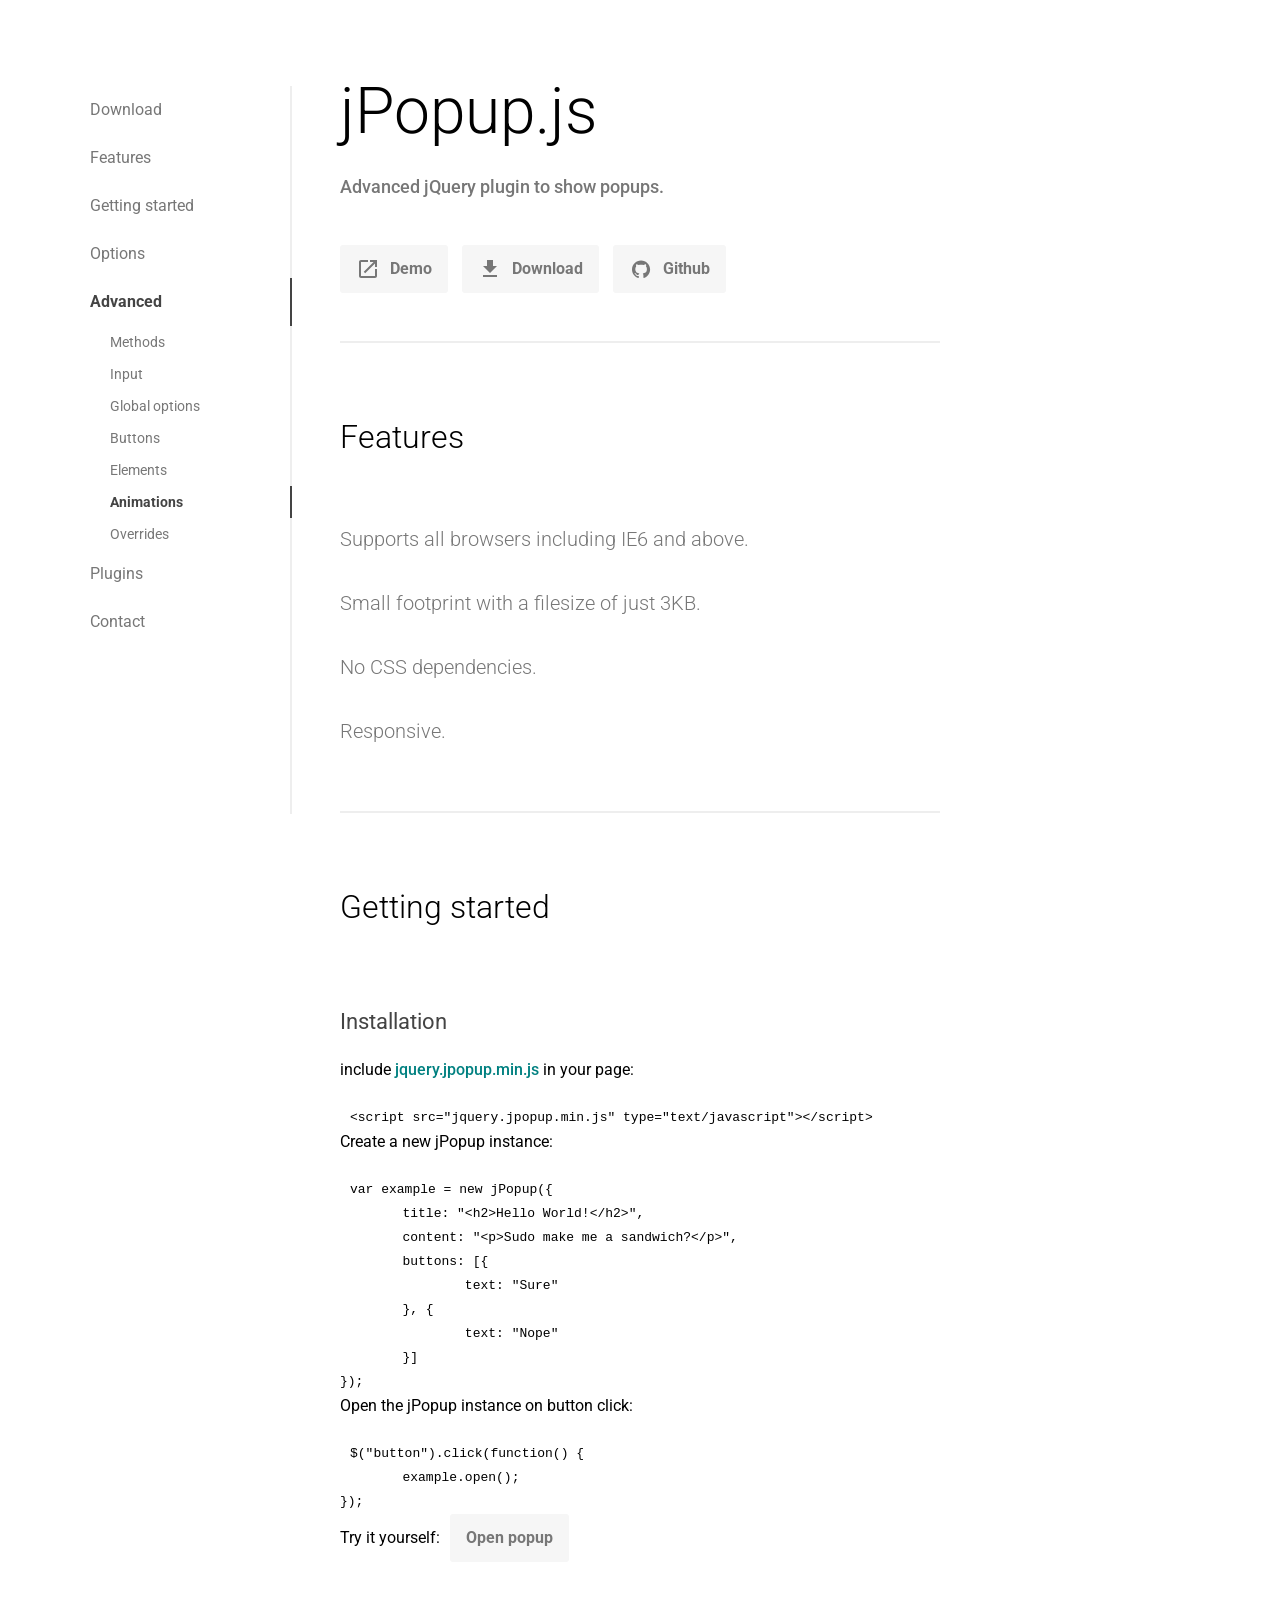
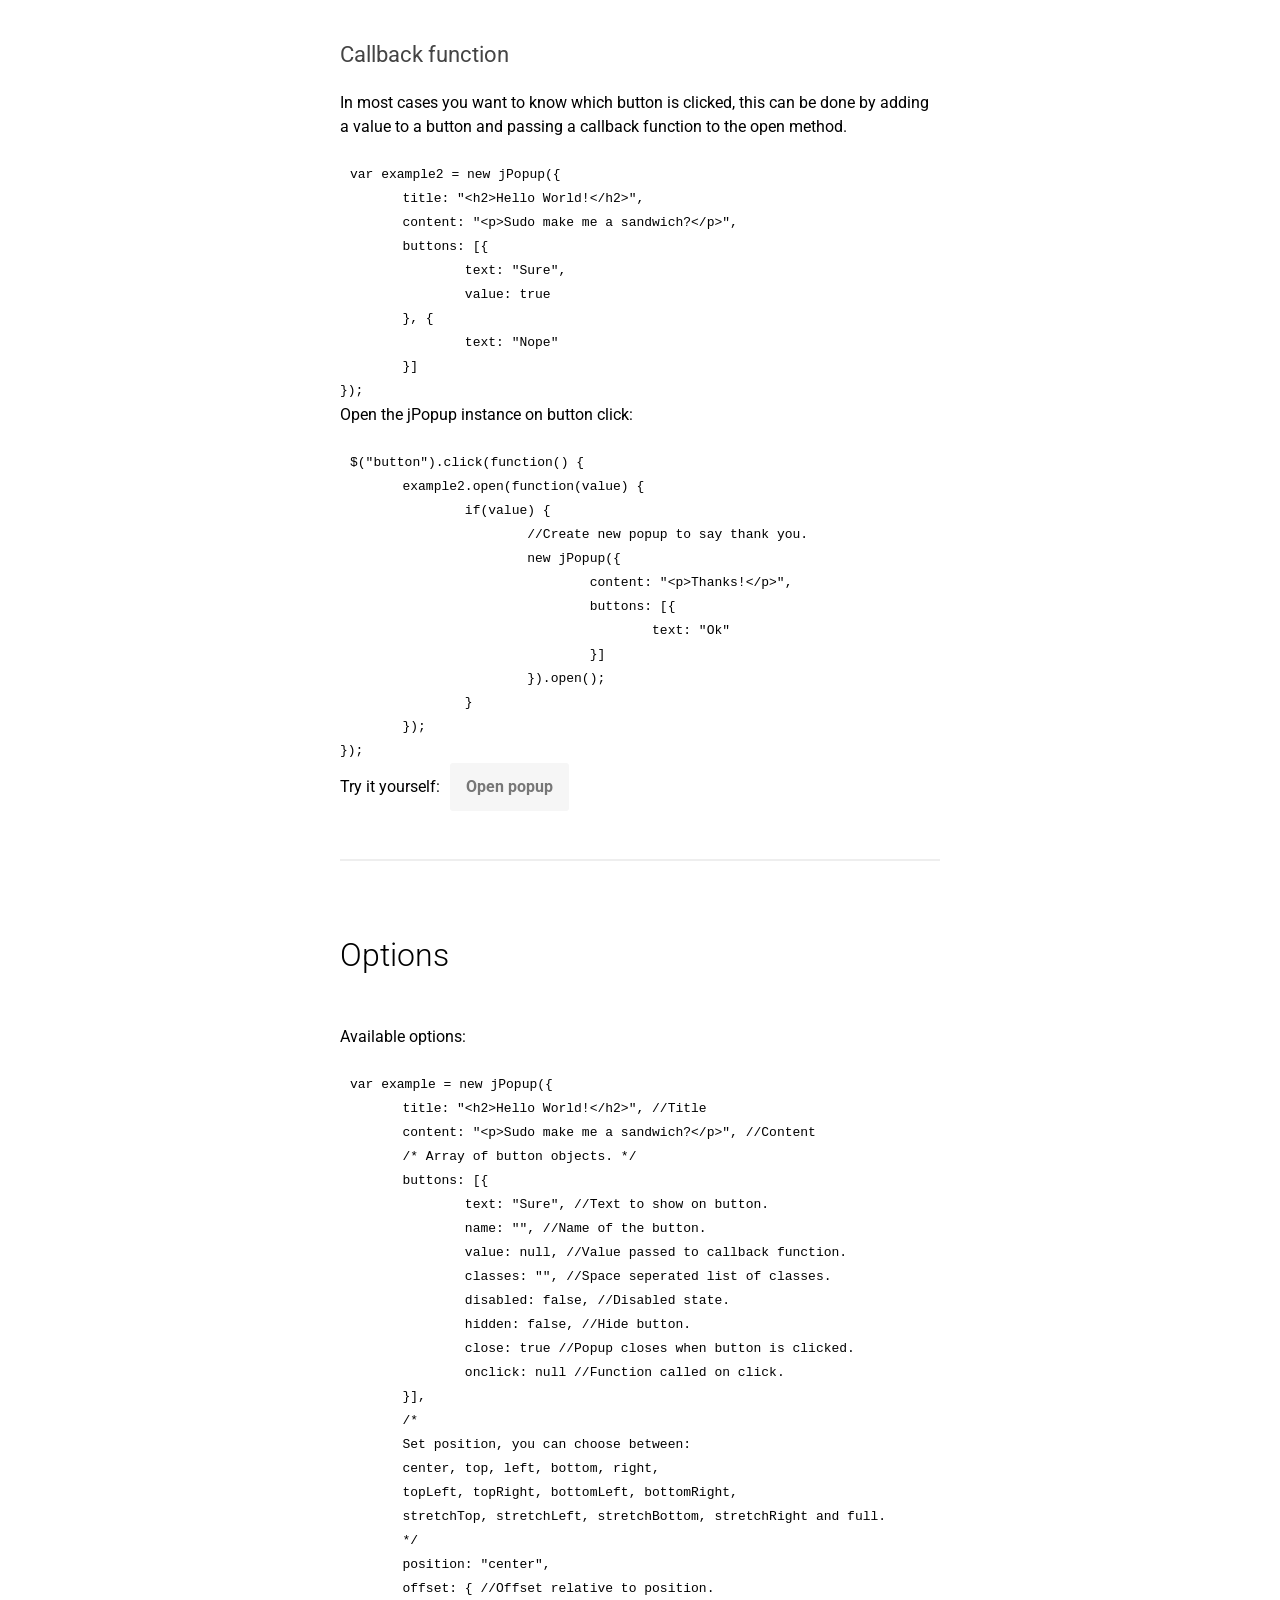
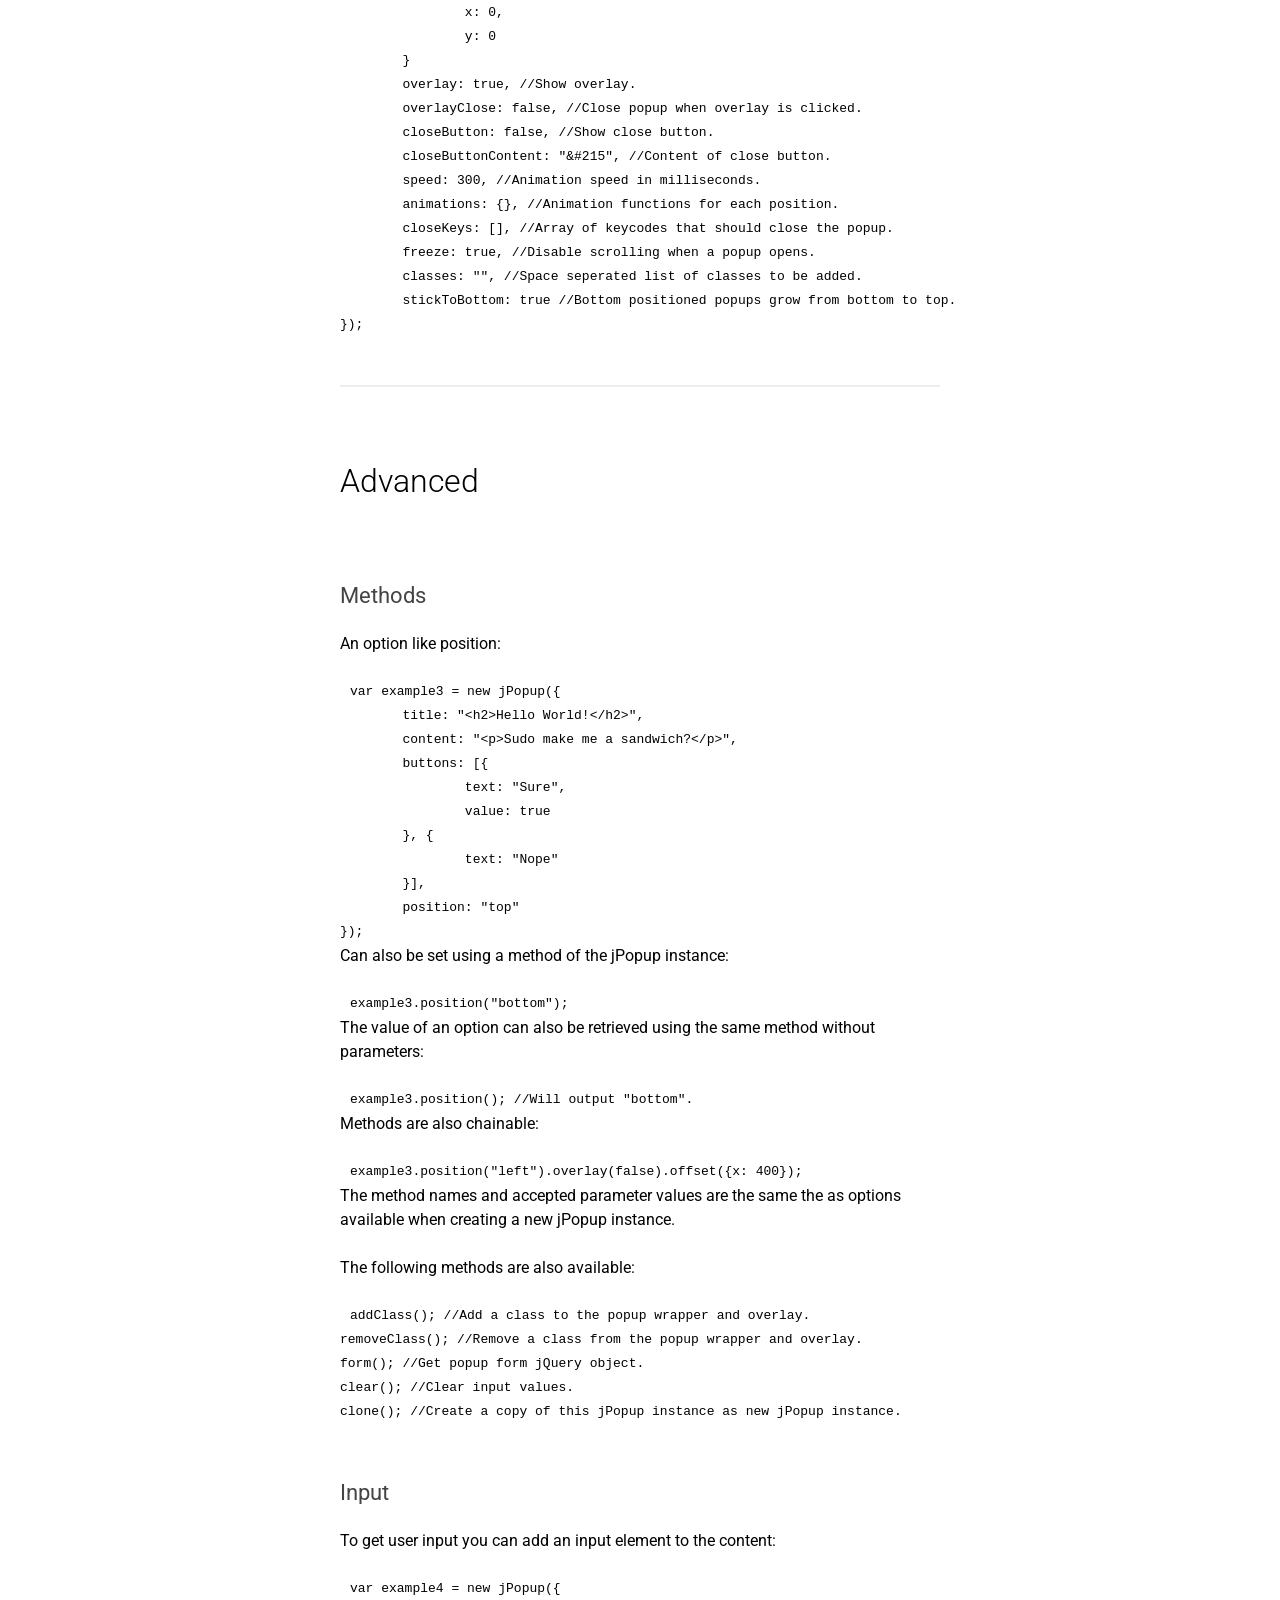
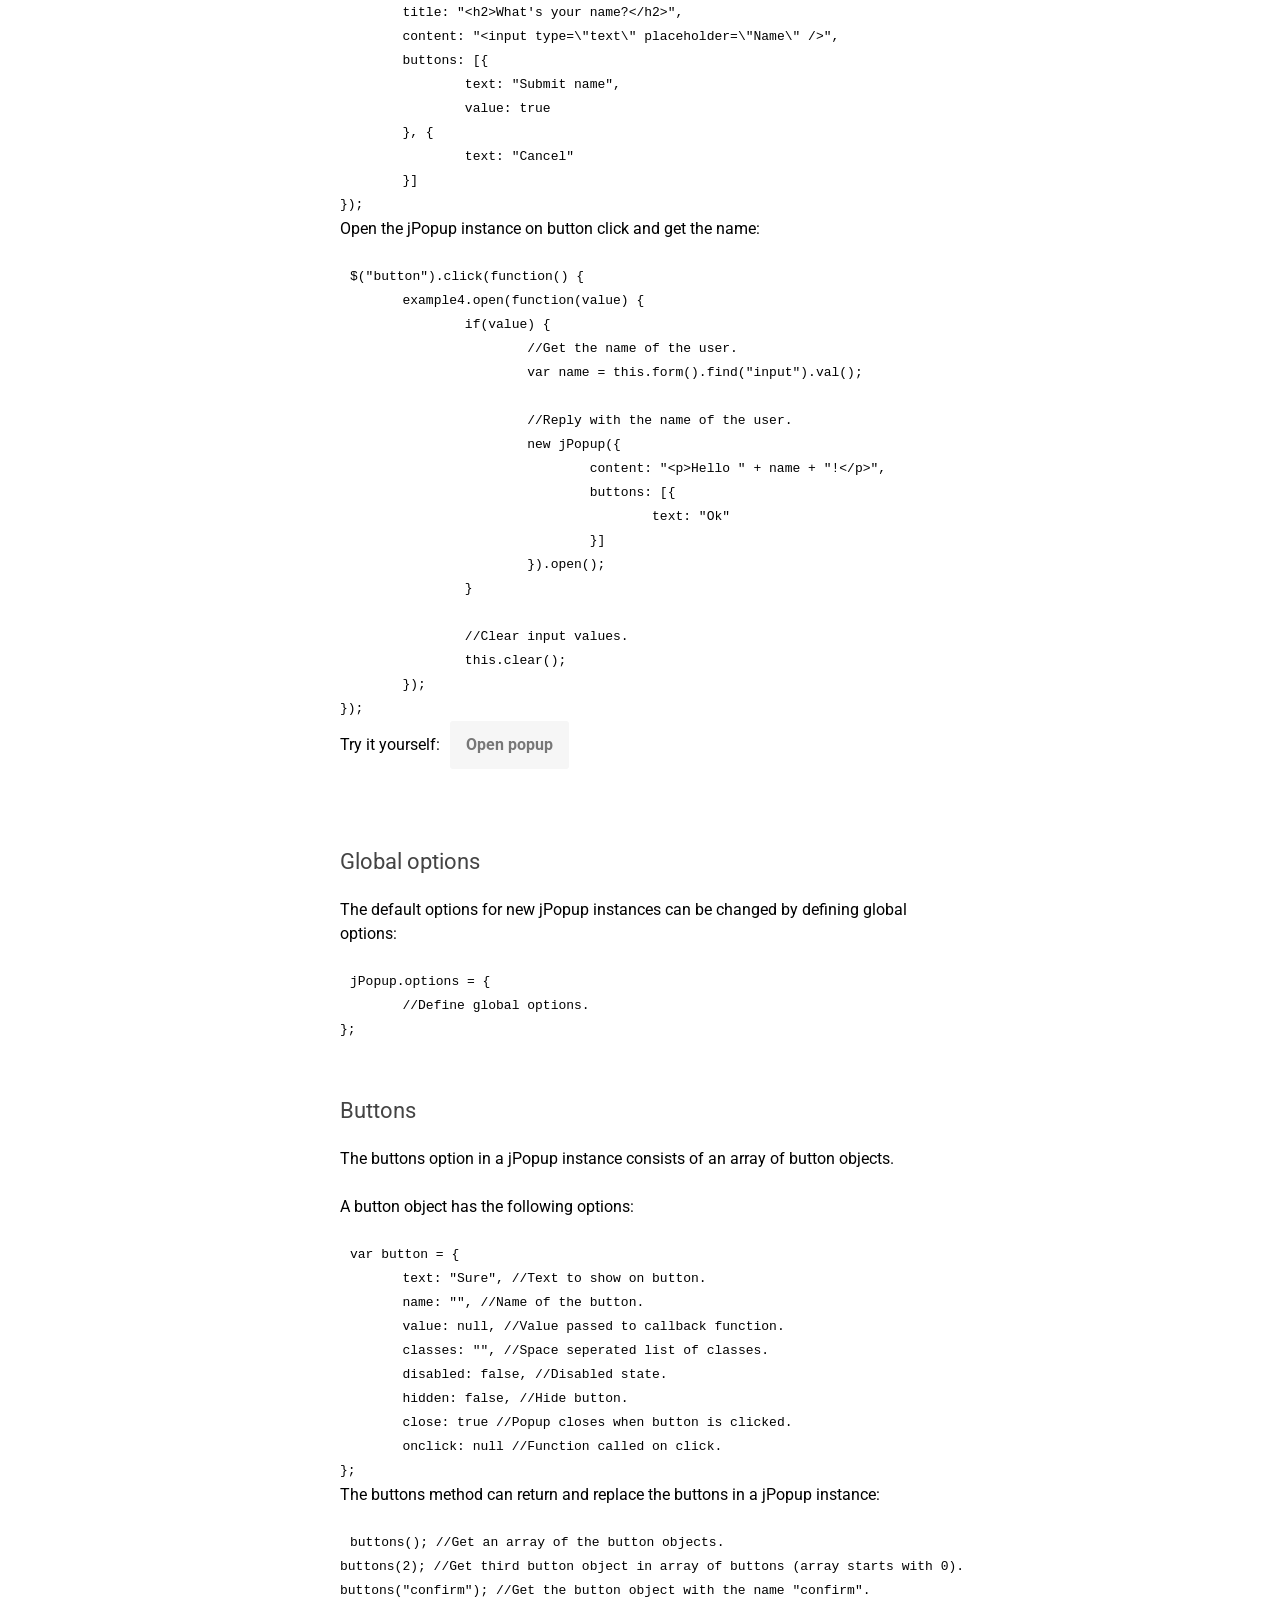
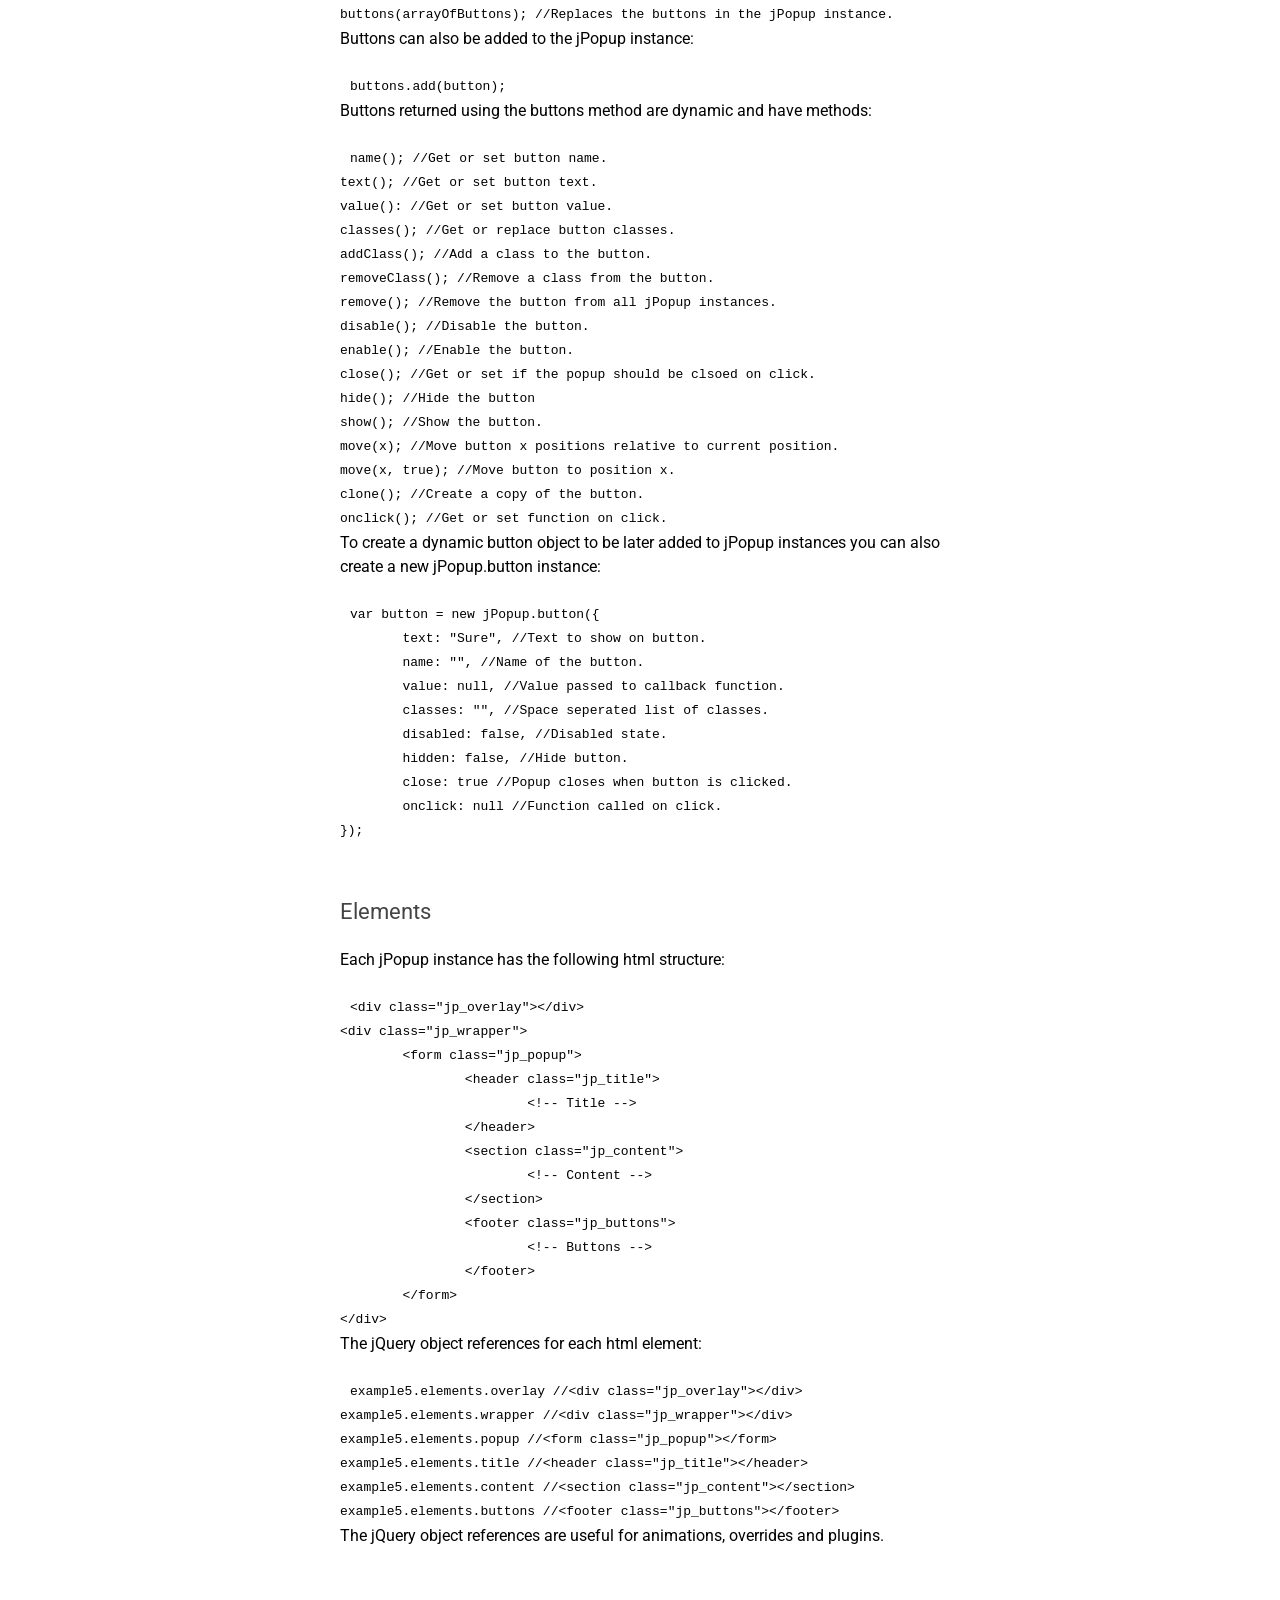
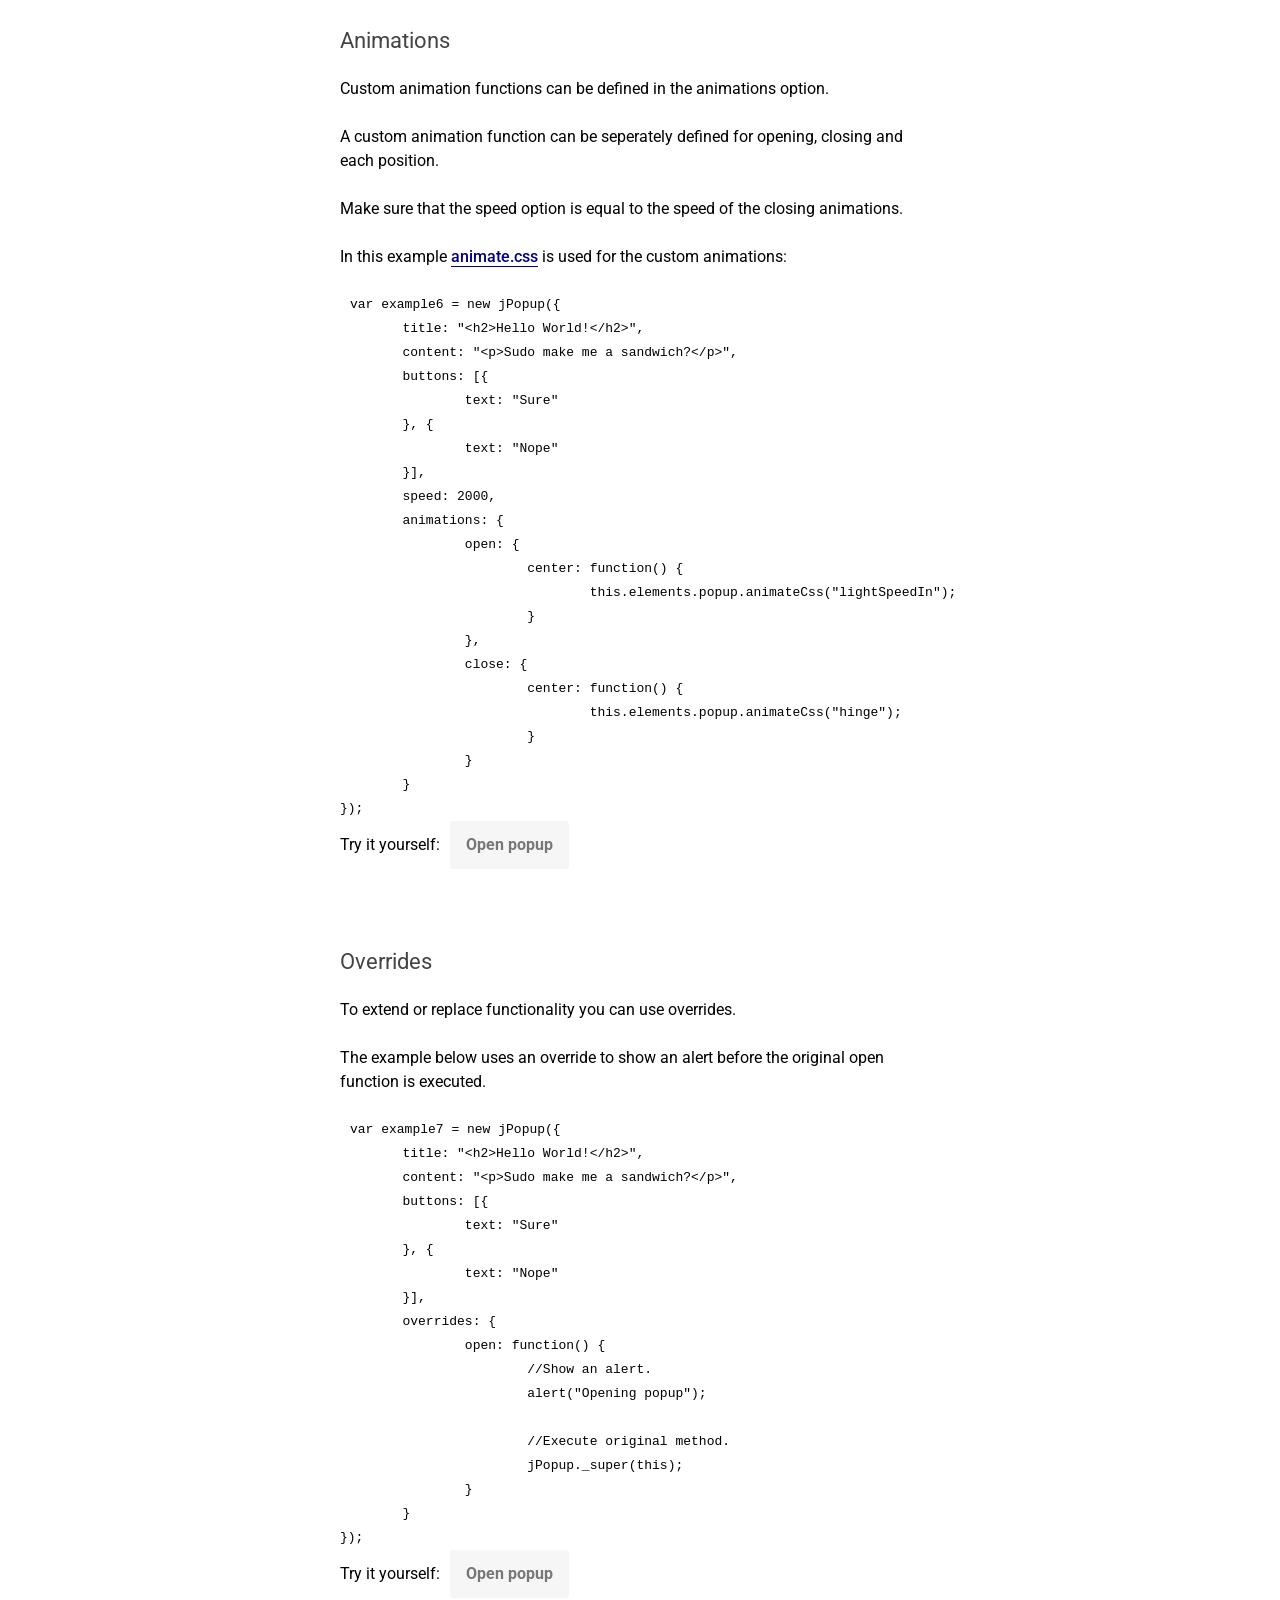
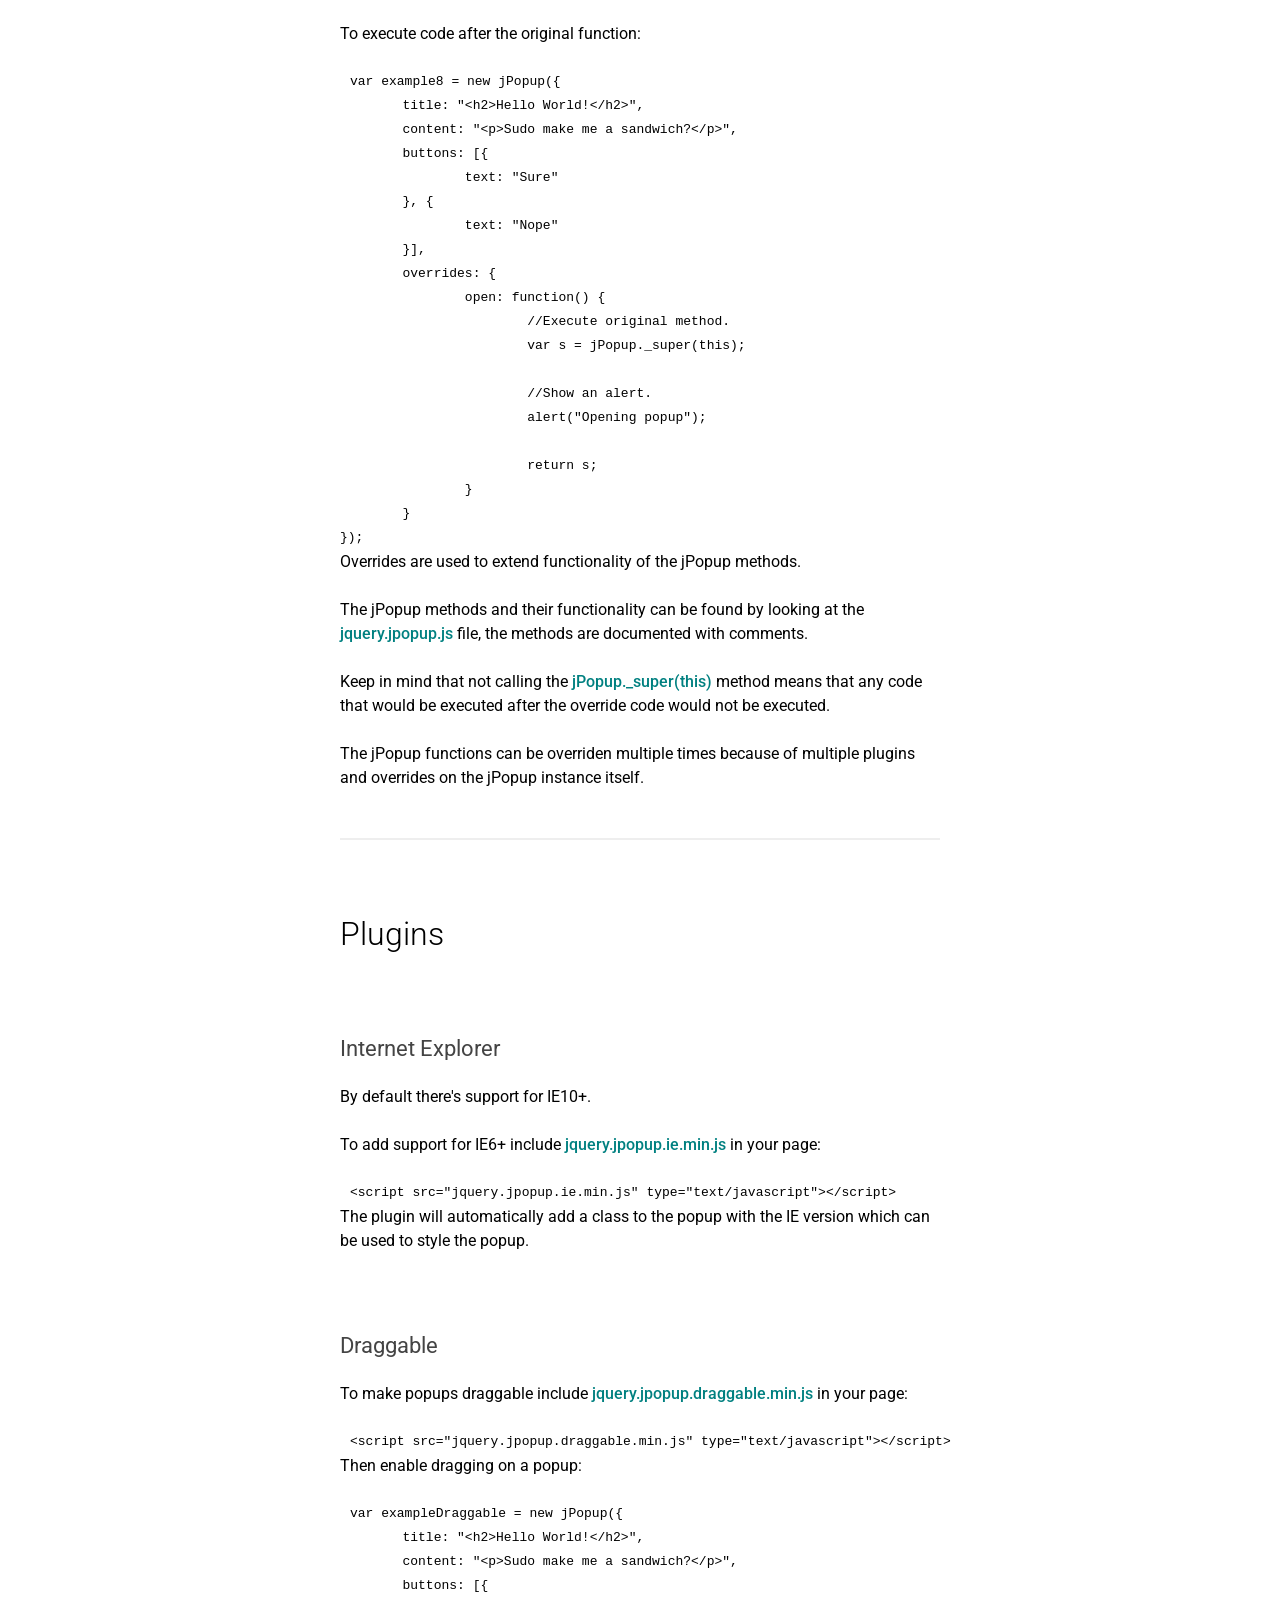
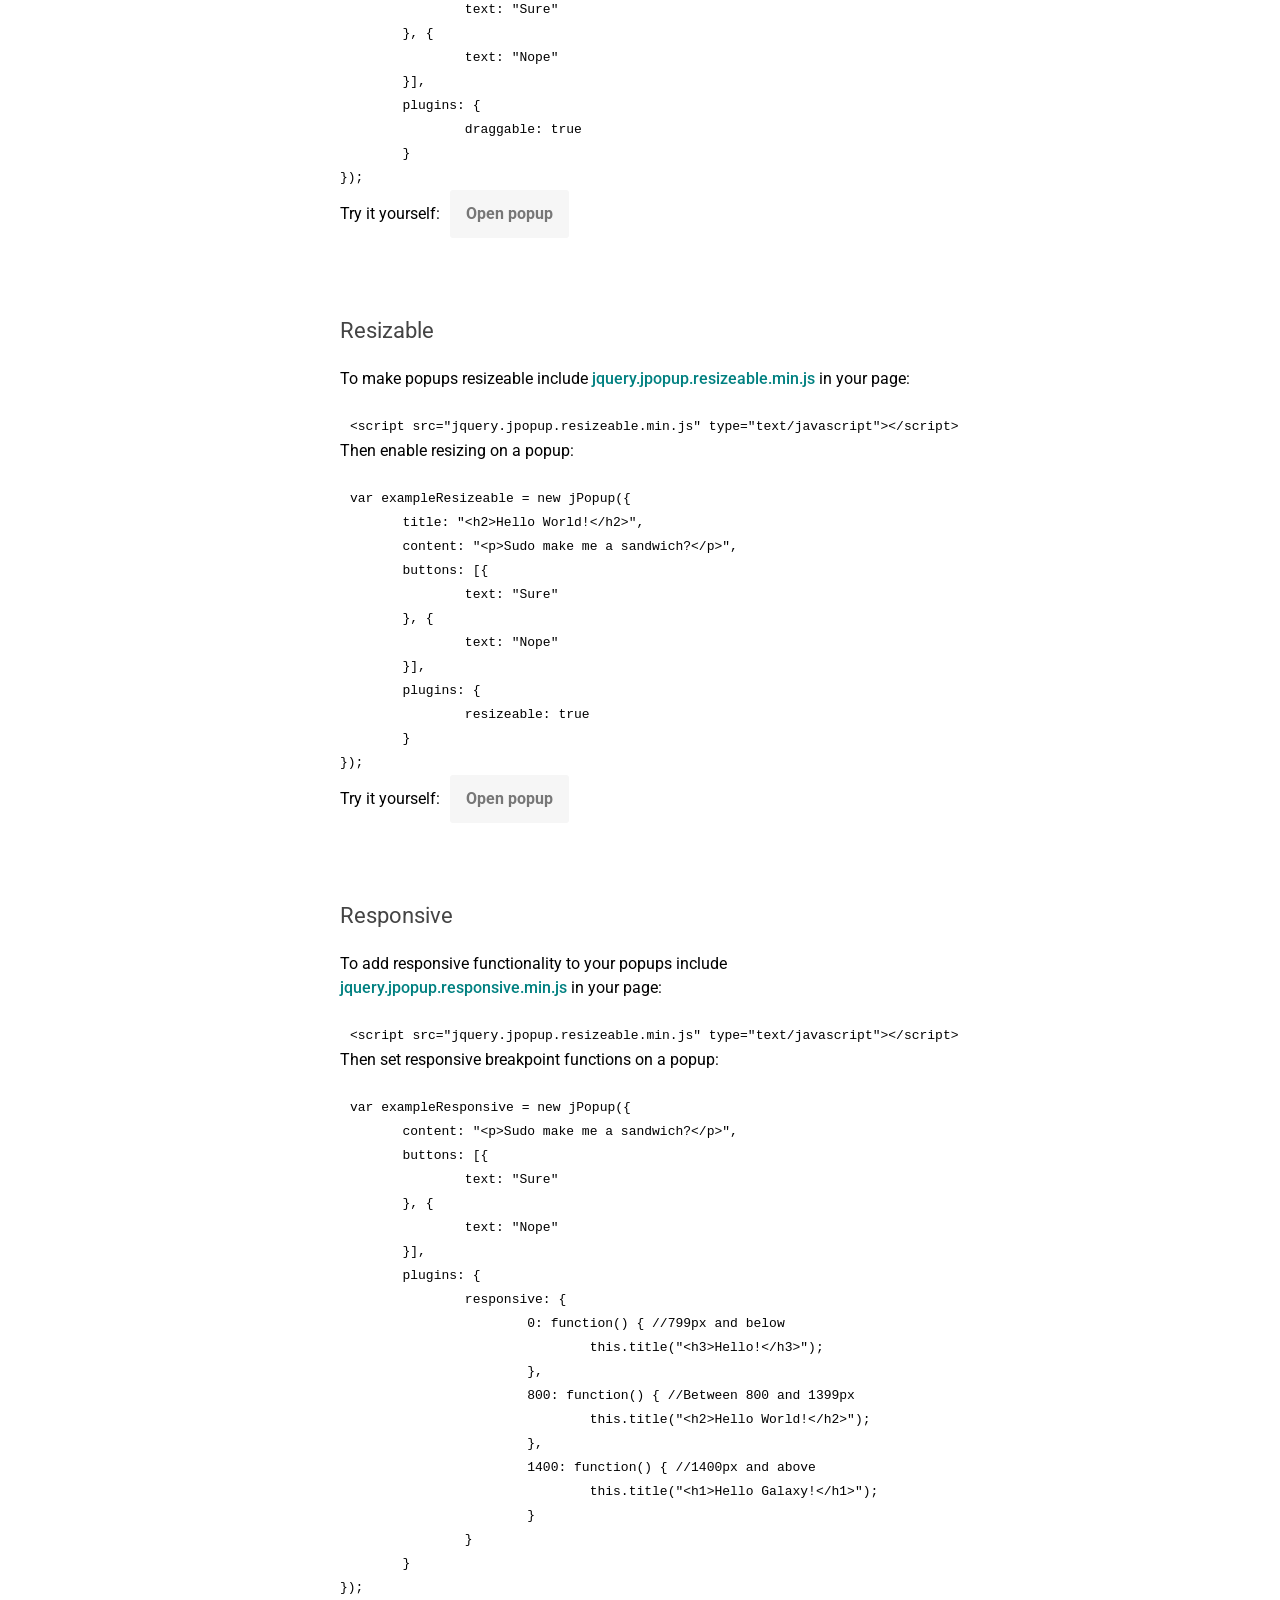
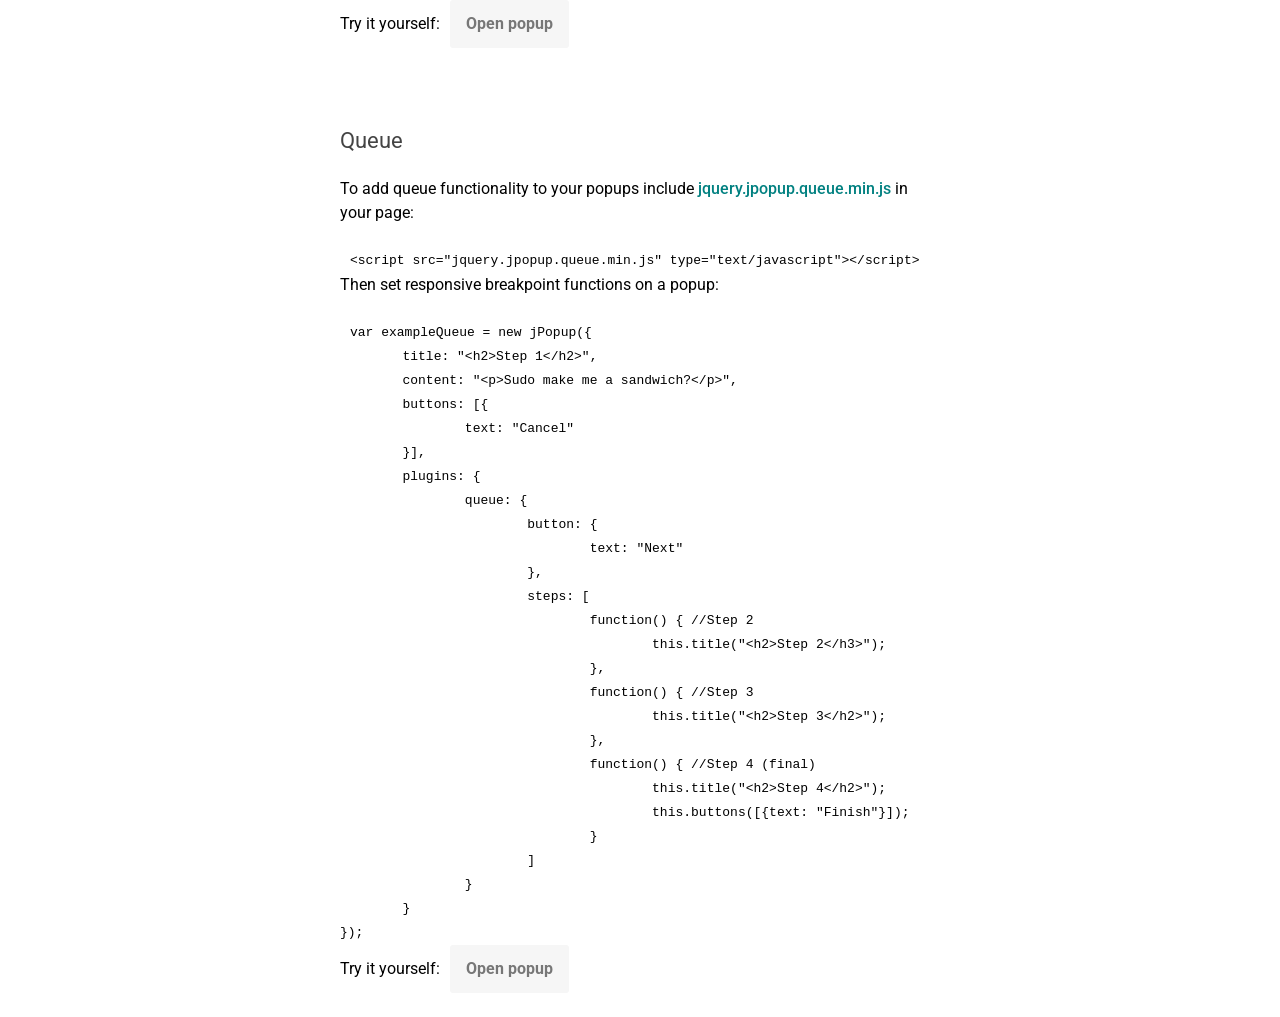
==== index.htm @ 48756934 "Bugfix" ====
<!DOCTYPE html>
<html lang="en" style="">
<head>
<meta charset="utf-8">
<meta name="viewport" content="minimum-scale=1.0, maximum-scale=1.0, width=device-width">
<title>jPopup</title>
<link href="https://fonts.googleapis.com/css?family=Roboto:300,400,500,700" rel="stylesheet" type="text/css">
<link href="./css/jpopup.min.css" rel="stylesheet" type="text/css" />
<link href="./css/jpopup.ie.min.css" rel="stylesheet" type="text/css" />
<link href="./css/animate.min.css" rel="stylesheet" type="text/css">
<link href="./css/code.css" rel="stylesheet" type="text/css">
<!--[if lt IE 9]>
<script src="./js/html5shiv.min.js" type="text/javascript"></script>
<![endif]-->
<style type="text/css">
html,body,div,span,object,iframe,h1,h2,h3,h4,h5,h6,p,blockquote,pre,abbr,address,cite,code,del,dfn,em,img,ins,kbd,q,samp,small,strong,sub,sup,var,b,i,dl,dt,dd,ol,ul,li,fieldset,form,label,legend,table,caption,tbody,tfoot,thead,tr,th,td,article,aside,canvas,details,figcaption,figure,footer,header,hgroup,menu,nav,section,summary,time,mark,audio,video {
	margin: 0;
	padding: 0;
	border: 0;
	outline: 0;
	font-size: 100%;
	vertical-align: baseline;
	background: transparent;
}
article,aside,details,figcaption,figure,footer,header,hgroup,menu,nav,section {
	display: block;
}
body {
	width: 600px;
	margin: 0 auto;
	font-family: "Roboto", sans-serif;
}
#wrapper hr {
	width: 100%;
	margin: 48px 0;
	background: #eee;
	height: 2px;
	border: 0;
}
#wrapper h1 {
	font-size: 64px;
	font-weight: 300;
	line-height: 128px;
	margin-top: 48px;
}
#wrapper h2 {
	font-size: 32px;
	font-weight: 300;
	line-height: 92px;
	margin-bottom: 24px;
}
#wrapper h3 {
	font-size: 22px;
	font-weight: 400;
	color: #444;
	margin: 24px 0;
	padding-top: 32px;
}
#wrapper p + h3 {
	margin-top: 48px;
}
#wrapper h4 {
	font-size: 18px;
	font-weight: 500;
	color: #777;
}
#wrapper .button {
	font-family: "Roboto", sans-serif;
	font-size: 16px;
	font-weight: 700;
	color: #777;
	line-height: 48px;
	padding: 0 16px;
	margin: 0 10px;
	border: 0;
	border-radius: 3px;
	background: #f6f6f6;
	cursor: pointer;
	outline: 0;
	display: inline-block;
	text-decoration: none;
}
#wrapper .button svg {
	margin: 12px 10px 0 0;
	float: left;
	fill: #777;
}
#wrapper .buttons {
	margin-top: 48px;
}
#wrapper .buttons .button {
	margin-left: 0;
}
#wrapper .button:hover {
	background: #eee;
}
#wrapper .button:active {
	background: #ddd;
}
#wrapper ul li {
	color: #777;
	line-height: 64px;
	font-weight: 300;
	font-size: 20px;
	list-style: none;
}
#wrapper p {
	color #777;
	line-height: 24px;
	margin-bottom: 24px;
}
#wrapper code {
	line-height: 24px;
	margin-bottom: 48px;
	padding-left: 10px;
}
#wrapper a.link {
	color: #000080;
	text-decoration: none;
	border-bottom: 1px solid #000080;
	font-weight: 500;
}
#wrapper i {
	color: #008080;
	font-style: normal;
	font-weight: 500;
}
#menu {
	position: fixed;
	top: 86px;
	bottom: 86px;
	left: 50%;
	margin-left: -550px;
	width: 200px;
	border-right: 2px solid #eee;
}
#menu li {
	list-style: none;
}
#menu li ul {
	display: none;
}
#menu li a.current + ul {
	display: block;
}
#menu li ul li {
	padding-left: 20px;
}
#menu li a {
	font-size: 16px;
	text-decoration: none;
	line-height: 48px;
	color: #777;
	display: block;
	cursor: pointer;
	outline: 0;
}
#menu li li a {
	font-size: 14px;
	line-height: 32px;
}
#menu li a.current {
	color: #444;
	font-weight: 700;
	border-right: 2px solid #444;
	margin-right: -2px;
}
</style>
</head>
<body>
<section id="wrapper">
	<h1 id="logo">jPopup.js</h1>
	<h4>Advanced jQuery plugin to show popups.</h4>
	<div class="buttons">
		<button class="button">
			<svg fill="#000000" height="24" viewBox="0 0 24 24" width="24" xmlns="http://www.w3.org/2000/svg">
				<path d="M19 19H5V5h7V3H5c-1.11 0-2 .9-2 2v14c0 1.1.89 2 2 2h14c1.1 0 2-.9 2-2v-7h-2v7zM14 3v2h3.59l-9.83 9.83 1.41 1.41L19 6.41V10h2V3h-7z"></path>
			</svg>
			Demo
		</button>
		<a class="button" id="download">
			<svg fill="#000000" height="24" viewBox="0 0 24 24" width="24" xmlns="http://www.w3.org/2000/svg">
				<path d="M19 9h-4V3H9v6H5l7 7 7-7zM5 18v2h14v-2H5z"></path>
			</svg>
			Download
		</a>
		<a href="https://github.com/seahorsepip/jPopup" target="_blank" class="button">
			<svg fill="#000000" height="24" viewBox="0 0 24 24" width="24" xmlns="http://www.w3.org/2000/svg">
				<path d="M12 3.4C7 3.4 3 7.5 3 12.4c0 4 2.6 7.3 6.2 8.5 0.5 0.1 0.6-0.2 0.6-0.4 0-0.2 0-0.8 0-1.5C7.3 19.6 6.7 17.8 6.7 17.8 6.3 16.8 5.7 16.5 5.7 16.5c-0.8-0.6 0.1-0.5 0.1-0.5 0.9 0.1 1.4 0.9 1.4 0.9 0.8 1.4 2.1 1 2.6 0.7 0.1-0.6 0.3-1 0.6-1.2-2-0.2-4.1-1-4.1-4.4 0-1 0.4-1.8 0.9-2.4-0.1-0.2-0.4-1.1 0.1-2.4 0 0 0.8-0.2 2.5 0.9 0.7-0.2 1.5-0.3 2.3-0.3 0.8 0 1.5 0.1 2.3 0.3 1.7-1.2 2.5-0.9 2.5-0.9 0.5 1.2 0.2 2.2 0.1 2.4 0.6 0.6 0.9 1.4 0.9 2.4 0 3.5-2.1 4.2-4.1 4.4 0.3 0.3 0.6 0.8 0.6 1.7 0 1.2 0 2.2 0 2.5 0 0.2 0.2 0.5 0.6 0.4 3.6-1.2 6.1-4.6 6.1-8.5 0-5-4-9-9-9"></path>
			</svg>
			Github
		</a>
	</div>
	<hr>
	<h2 id="features">Features</h2>
	<ul>
		<li>Supports all browsers including IE6 and above.</li>
		<li>Small footprint with a filesize of just 3KB.</li>
		<li>No CSS dependencies.</li>
		<li>Responsive.</li>
	</ul>
	<hr>
	<h2 id="getting_started">Getting started</h2>
	<h3 id="installation">Installation</h3>
	<p>include <i>jquery.jpopup.min.js</i> in your page:</p>
	<pre><code>&lt;script src="jquery.jpopup.min.js" type="text/javascript"&gt;&lt;/script&gt;</code></pre>
	<p>Create a new jPopup instance:</p>
	<pre><code>var example = new jPopup({
	title: "&lt;h2&gt;Hello World!&lt;/h2&gt;",
	content: "&lt;p&gt;Sudo make me a sandwich?&lt;/p&gt;",
	buttons: [{
		text: "Sure"
	}, {
		text: "Nope"
	}]
});</code></pre>
	<p>Open the jPopup instance on button click:</p>
	<pre><code>$("button").click(function() {
	example.open();
});</code></pre>
	<p>Try it yourself:<button class="button" id="example1">Open popup</button></p>
	<h3 id="callback_function">Callback function</h3>
	<p>In most cases you want to know which button is clicked, this can be done by adding a value to a button and passing a callback function to the open method.</p>
	<pre><code>var example2 = new jPopup({
	title: "&lt;h2&gt;Hello World!&lt;/h2&gt;",
	content: "&lt;p&gt;Sudo make me a sandwich?&lt;/p&gt;",
	buttons: [{
		text: "Sure",
		value: true
	}, {
		text: "Nope"
	}]
});</code></pre>
	<p>Open the jPopup instance on button click:</p>
	<pre><code>$("button").click(function() {
	example2.open(function(value) {
		if(value) {
			//Create new popup to say thank you.
			new jPopup({
				content: "&lt;p&gt;Thanks!&lt;/p&gt;",
				buttons: [{
					text: "Ok"
				}]
			}).open();
		}
	});
});</code></pre>
	<p>Try it yourself:<button class="button" id="example2">Open popup</button></p>
	<hr>
	<h2 id="options">Options</h2>
	<p>Available options:</p>
	<pre><code>var example = new jPopup({
	title: "&lt;h2&gt;Hello World!&lt;/h2&gt;", //Title
	content: "&lt;p&gt;Sudo make me a sandwich?&lt;/p&gt;", //Content
	/* Array of button objects. */
	buttons: [{
		text: "Sure", //Text to show on button.
		name: "", //Name of the button.
		value: null, //Value passed to callback function.
		classes: "", //Space seperated list of classes.
		disabled: false, //Disabled state.
		hidden: false, //Hide button.
		close: true //Popup closes when button is clicked.
		onclick: null //Function called on click.
	}],
	/*
	Set position, you can choose between:
	center, top, left, bottom, right,
	topLeft, topRight, bottomLeft, bottomRight,
	stretchTop, stretchLeft, stretchBottom, stretchRight and full.
	*/
	position: "center",
	offset: { //Offset relative to position.
		x: 0,
		y: 0
	}
	overlay: true, //Show overlay.
	overlayClose: false, //Close popup when overlay is clicked.
	closeButton: false, //Show close button.
	closeButtonContent: "&amp;#215", //Content of close button.
	speed: 300, //Animation speed in milliseconds.
	animations: {}, //Animation functions for each position.
	closeKeys: [], //Array of keycodes that should close the popup.
	freeze: true, //Disable scrolling when a popup opens.
	classes: "", //Space seperated list of classes to be added.
	stickToBottom: true //Bottom positioned popups grow from bottom to top.
});</code></pre>
	<hr>
	<h2 id="advanced">Advanced</h2>
	<h3 id="methods">Methods</h3>
	<p>An option like position:</p>
	<pre><code>var example3 = new jPopup({
	title: "&lt;h2&gt;Hello World!&lt;/h2&gt;",
	content: "&lt;p&gt;Sudo make me a sandwich?&lt;/p&gt;",
	buttons: [{
		text: "Sure",
		value: true
	}, {
		text: "Nope"
	}],
	position: "top"
});</code></pre>
	<p>Can also be set using a method of the jPopup instance:</p>
	<pre><code>example3.position("bottom");</code></pre>
	<p>The value of an option can also be retrieved using the same method without parameters:</p>
	<pre><code>example3.position(); //Will output "bottom".</code></pre>
	<p>Methods are also chainable:</p>
	<pre><code>example3.position("left").overlay(false).offset({x: 400});</code></pre>
	<p>The method names and accepted parameter values are the same the as options available when creating a new jPopup instance.</p>
	<p>The following methods are also available:</p>
	<pre><code>addClass(); //Add a class to the popup wrapper and overlay.
removeClass(); //Remove a class from the popup wrapper and overlay.
form(); //Get popup form jQuery object.
clear(); //Clear input values.
clone(); //Create a copy of this jPopup instance as new jPopup instance.</code></pre>
	<h3 id="input">Input</h3>
	<p>To get user input you can add an input element to the content:</p>
	<pre><code>var example4 = new jPopup({
	title: "&lt;h2&gt;What's your name?&lt;/h2&gt;",
	content: "&lt;input type=\"text\" placeholder=\"Name\" /&gt;",
	buttons: [{
		text: "Submit name",
		value: true
	}, {
		text: "Cancel"
	}]
});</code></pre>
	<p>Open the jPopup instance on button click and get the name:</p>
	<pre><code>$("button").click(function() {
	example4.open(function(value) {
		if(value) {
			//Get the name of the user.
			var name = this.form().find("input").val();
			
			//Reply with the name of the user.
			new jPopup({
				content: "&lt;p&gt;Hello " + name + "!&lt;/p&gt;",
				buttons: [{
					text: "Ok"
				}]
			}).open();
		}

		//Clear input values.
		this.clear();
	});
});</code></pre>
	<p>Try it yourself:<button class="button" id="example4">Open popup</button></p>
	<h3 id="global_options">Global options</h3>
	<p>The default options for new jPopup instances can be changed by defining global options:</p>
	<pre><code>jPopup.options = {
	//Define global options.
};</code></pre>
	<h3 id="buttons">Buttons</h3>
	<p>The buttons option in a jPopup instance consists of an array of button objects.</p>
	<p>A button object has the following options:</p>
	<pre><code>var button = {
	text: "Sure", //Text to show on button.
	name: "", //Name of the button.
	value: null, //Value passed to callback function.
	classes: "", //Space seperated list of classes.
	disabled: false, //Disabled state.
	hidden: false, //Hide button.
	close: true //Popup closes when button is clicked.
	onclick: null //Function called on click.
};</code></pre>
	<p>The buttons method can return and replace the buttons in a jPopup instance:</p>
	<pre><code>buttons(); //Get an array of the button objects.
buttons(2); //Get third button object in array of buttons (array starts with 0).
buttons("confirm"); //Get the button object with the name "confirm".
buttons(arrayOfButtons); //Replaces the buttons in the jPopup instance.</code></pre>
	<p>Buttons can also be added to the jPopup instance:</p>
	<pre><code>buttons.add(button);</code></pre>
	<p>Buttons returned using the buttons method are dynamic and have methods:</p>
	<pre><code>name(); //Get or set button name.
text(); //Get or set button text.
value(): //Get or set button value.
classes(); //Get or replace button classes.
addClass(); //Add a class to the button.
removeClass(); //Remove a class from the button.
remove(); //Remove the button from all jPopup instances.
disable(); //Disable the button.
enable(); //Enable the button.
close(); //Get or set if the popup should be clsoed on click.
hide(); //Hide the button
show(); //Show the button.
move(x); //Move button x positions relative to current position.
move(x, true); //Move button to position x.
clone(); //Create a copy of the button.
onclick(); //Get or set function on click.
</code></pre>
	<p>To create a dynamic button object to be later added to jPopup instances you can also create a new jPopup.button instance:</p>
	<pre><code>var button = new jPopup.button({
	text: "Sure", //Text to show on button.
	name: "", //Name of the button.
	value: null, //Value passed to callback function.
	classes: "", //Space seperated list of classes.
	disabled: false, //Disabled state.
	hidden: false, //Hide button.
	close: true //Popup closes when button is clicked.
	onclick: null //Function called on click.
});</code></pre>
	<h3 id="elements">Elements</h3>
	<p>Each jPopup instance has the following html structure:</p>
	<pre><code>&lt;div class="jp_overlay"&gt;&lt;/div&gt;
&lt;div class="jp_wrapper"&gt;
	&lt;form class="jp_popup"&gt;
		&lt;header class="jp_title"&gt;
			&lt;!-- Title --&gt;
		&lt;/header&gt;
		&lt;section class="jp_content"&gt;
			&lt;!-- Content --&gt;
		&lt;/section&gt;
		&lt;footer class="jp_buttons"&gt;
			&lt;!-- Buttons --&gt;
		&lt;/footer&gt;
	&lt;/form&gt;
&lt;/div&gt;</code></pre>
	<p>The jQuery object references for each html element:</p>
	<pre><code class="javascript">example5.elements.overlay //&lt;div class="jp_overlay"&gt;&lt;/div&gt;
example5.elements.wrapper //&lt;div class="jp_wrapper"&gt;&lt;/div&gt;
example5.elements.popup //&lt;form class="jp_popup"&gt;&lt;/form&gt;
example5.elements.title //&lt;header class="jp_title"&gt;&lt;/header&gt;
example5.elements.content //&lt;section class="jp_content"&gt;&lt;/section&gt;
example5.elements.buttons //&lt;footer class="jp_buttons"&gt;&lt;/footer&gt;</code></pre>
	<p>The jQuery object references are useful for animations, overrides and plugins.</p>
	<h3 id="animations">Animations</h3>
	<p>Custom animation functions can be defined in the animations option.</p>
	<p>A custom animation function can be seperately defined for opening, closing and each position.</p>
	<p>Make sure that the speed option is equal to the speed of the closing animations.</p>
	<p>In this example <a href="https://daneden.github.io/animate.css/" target="_blank" class="link">animate.css</a> is used for the custom animations:</p>
	<pre><code>var example6 = new jPopup({
	title: "&lt;h2&gt;Hello World!&lt;/h2&gt;",
	content: "&lt;p&gt;Sudo make me a sandwich?&lt;/p&gt;",
	buttons: [{
		text: "Sure"
	}, {
		text: "Nope"
	}],
	speed: 2000,
	animations: {
		open: {
			center: function() {
				this.elements.popup.animateCss("lightSpeedIn");
			}
		},
		close: {
			center: function() {
				this.elements.popup.animateCss("hinge");
			}
		}
	}
});</code></pre>
	<p>Try it yourself:<button class="button" id="example6">Open popup</button></p>
	<h3 id="overrides">Overrides</h3>
	<p>To extend or replace functionality you can use overrides.</p>
	<p>The example below uses an override to show an alert before the original open function is executed.</p>
	<pre><code>var example7 = new jPopup({
	title: "&lt;h2&gt;Hello World!&lt;/h2&gt;",
	content: "&lt;p&gt;Sudo make me a sandwich?&lt;/p&gt;",
	buttons: [{
		text: "Sure"
	}, {
		text: "Nope"
	}],
	overrides: {
		open: function() {
			//Show an alert.
			alert("Opening popup");
			
			//Execute original method.
			jPopup._super(this);
		}
	}
});</code></pre>
	<p>Try it yourself:<button class="button" id="example7">Open popup</button></p>
	<p>To execute code after the original function:</p>
	<pre><code>var example8 = new jPopup({
	title: "&lt;h2&gt;Hello World!&lt;/h2&gt;",
	content: "&lt;p&gt;Sudo make me a sandwich?&lt;/p&gt;",
	buttons: [{
		text: "Sure"
	}, {
		text: "Nope"
	}],
	overrides: {
		open: function() {
			//Execute original method.
			var s = jPopup._super(this);
			
			//Show an alert.
			alert("Opening popup");
			
			return s;
		}
	}
});</code></pre>
	<p>Overrides are used to extend functionality of the jPopup methods.</p>
	<p>The jPopup methods and their functionality can be found by looking at the <i>jquery.jpopup.js</i> file, the methods are documented with comments.</p>
	<p>Keep in mind that not calling the <i>jPopup._super(this)</i> method means that any code that would be executed after the override code would not be executed.</p>
	<p>The jPopup functions can be overriden multiple times because of multiple plugins and overrides on the jPopup instance itself.</p>
	<hr>
	<h2 id="plugins">Plugins</h2>
	<h3 id="internet_explorer">Internet Explorer</h3>
	<p>By default there's support for IE10+.</p>
	<p>To add support for IE6+ include <i>jquery.jpopup.ie.min.js</i> in your page:</p>
	<pre><code>&lt;script src="jquery.jpopup.ie.min.js" type="text/javascript"&gt;&lt;/script&gt;</code></pre>
	<p>The plugin will automatically add a class to the popup with the IE version which can be used to style the popup.</p>
	<h3 id="draggable">Draggable</h3>
	<p>To make popups draggable include <i>jquery.jpopup.draggable.min.js</i> in your page:</p>
	<pre><code>&lt;script src="jquery.jpopup.draggable.min.js" type="text/javascript"&gt;&lt;/script&gt;</code></pre>
	<p>Then enable dragging on a popup:</p>
	<pre><code>var exampleDraggable = new jPopup({
	title: "&lt;h2&gt;Hello World!&lt;/h2&gt;",
	content: "&lt;p&gt;Sudo make me a sandwich?&lt;/p&gt;",
	buttons: [{
		text: "Sure"
	}, {
		text: "Nope"
	}],
	plugins: {
		draggable: true
	}
});</code></pre>
	<p>Try it yourself:<button class="button" id="exampleDraggable">Open popup</button></p>
	<h3 id="resizeable">Resizable</h3>
	<p>To make popups resizeable include <i>jquery.jpopup.resizeable.min.js</i> in your page:</p>
	<pre><code>&lt;script src="jquery.jpopup.resizeable.min.js" type="text/javascript"&gt;&lt;/script&gt;</code></pre>
	<p>Then enable resizing on a popup:</p>
	<pre><code>var exampleResizeable = new jPopup({
	title: "&lt;h2&gt;Hello World!&lt;/h2&gt;",
	content: "&lt;p&gt;Sudo make me a sandwich?&lt;/p&gt;",
	buttons: [{
		text: "Sure"
	}, {
		text: "Nope"
	}],
	plugins: {
		resizeable: true
	}
});</code></pre>
	<p>Try it yourself:<button class="button" id="exampleResizeable">Open popup</button></p>
	<h3 id="responsive">Responsive</h3>
	<p>To add responsive functionality to your popups include <i>jquery.jpopup.responsive.min.js</i> in your page:</p>
	<pre><code>&lt;script src="jquery.jpopup.resizeable.min.js" type="text/javascript"&gt;&lt;/script&gt;</code></pre>
	<p>Then set responsive breakpoint functions on a popup:</p>
	<pre><code>var exampleResponsive = new jPopup({
	content: "&lt;p&gt;Sudo make me a sandwich?&lt;/p&gt;",
	buttons: [{
		text: "Sure"
	}, {
		text: "Nope"
	}],
	plugins: {
		responsive: {
			0: function() { //799px and below
				this.title("&lt;h3&gt;Hello!&lt;/h3&gt;");
			},
			800: function() { //Between 800 and 1399px
				this.title("&lt;h2&gt;Hello World!&lt;/h2&gt;");
			},
			1400: function() { //1400px and above
				this.title("&lt;h1&gt;Hello Galaxy!&lt;/h1&gt;");
			}
		}
	}
});</code></pre>
	<p>Try it yourself:<button class="button" id="exampleResponsive">Open popup</button></p>
	<h3 id="queue">Queue</h3>
	<p>To add queue functionality to your popups include <i>jquery.jpopup.queue.min.js</i> in your page:</p>
	<pre><code>&lt;script src="jquery.jpopup.queue.min.js" type="text/javascript"&gt;&lt;/script&gt;</code></pre>
	<p>Then set responsive breakpoint functions on a popup:</p>
	<pre><code>var exampleQueue = new jPopup({
	title: "&lt;h2&gt;Step 1&lt;/h2&gt;",
	content: "&lt;p&gt;Sudo make me a sandwich?&lt;/p&gt;",
	buttons: [{
		text: "Cancel"
	}],
	plugins: {
		queue: {
			button: {
				text: "Next"
			},
			steps: [
				function() { //Step 2
					this.title("&lt;h2&gt;Step 2&lt;/h3&gt;");
				},
				function() { //Step 3
					this.title("&lt;h2&gt;Step 3&lt;/h2&gt;");
				},
				function() { //Step 4 (final)
					this.title("&lt;h2&gt;Step 4&lt;/h2&gt;");
					this.buttons([{text: "Finish"}]);
				}
			]
		}
	}
});</code></pre>
	<p>Try it yourself:<button class="button" id="exampleQueue">Open popup</button></p>
</section>
<aside id="menu">
	<ul>
		<li><a href="#logo" class="">Download</a></li>
		<li><a href="#features">Features</a></li>
		<li>
			<a href="#getting_started" class="">Getting started</a>
			<ul>
				<li><a href="#installation">Installation</a></li>
				<li><a href="#callback_function" class="">Callback function</a></li>
			</ul>
		</li>
		<li><a href="#options" class="">Options</a></li>
		<li>
			<a href="#advanced" class="current">Advanced</a>
			<ul>
				<li><a href="#methods" class="">Methods</a></li>
				<li><a href="#input" class="">Input</a></li>
				<li><a href="#global_options" class="">Global options</a></li>
				<li><a href="#buttons" class="">Buttons</a></li>
				<li><a href="#elements" class="">Elements</a></li>
				<li><a href="#animations" class="current">Animations</a></li>
				<li><a href="#overrides" class="">Overrides</a></li>
			</ul>
		</li>
		<li>
			<a href="#plugins" class="">Plugins</a>
			<ul>
				<li><a href="#internet_explorer" class="">Internet Explorer</a></li>
				<li><a href="#draggable" class="">Draggable</a></li>
				<li><a href="#resizeable" class="">Resizable</a></li>
				<li><a href="#responsive" class="">Responsive</a></li>
				<li><a href="#queue" class="">Queue</a></li>
			</ul>
		</li>
		<li><a id="contact">Contact</a></li>
	</ul>
</aside>
<script src="./js/jquery-1.12.0.min.js" type="text/javascript"></script>
<script src="./js/jquery.jpopup.min.js" type="text/javascript"></script>
<script src="./js/jquery.jpopup.ie.min.js" type="text/javascript"></script>
<script src="./js/jquery.jpopup.draggable.min.js" type="text/javascript"></script>
<script src="./js/jquery.jpopup.responsive.min.js" type="text/javascript"></script>
<script src="./js/jquery.jpopup.queue.min.js" type="text/javascript"></script>
<!--[if gt IE 8]>
<script src="./js/highlight.min.js" type="text/javascript"></script>
<script>hljs.initHighlightingOnLoad();</script>
<![endif]-->
<script type="text/javascript">
$(function() {
	$.get("https://api.github.com/repos/seahorsepip/jPopup/releases/latest", function(data) {
		$("#download").append(data.tag_name);
		$("#download").attr("href", data.zipball_url);
	});
	
	function scroll() {
		var top = $("html").scrollTop() ? $("html").scrollTop() : $("body").scrollTop();
		var id;
		$("#wrapper h1, #wrapper h2, #wrapper h3").each(function() {
			if($(this).offset().top - top - 200 > 0) {
				return false;
			} else {
				id = $(this).attr("id");
			}
		});
		$("#menu a").removeClass("current");
		if(id) {
			var target = $("#menu a[href=\"#" + id + "\"]");
			target.addClass("current");
			target.parent("li").parent("ul").parent("li").children("a").addClass("current");
		}
	}
	scroll();
	$(window).on("scroll", function() {
		scroll();
	});
	
	$("#menu a:not(#contact)").click(function(e) {
		e.preventDefault();
		var id = $(this).attr("href");
		$("html, body").animate({
			scrollTop: $(id).offset().top - 48
		}, 500);
	});
	
	//Damn spambots
	var Base64 = {_keyStr:"ABCDEFGHIJKLMNOPQRSTUVWXYZabcdefghijklmnopqrstuvwxyz0123456789+/=",encode:function(e){var t="";var n,r,i,s,o,u,a;var f=0;e=Base64._utf8_encode(e);while(f<e.length){n=e.charCodeAt(f++);r=e.charCodeAt(f++);i=e.charCodeAt(f++);s=n>>2;o=(n&3)<<4|r>>4;u=(r&15)<<2|i>>6;a=i&63;if(isNaN(r)){u=a=64}else if(isNaN(i)){a=64}t=t+this._keyStr.charAt(s)+this._keyStr.charAt(o)+this._keyStr.charAt(u)+this._keyStr.charAt(a)}return t},decode:function(e){var t="";var n,r,i;var s,o,u,a;var f=0;e=e.replace(/[^A-Za-z0-9\+\/\=]/g,"");while(f<e.length){s=this._keyStr.indexOf(e.charAt(f++));o=this._keyStr.indexOf(e.charAt(f++));u=this._keyStr.indexOf(e.charAt(f++));a=this._keyStr.indexOf(e.charAt(f++));n=s<<2|o>>4;r=(o&15)<<4|u>>2;i=(u&3)<<6|a;t=t+String.fromCharCode(n);if(u!=64){t=t+String.fromCharCode(r)}if(a!=64){t=t+String.fromCharCode(i)}}t=Base64._utf8_decode(t);return t},_utf8_encode:function(e){e=e.replace(/\r\n/g,"\n");var t="";for(var n=0;n<e.length;n++){var r=e.charCodeAt(n);if(r<128){t+=String.fromCharCode(r)}else if(r>127&&r<2048){t+=String.fromCharCode(r>>6|192);t+=String.fromCharCode(r&63|128)}else{t+=String.fromCharCode(r>>12|224);t+=String.fromCharCode(r>>6&63|128);t+=String.fromCharCode(r&63|128)}}return t},_utf8_decode:function(e){var t="";var n=0;var r=c1=c2=0;while(n<e.length){r=e.charCodeAt(n);if(r<128){t+=String.fromCharCode(r);n++}else if(r>191&&r<224){c2=e.charCodeAt(n+1);t+=String.fromCharCode((r&31)<<6|c2&63);n+=2}else{c2=e.charCodeAt(n+1);c3=e.charCodeAt(n+2);t+=String.fromCharCode((r&15)<<12|(c2&63)<<6|c3&63);n+=3}}return t}}
	var email = "[base64]"
	$("#contact").click(function() {
		//Decode email
		var email_str = email;
		for(var x = 0; x < 10; x++) {
			email_str = Base64.decode(email_str);
		}
		
		//Open email
		var open = window.open("mailto:" + email_str);
	});	
	
	var example1 = new jPopup({
		title: "<h2>Hello World!</h2>",
		content: "<p>Sudo make me a sandwich?</p>",
		buttons: [{
			text: "Sure"
		}, {
			text: "Nope"
		}]
	});
	$("#example1").click(function() {
		example1.open();
	});
	
	var example2 = new jPopup({
		title: "<h2>Hello World!</h2>",
		content: "<p>Sudo make me a sandwich?</p>",
		buttons: [{
			text: "Sure",
			value: true
		}, {
			text: "Nope"
		}]
	});
	$("#example2").click(function() {
		example2.open(function(value) {
			if(value) {
				new jPopup({
					content: "<p>Thanks!</p>",
					buttons: [{
						text: "Ok"
					}]
				}).open();
			}
		});
	});
	
	var example4 = new jPopup({
		title: "<h2>What's your name?</h2>",
		content: "<input type=\"text\" placeholder=\"Name\" />",
		buttons: [{
			text: "Submit name",
			value: true
		}, {
			text: "Cancel"
		}]
	});
	$("#example4").click(function() {
		example4.open(function(value) {
			if(value) {
				var name = this.form().find("input").val();
				new jPopup({
					content: "<p>Hello " + name + "!</p>",
					buttons: [{
						text: "Ok"
					}]
				}).open();
			}
			this.clear();
		});
	});
	
	var example6 = new jPopup({
		title: "<h2>Hello World!</h2>",
		content: "<p>Sudo make me a sandwich?</p>",
		buttons: [{
			text: "Sure"
		}, {
			text: "Nope"
		}],
		speed: 2000,
		animations: {
			open: {
				center: function() {
					this.elements.popup.animateCss("lightSpeedIn");
				}
			},
			close: {
				center: function() {
					this.elements.popup.animateCss("hinge");
				}
			}
		}
	});
	$("#example6").click(function() {
		example6.open();
	});
	
	var example7 = new jPopup({
		title: "<h2>Hello World!</h2>",
		content: "<p>Sudo make me a sandwich?</p>",
		buttons: [{
			text: "Sure"
		}, {
			text: "Nope"
		}],
		overrides: {
			open: function() {
				alert("Opening popup");
				jPopup._super(this);
			}
		}
	});
	$("#example7").click(function() {
		example7.open();
	});
	
	
	var exampleDraggable = new jPopup({
		title: "<h2>Hello World!</h2>",
		content: "<p>Sudo make me a sandwich?</p>",
		buttons: [{
			text: "Sure"
		}, {
			text: "Nope"
		}],
		plugins: {
			draggable: true
		}
	});
	$("#exampleDraggable").click(function() {
		exampleDraggable.open();
	});
	
	var exampleResizeable = new jPopup({
		title: "<h2>Hello World!</h2>",
		content: "<p>Sudo make me a sandwich?</p>",
		buttons: [{
			text: "Sure"
		}, {
			text: "Nope"
		}],
		plugins: {
			resizeable: true
		}
	});
	$("#exampleResizeable").click(function() {
		exampleResizeable.open();
	});
	
	var exampleResponsive = new jPopup({
		content: "<p>Sudo make me a sandwich?</p>",
		buttons: [{
			text: "Sure"
		}, {
			text: "Nope"
		}],
		plugins: {
			responsive: {
				0: function() { //799px and below
					this.title("<h3>Hello!</h3>");
				},
				800: function() { //Between 800 and 1399px
					this.title("<h2>Hello World!</h2>");
				},
				1400: function() { //1400px and above
					this.title("<h1>Hello Galaxy!</h1>");
				}
			}
		}
	});
	$("#exampleResponsive").click(function() {
		exampleResponsive.open();
	});
	
	var exampleQueue = new jPopup({
		title: "<h2>Step 1</h2>",
		content: "<p>Sudo make me a sandwich?</p>",
		buttons: [{
			text: "Cancel"
		}],
		plugins: {
			queue: {
				button: {
					text: "Next"
				},
				steps: [
					function() { //Step 2
						this.title("<h2>Step 2</h3>");
					},
					function() { //Step 3
						this.title("<h2>Step 3</h2>");
					},
					function() { //Step 4 (final)
						this.title("<h2>Step 4</h2>");
						this.buttons([{text: "Finish"}]);
					}
				]
			}
		}
	});
	$("#exampleQueue").click(function() {
		exampleQueue.open();
	});
	
	$.fn.extend({
		animateCss: function (animationName) {
			var animationEnd = 'webkitAnimationEnd mozAnimationEnd MSAnimationEnd oanimationend animationend';
			$(this).addClass('animated ' + animationName).one(animationEnd, function() {
				$(this).removeClass('animated ' + animationName);
			});
		}
	});
});
</script>
</body>
</html>
---- css/jpopup.ie.min.css ----
.jp_ie8.jp_overlay,.jp_ie7.jp_overlay,.jp_ie6.jp_overlay{background:tranparent;-ms-filter:progid:DXImageTransform.Microsoft.gradient(startColorstr='#cce8e8e8', endColorstr='#cce8e8e8', GradientType=0);filter:progid:DXImageTransform.Microsoft.gradient(startColorstr='#cce8e8e8', endColorstr='#cce8e8e8', GradientType=0)}.jp_ie8.jp_wrapper .jp_close,.jp_ie7.jp_wrapper .jp_close,.jp_ie6.jp_wrapper .jp_close{background:none;line-height:24px;font-size:26px;font-family:sans-serif;text-align:center;color:#444}
---- css/code.css ----
/*

github.com style (c) Vasily Polovnyov <vast@whiteants.net>

*/

.hljs {
  display: block;
  overflow-x: auto;
  padding: 0.5em;
  color: #333;
  background: #f8f8f8;
}

.hljs-comment,
.hljs-quote {
  color: #998;
  font-style: italic;
}

.hljs-keyword,
.hljs-selector-tag,
.hljs-subst {
  color: #333;
  font-weight: bold;
}

.hljs-number,
.hljs-literal,
.hljs-variable,
.hljs-template-variable,
.hljs-tag .hljs-attr {
  color: #008080;
}

.hljs-string,
.hljs-doctag {
  color: #d14;
}

.hljs-title,
.hljs-section,
.hljs-selector-id {
  color: #900;
  font-weight: bold;
}

.hljs-subst {
  font-weight: normal;
}

.hljs-type,
.hljs-class .hljs-title {
  color: #458;
  font-weight: bold;
}

.hljs-tag,
.hljs-name,
.hljs-attribute {
  color: #000080;
  font-weight: normal;
}

.hljs-regexp,
.hljs-link {
  color: #009926;
}

.hljs-symbol,
.hljs-bullet {
  color: #990073;
}

.hljs-built_in,
.hljs-builtin-name {
  color: #0086b3;
}

.hljs-meta {
  color: #999;
  font-weight: bold;
}

.hljs-deletion {
  background: #fdd;
}

.hljs-addition {
  background: #dfd;
}

.hljs-emphasis {
  font-style: italic;
}

.hljs-strong {
  font-weight: bold;
}
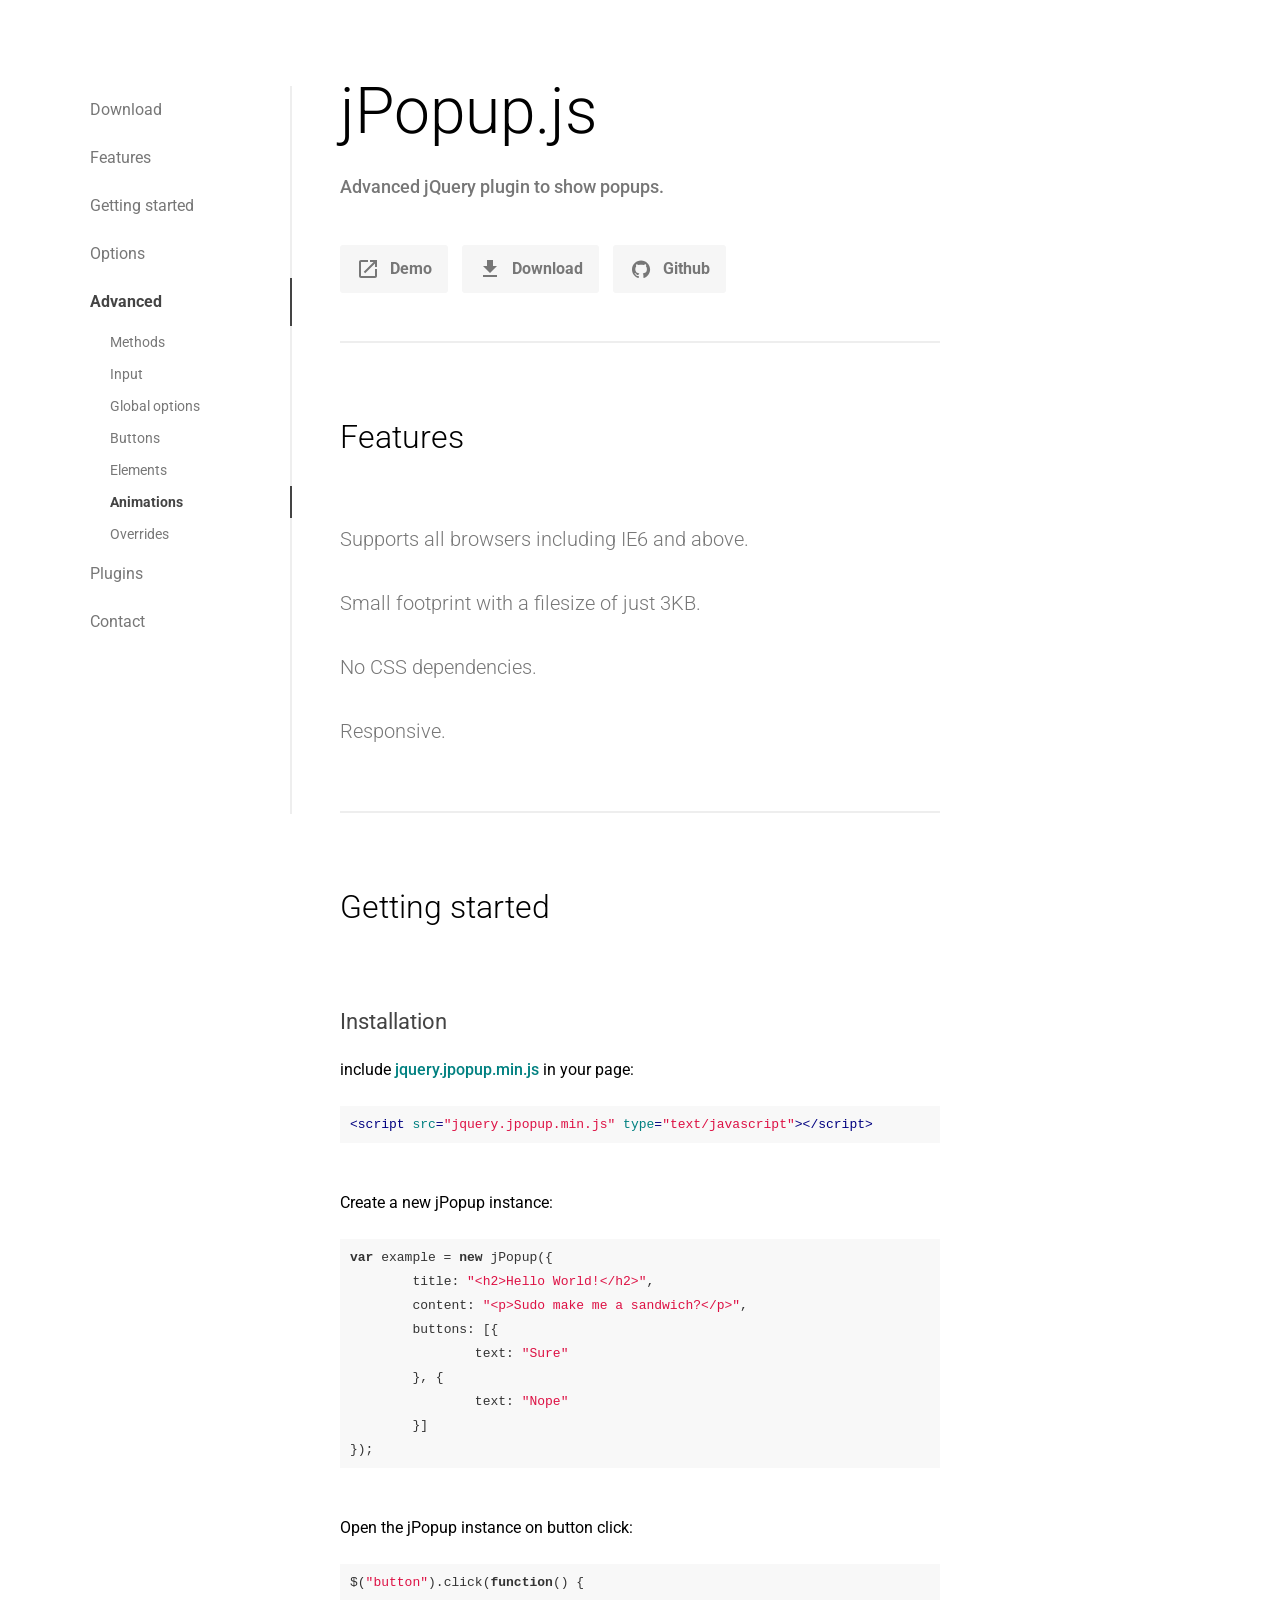
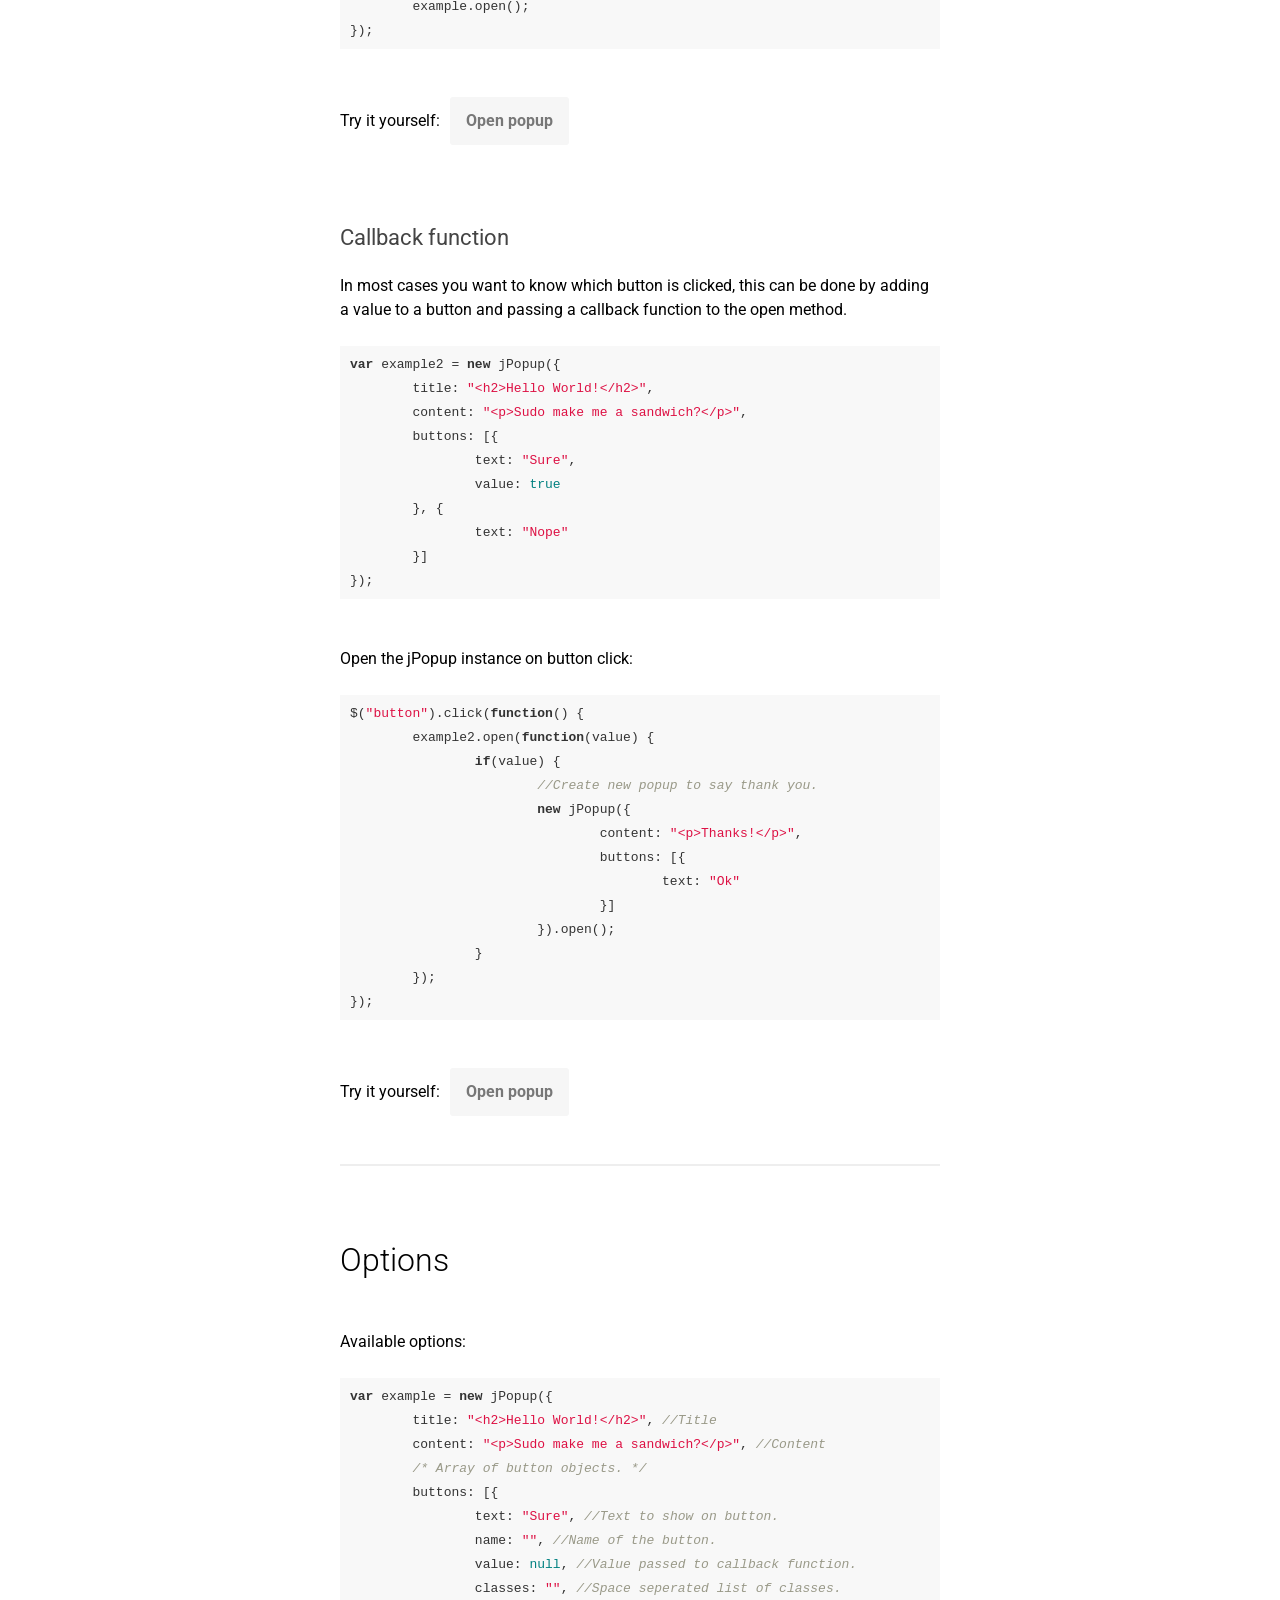
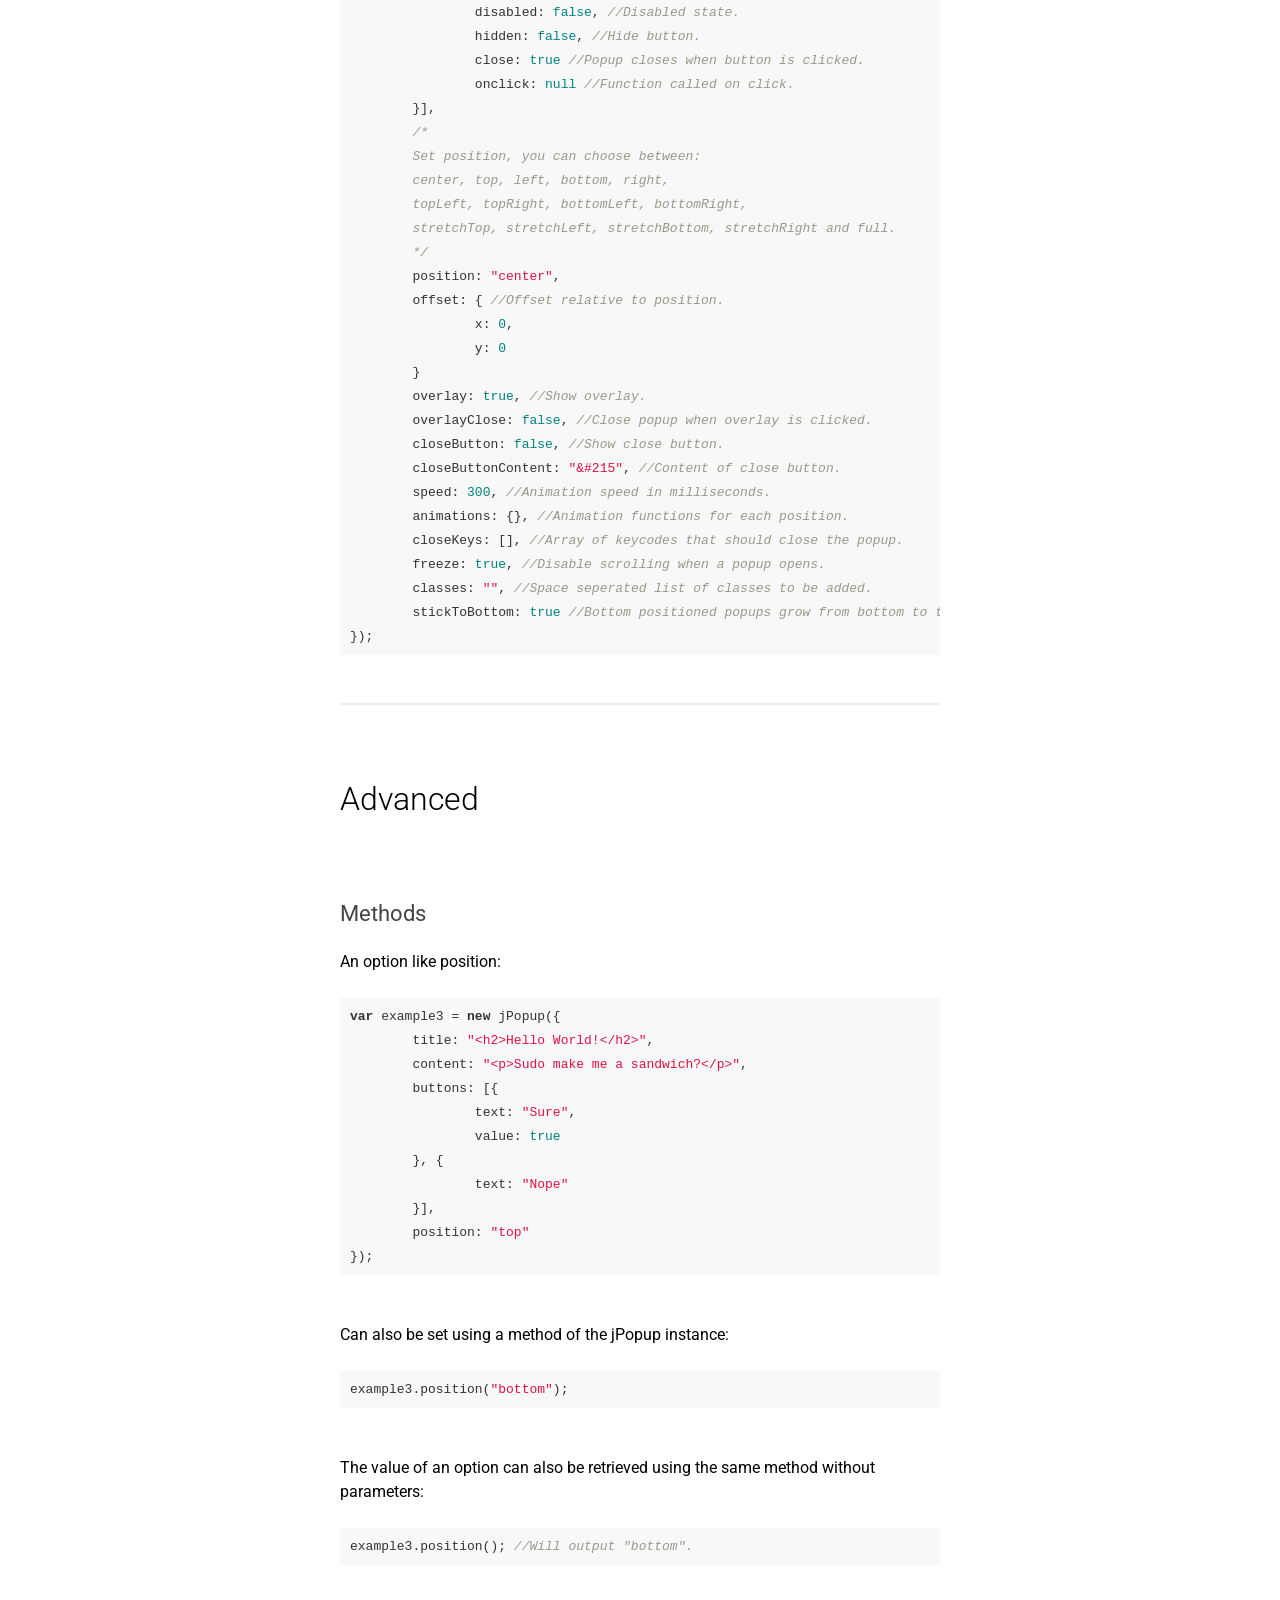
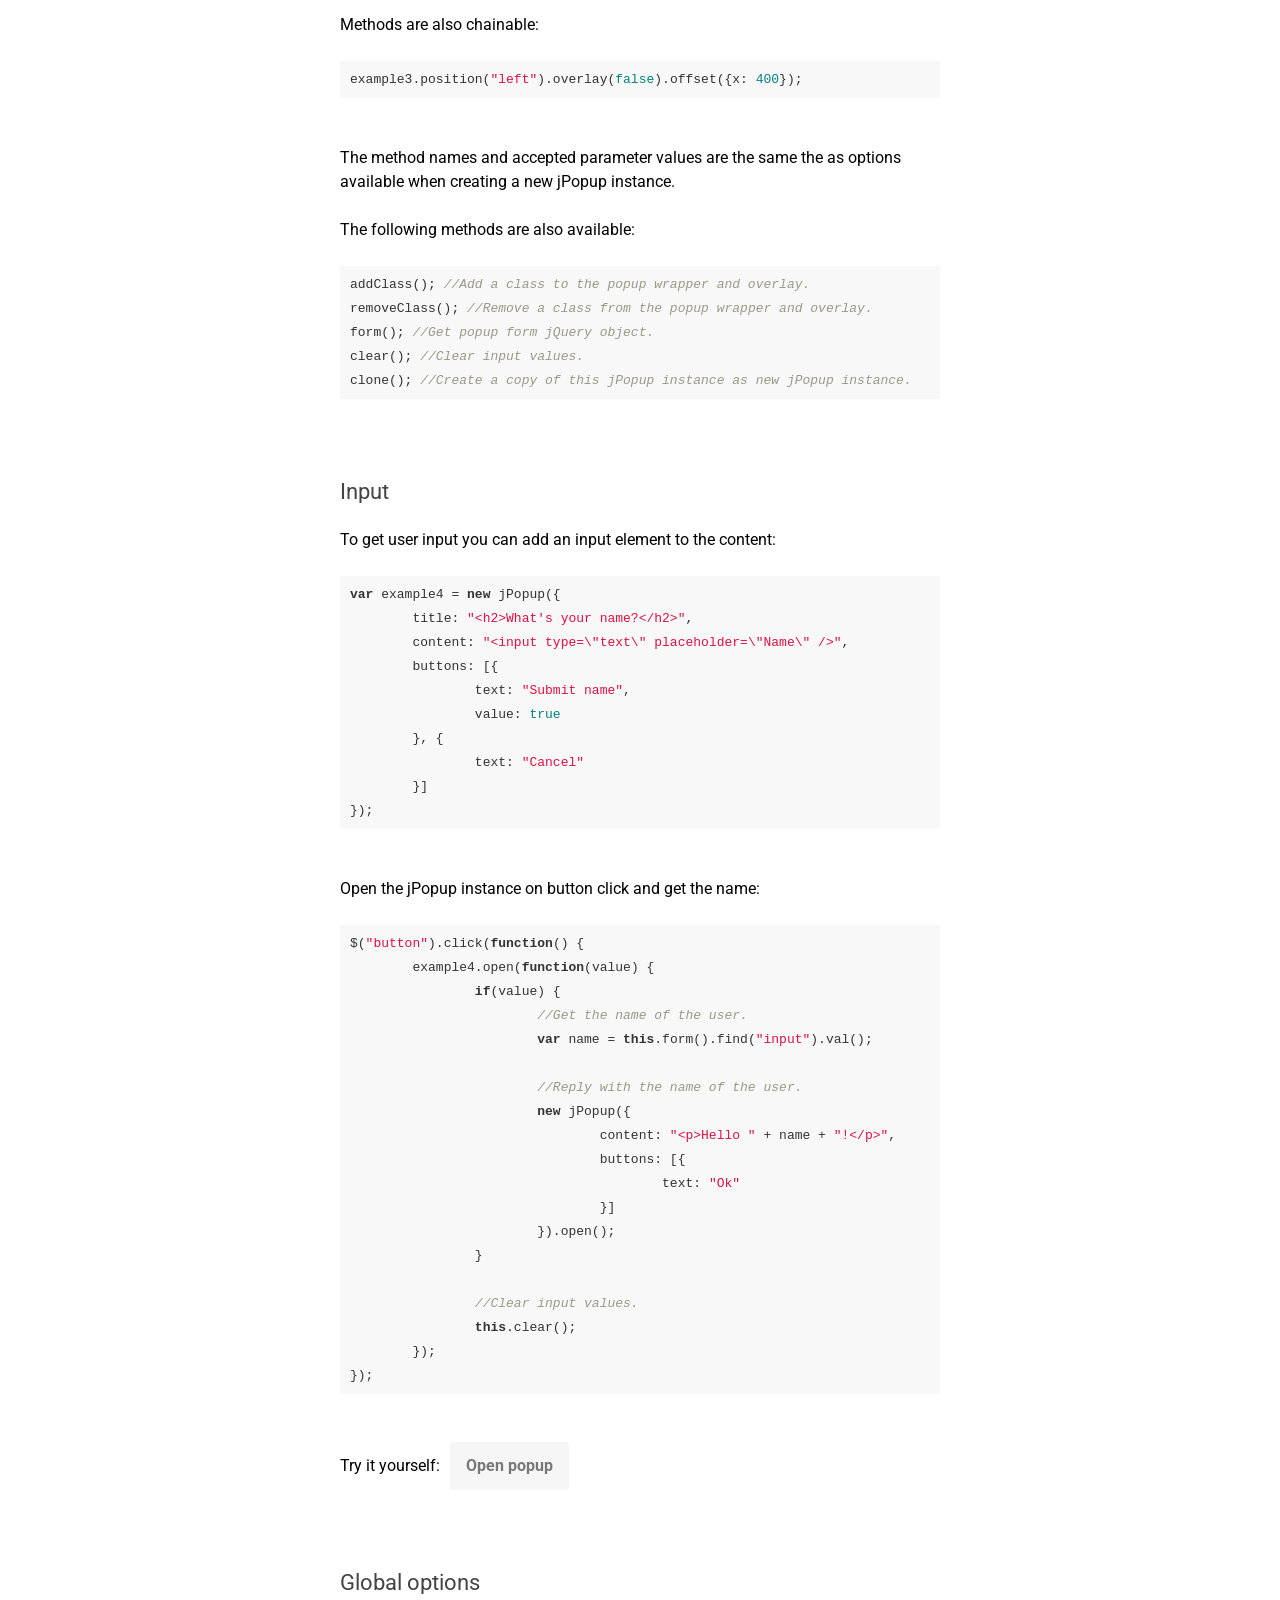
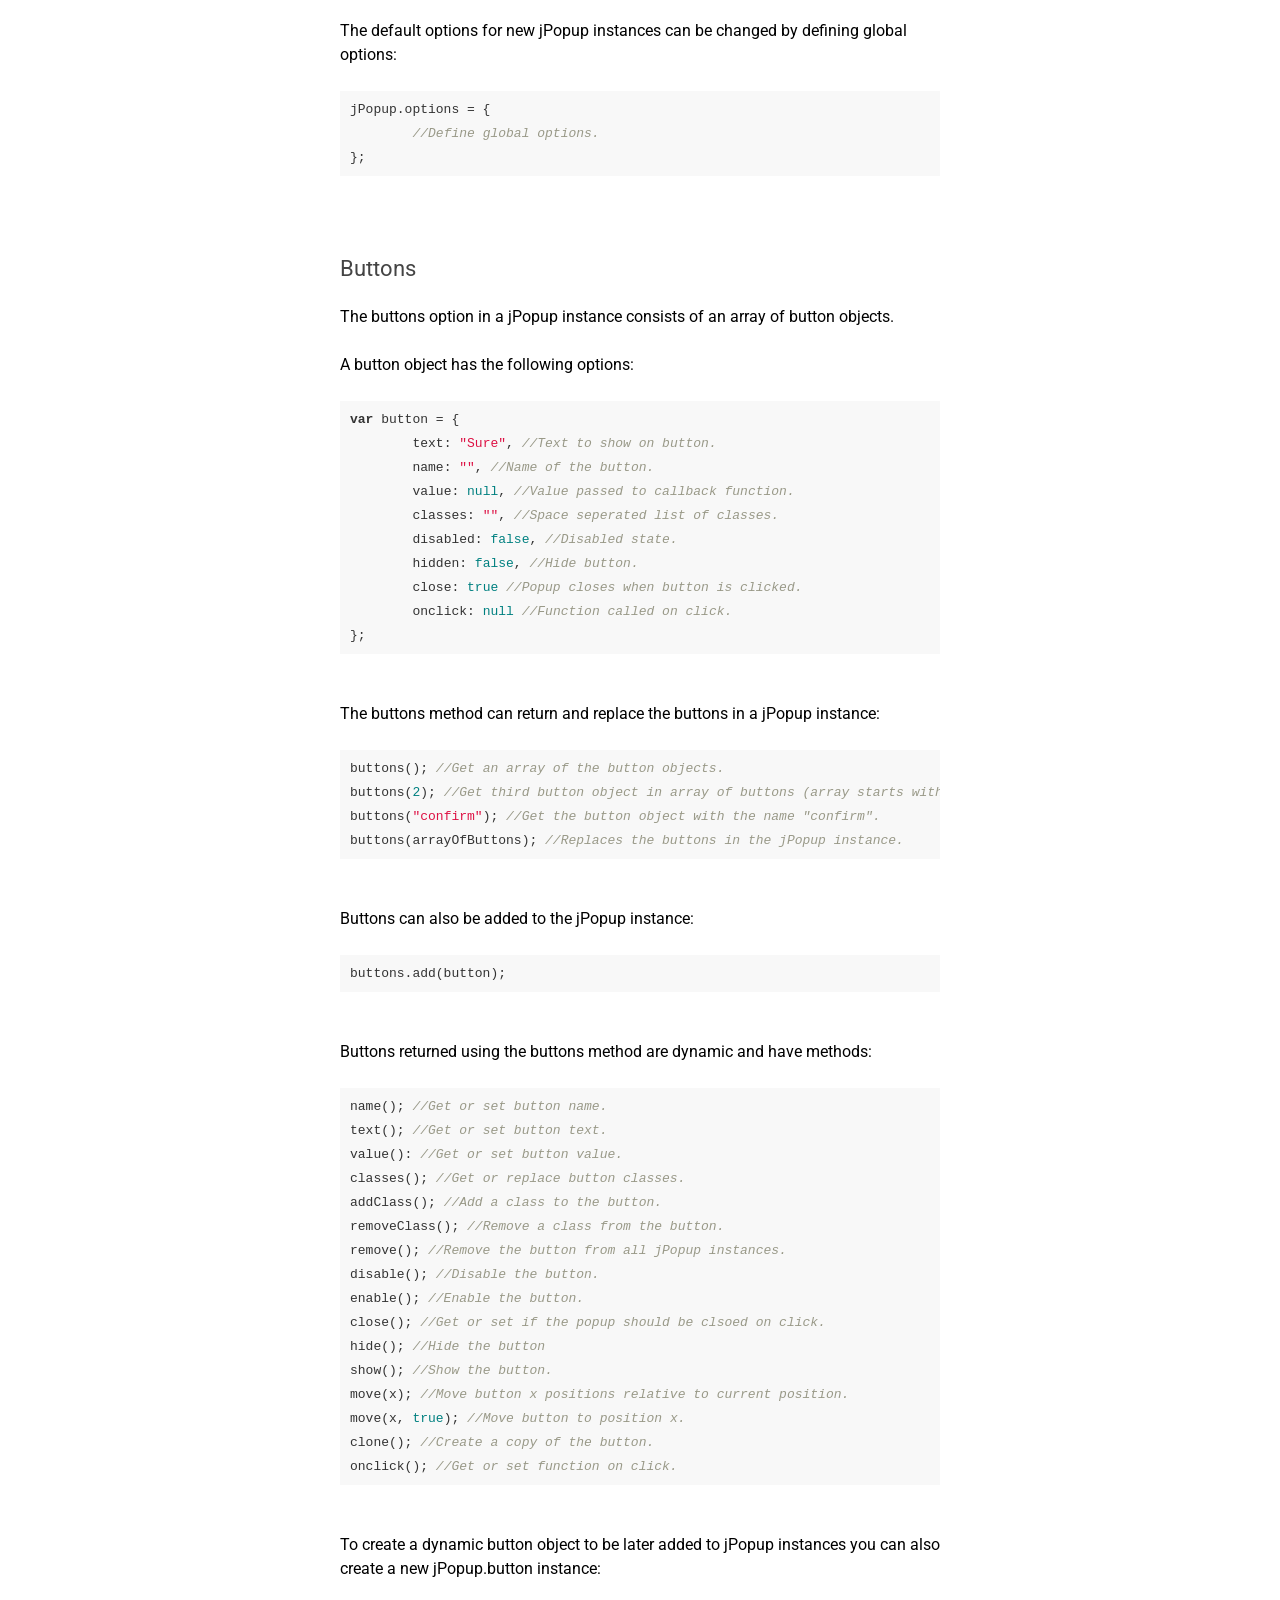
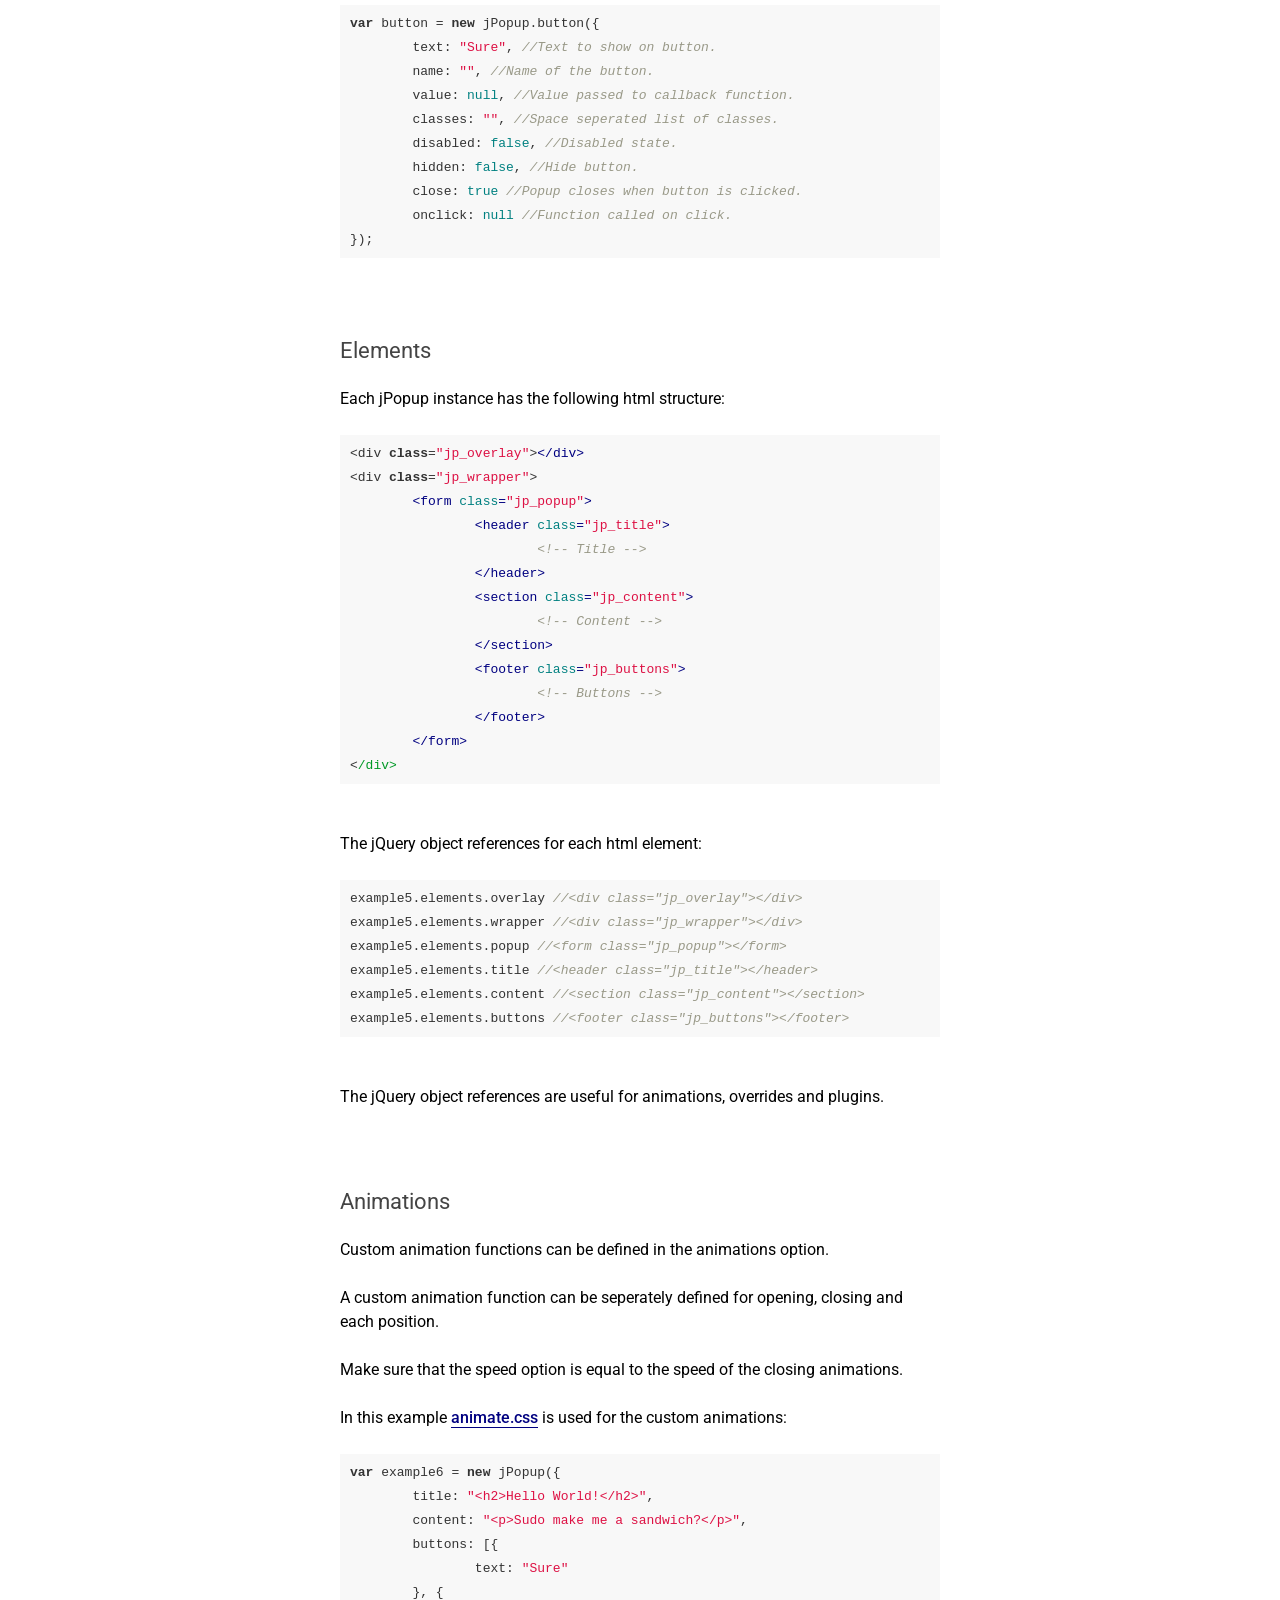
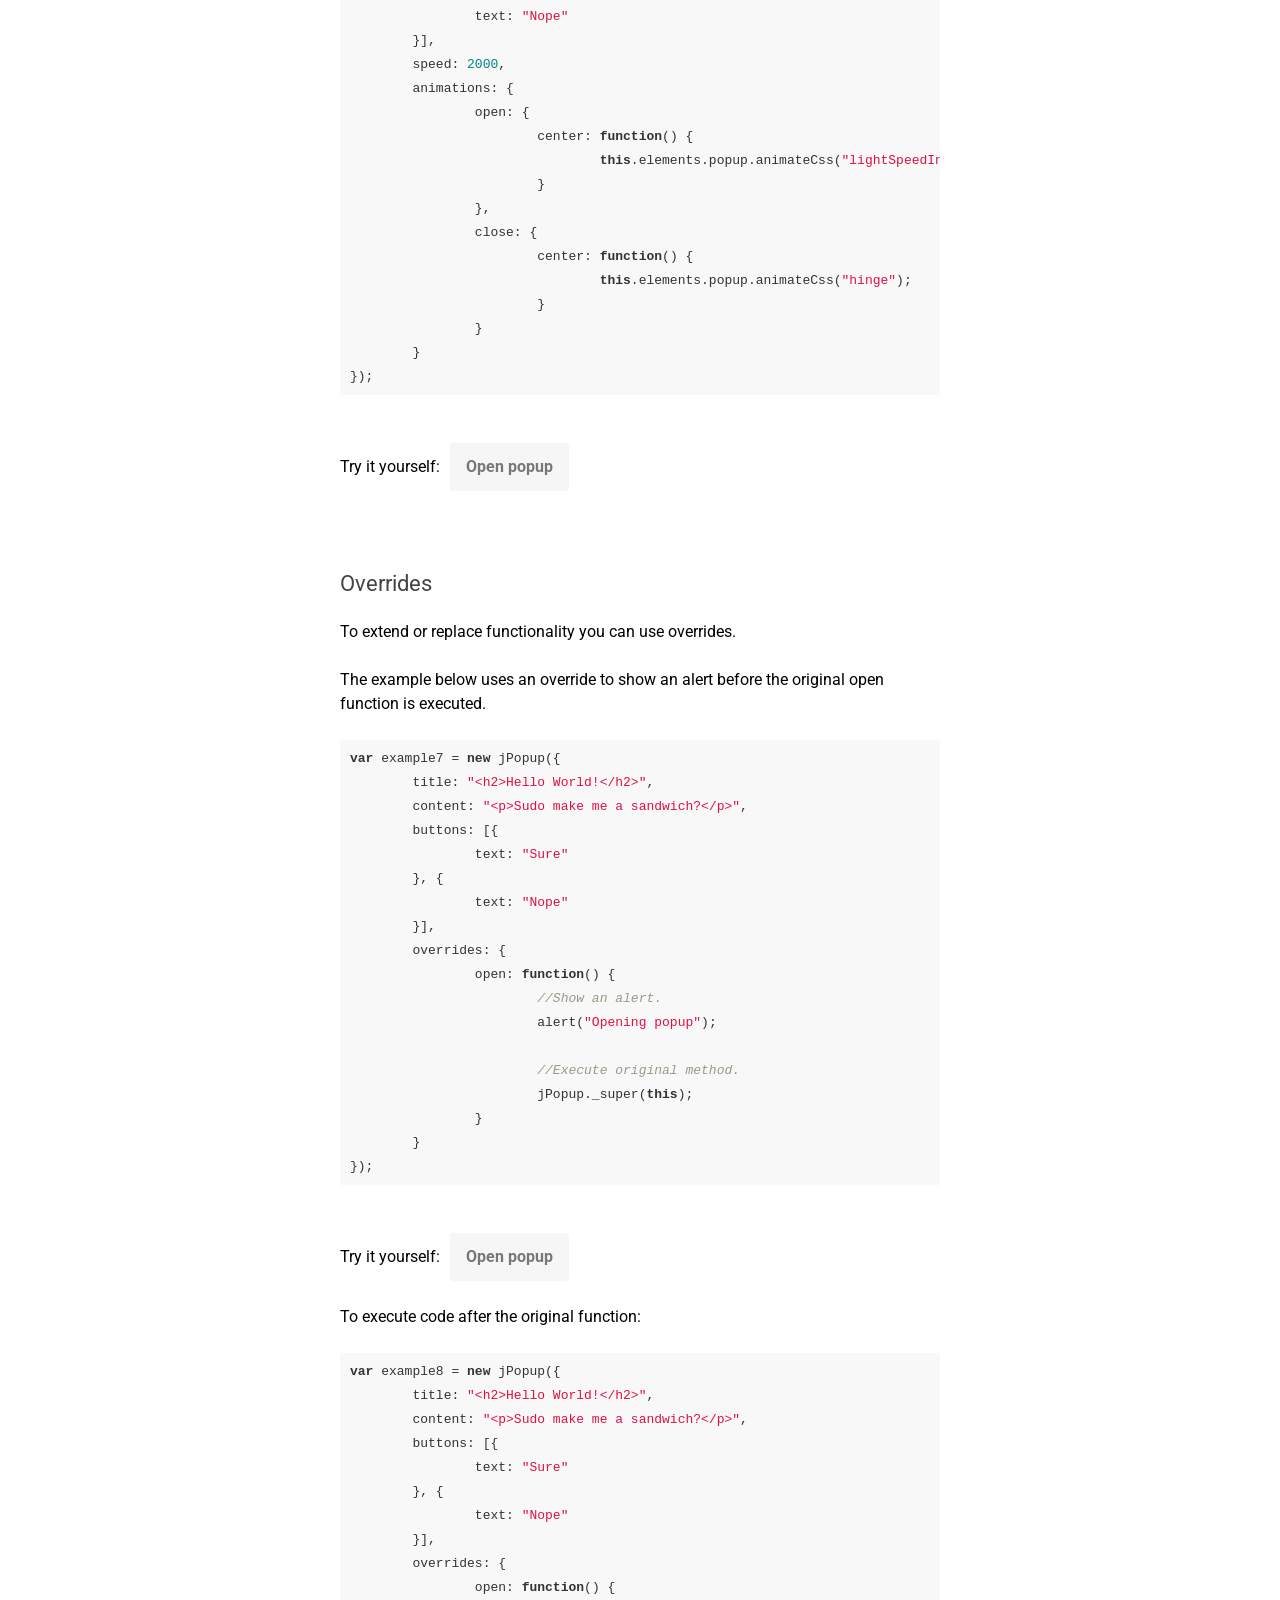
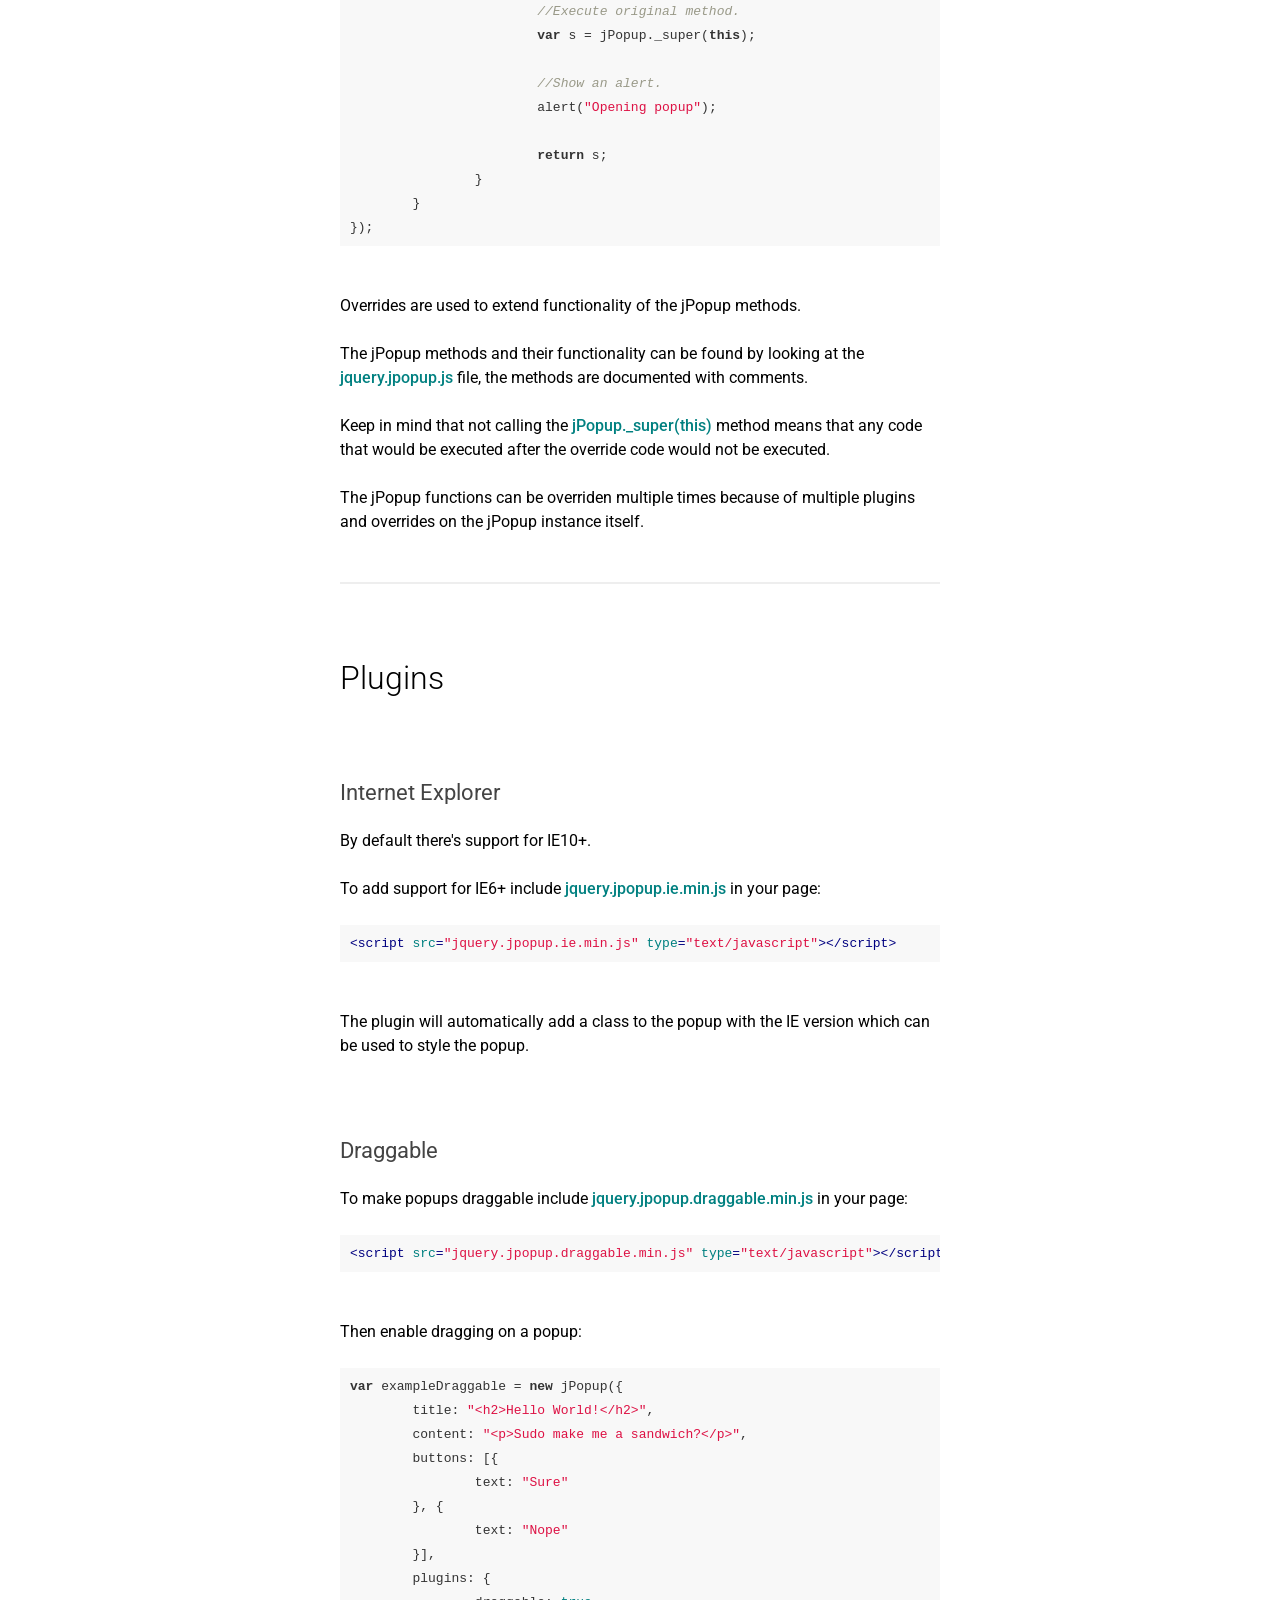
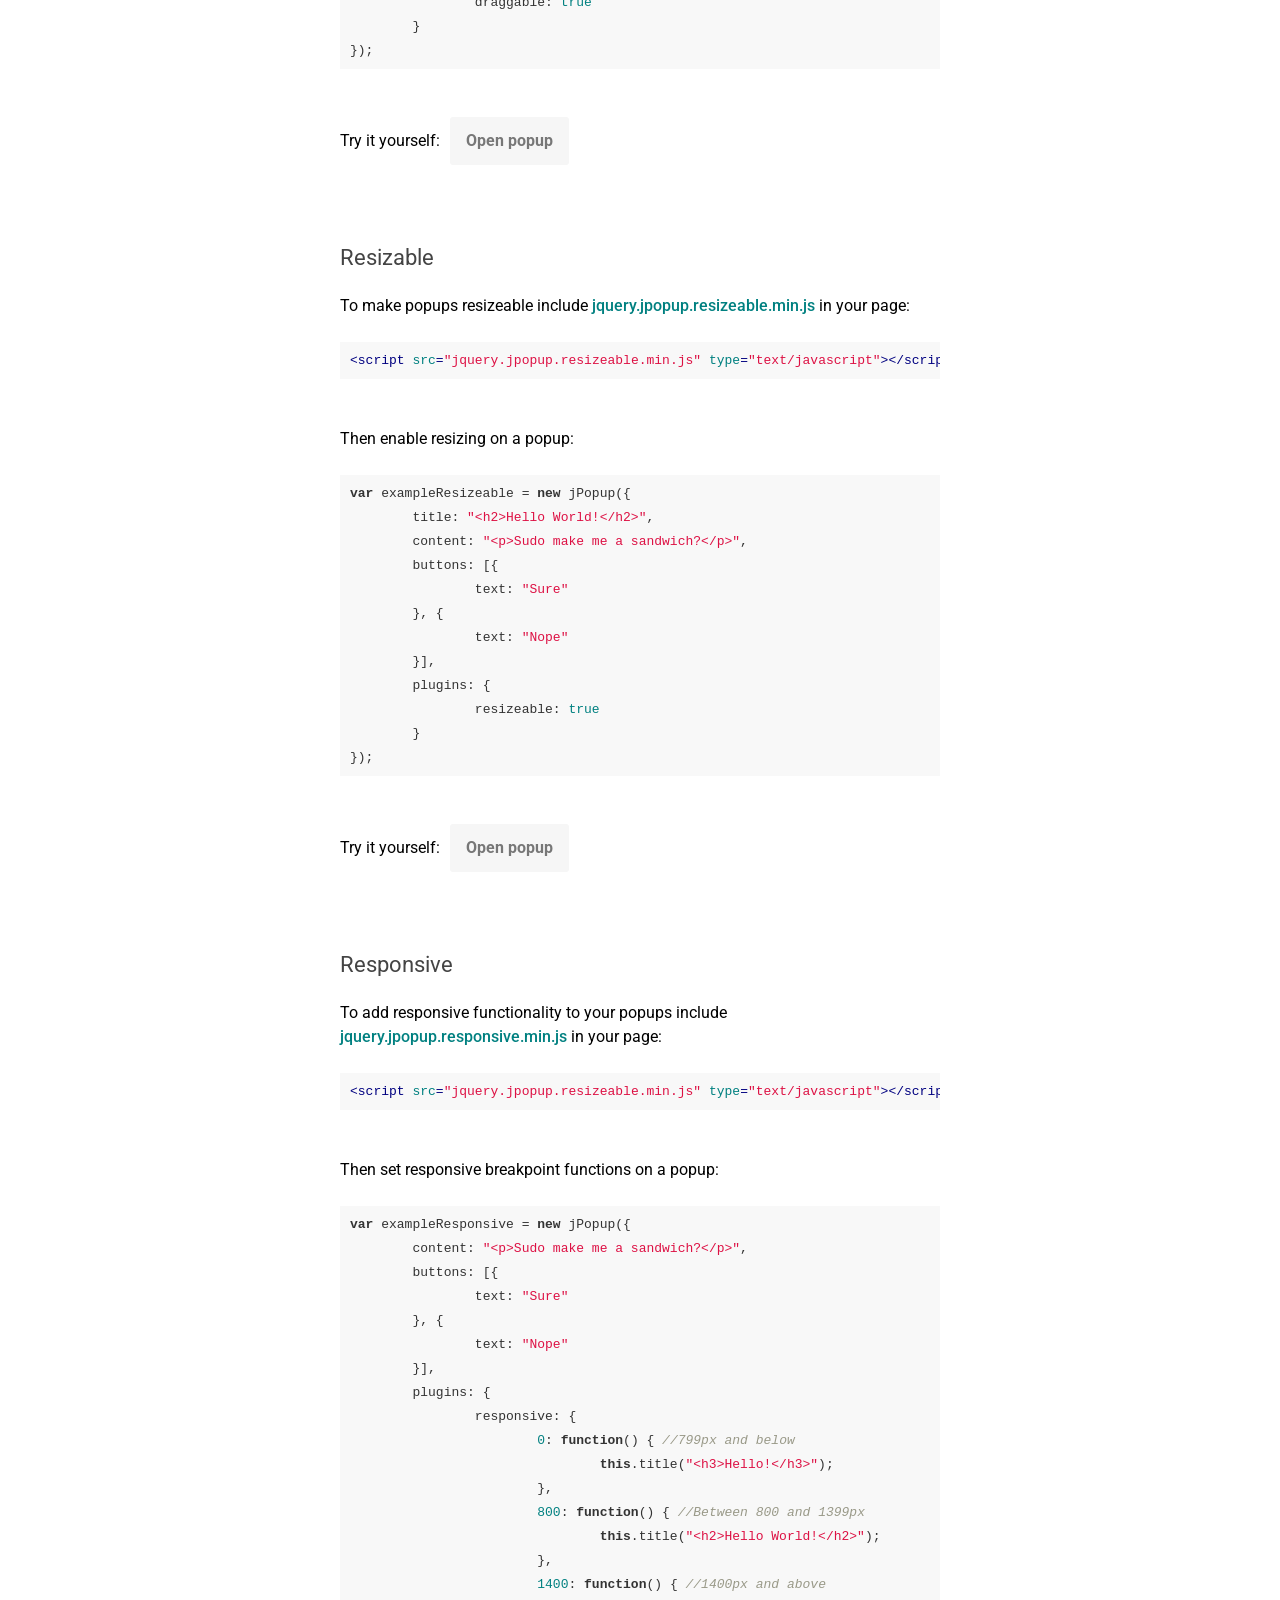
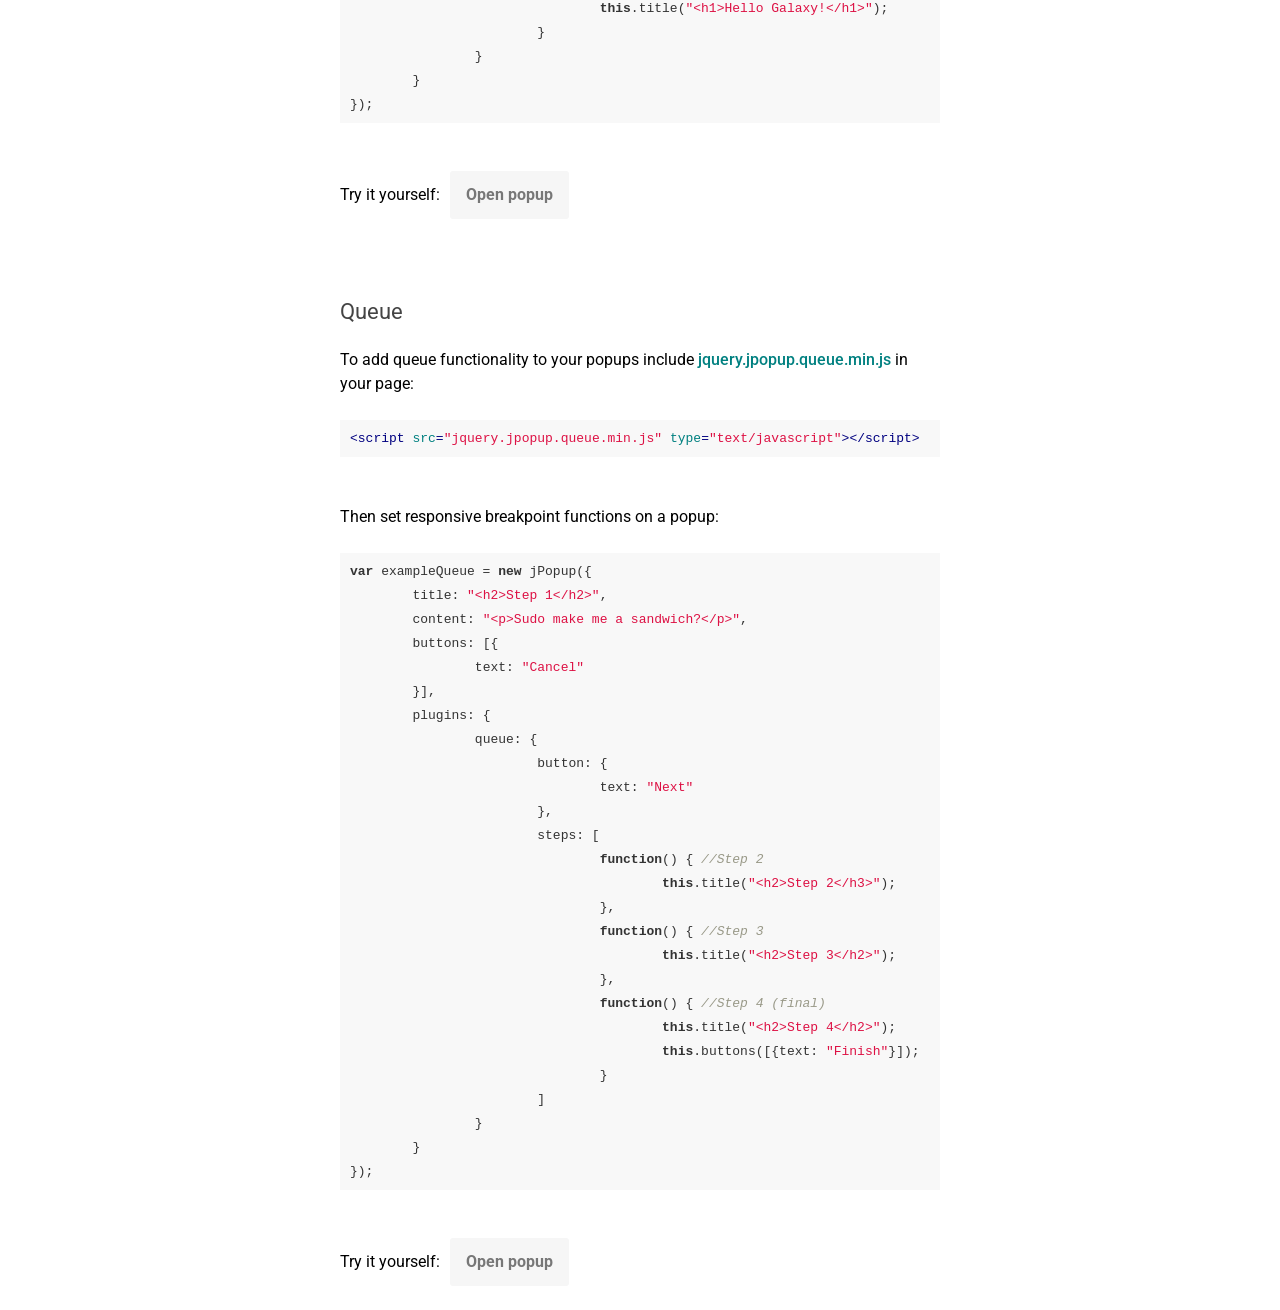
==== commit 6bc17690: "Code highlight bugfix" ====
--- a/index.htm
+++ b/index.htm
@@ -24,6 +24,9 @@
 }
 article,aside,details,figcaption,figure,footer,header,hgroup,menu,nav,section {
 	display: block;
+}
+html {
+	overflow-y: scroll;
 }
 body {
 	width: 600px;
@@ -638,13 +641,13 @@
 <script src="./js/jquery-1.12.0.min.js" type="text/javascript"></script>
 <script src="./js/jquery.jpopup.min.js" type="text/javascript"></script>
 <script src="./js/jquery.jpopup.ie.min.js" type="text/javascript"></script>
-<script src="./js/jquery.jpopup.draggable.min.js" type="text/javascript"></script>
+<script src="./js/jquery.jpopup.draggable.js" type="text/javascript"></script>
 <script src="./js/jquery.jpopup.responsive.min.js" type="text/javascript"></script>
 <script src="./js/jquery.jpopup.queue.min.js" type="text/javascript"></script>
-<!--[if gt IE 8]>
+<!--[if gt IE 8]><!-->
 <script src="./js/highlight.min.js" type="text/javascript"></script>
 <script>hljs.initHighlightingOnLoad();</script>
-<![endif]-->
+<!--<![endif]-->
 <script type="text/javascript">
 $(function() {
 	$.get("https://api.github.com/repos/seahorsepip/jPopup/releases/latest", function(data) {
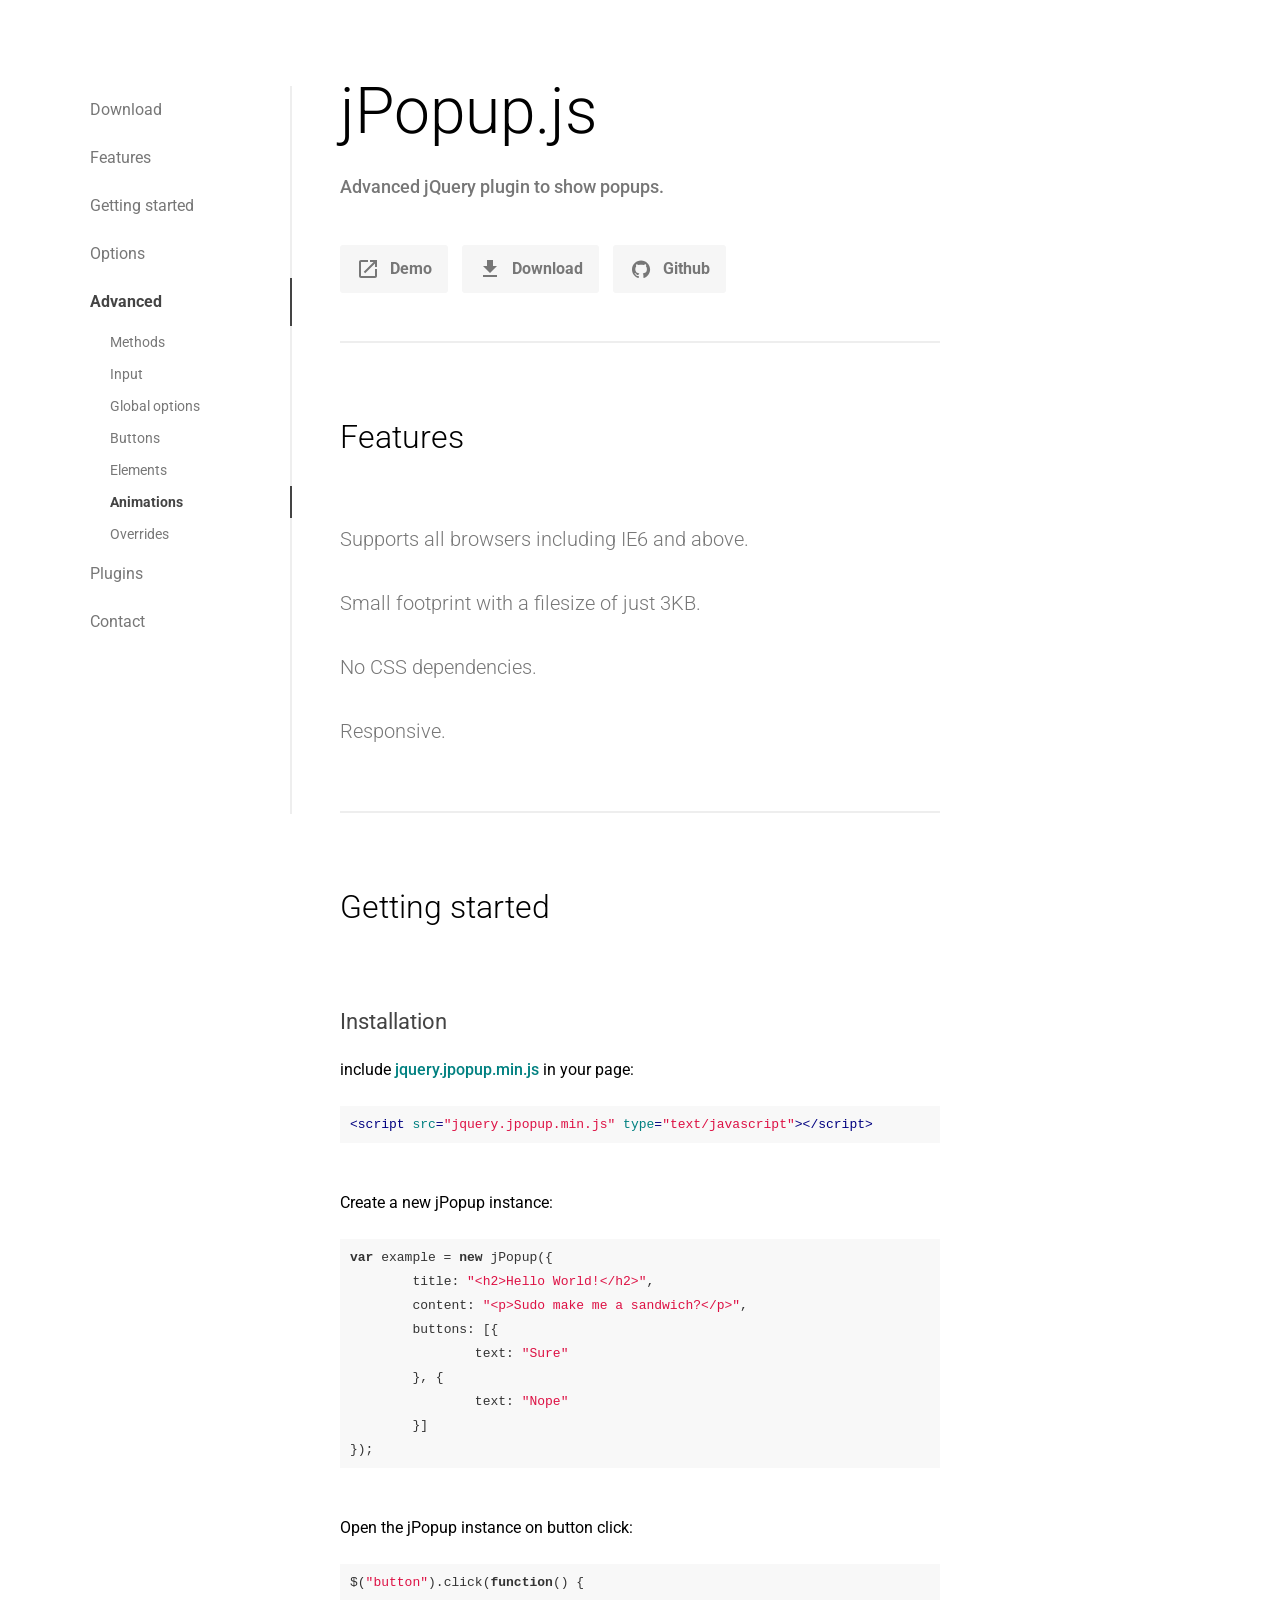
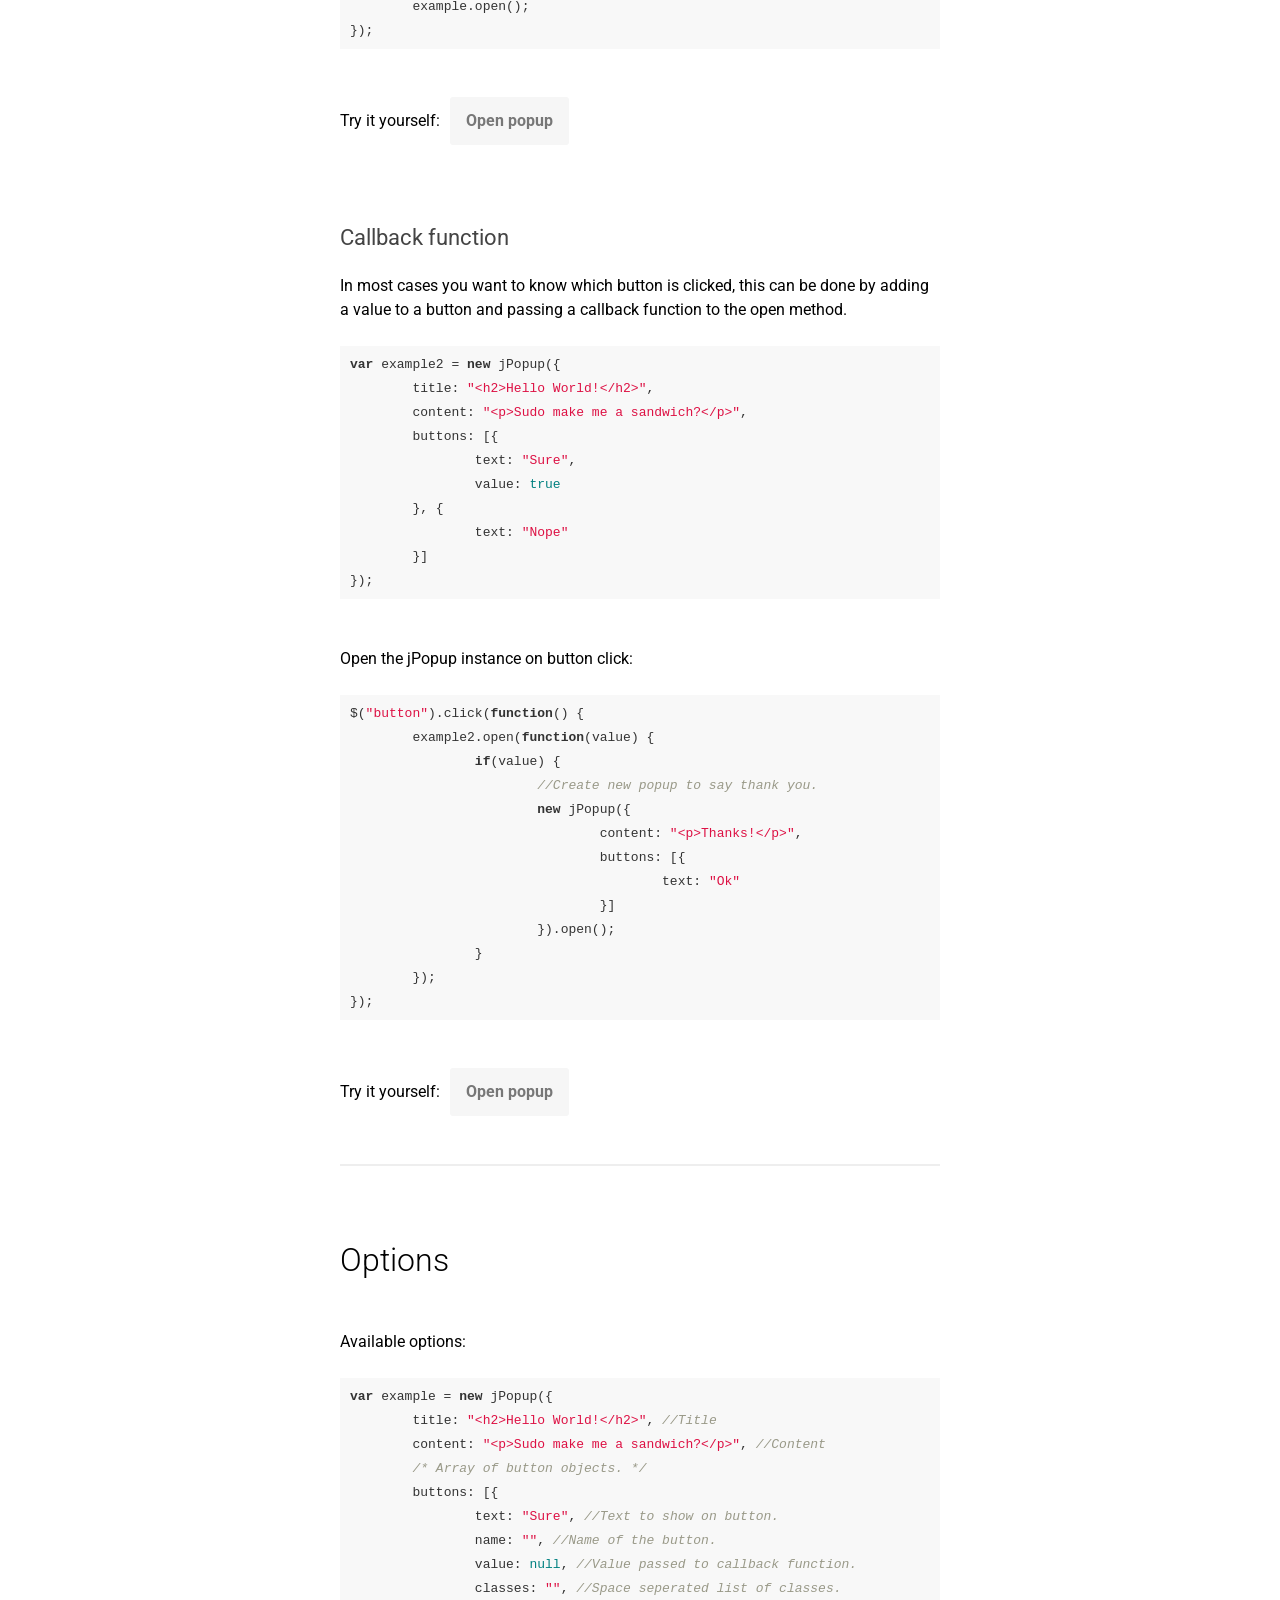
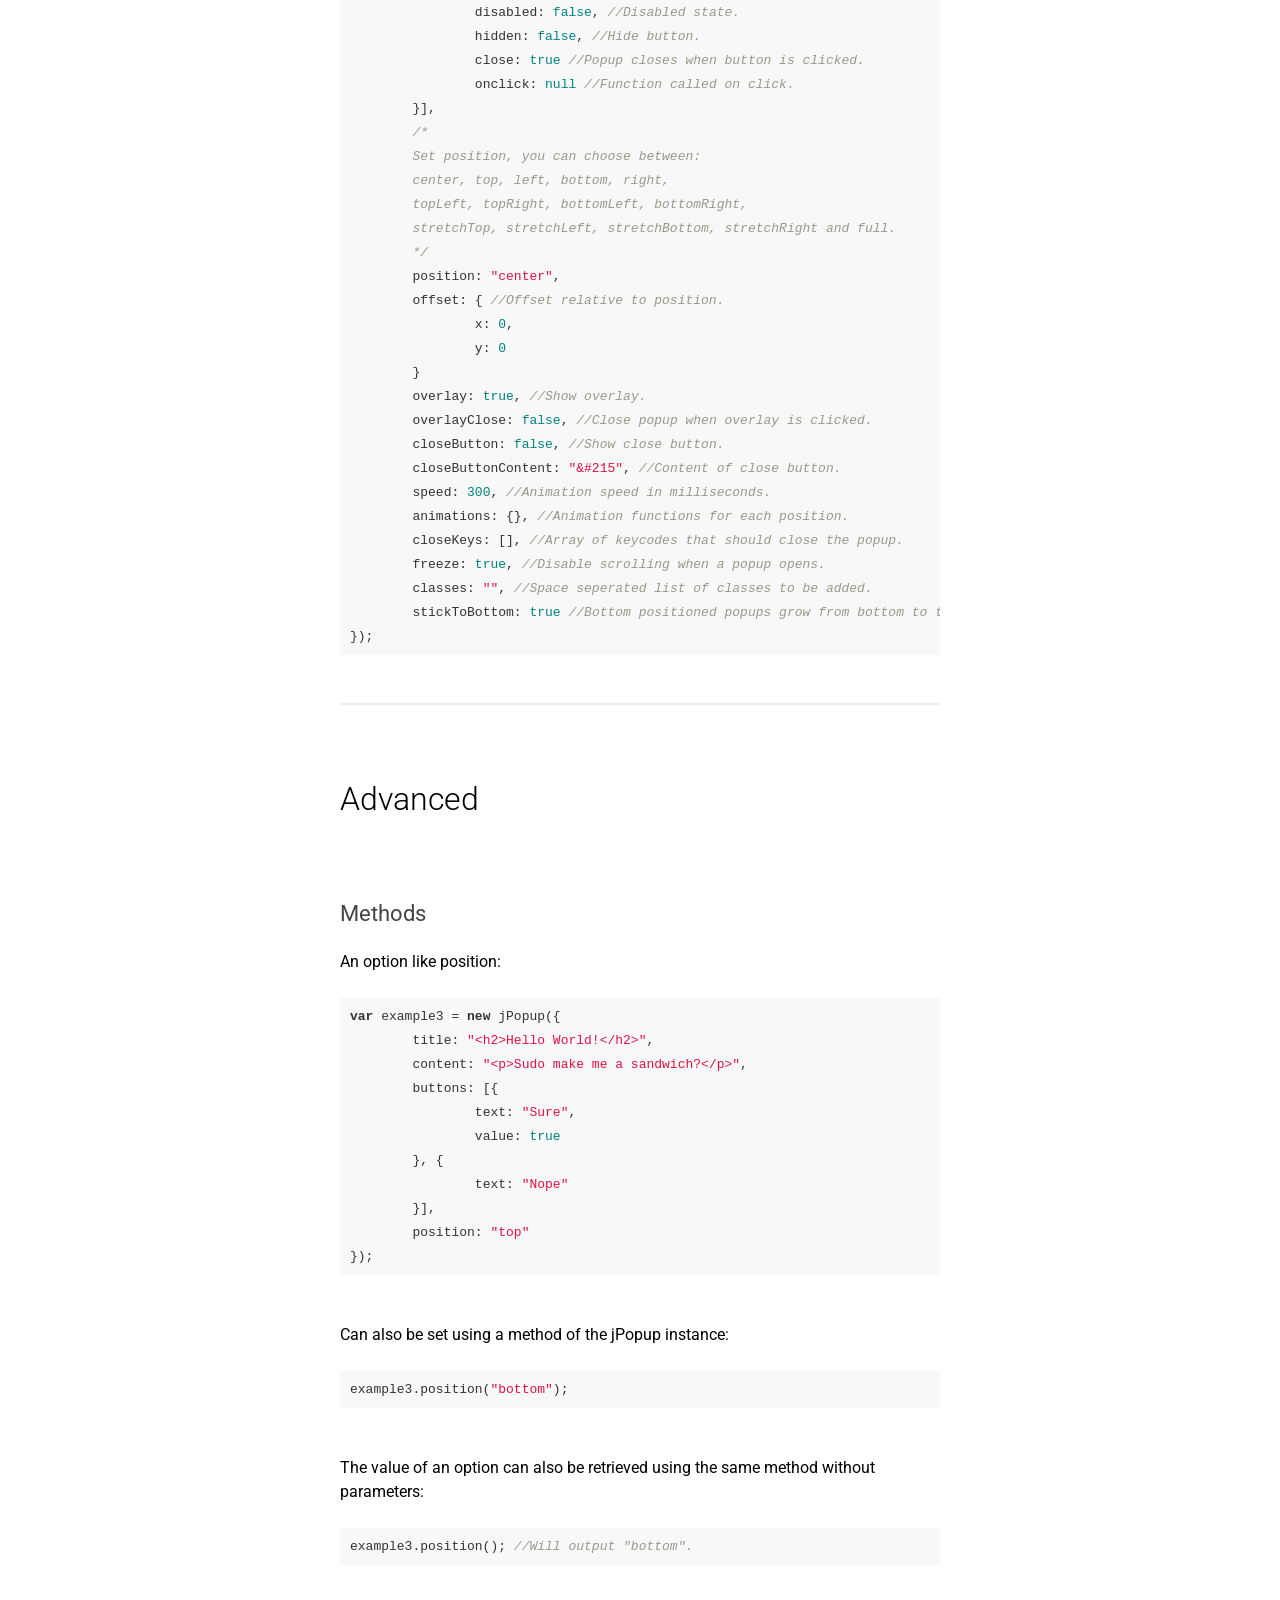
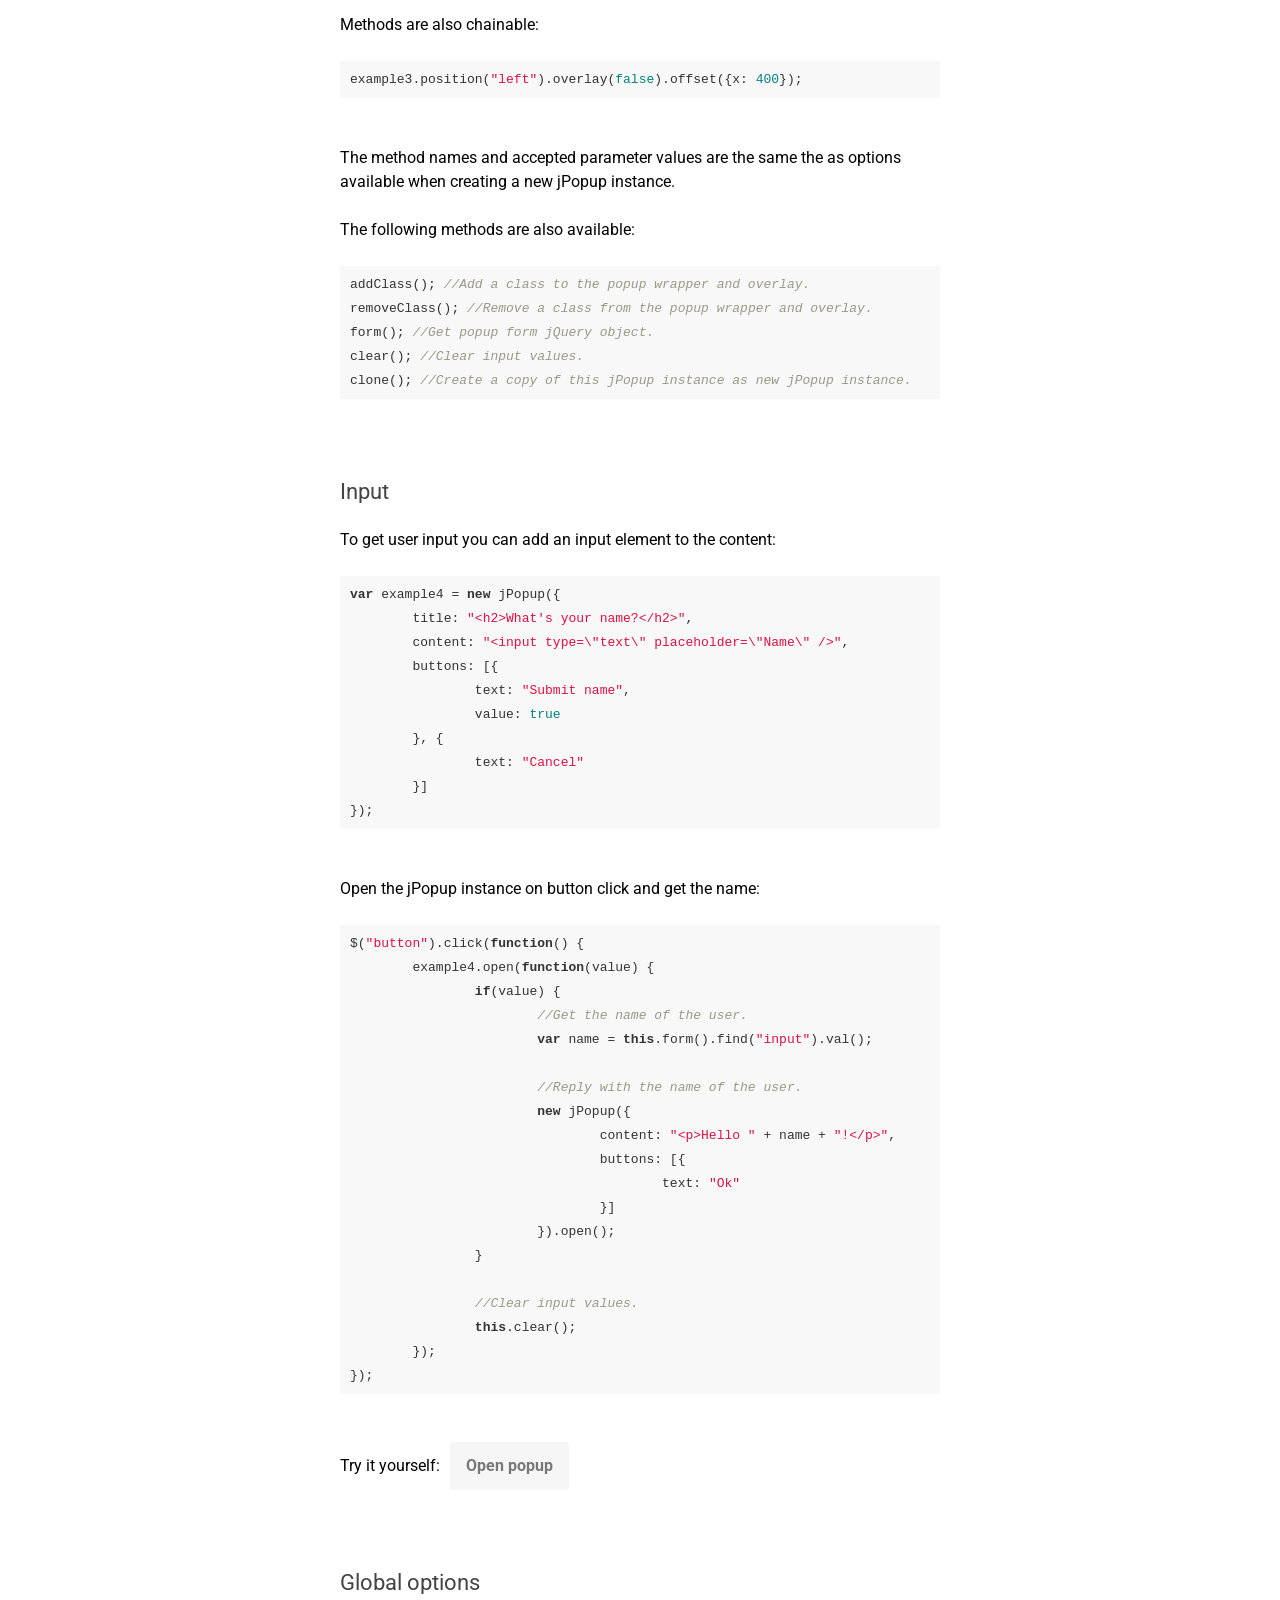
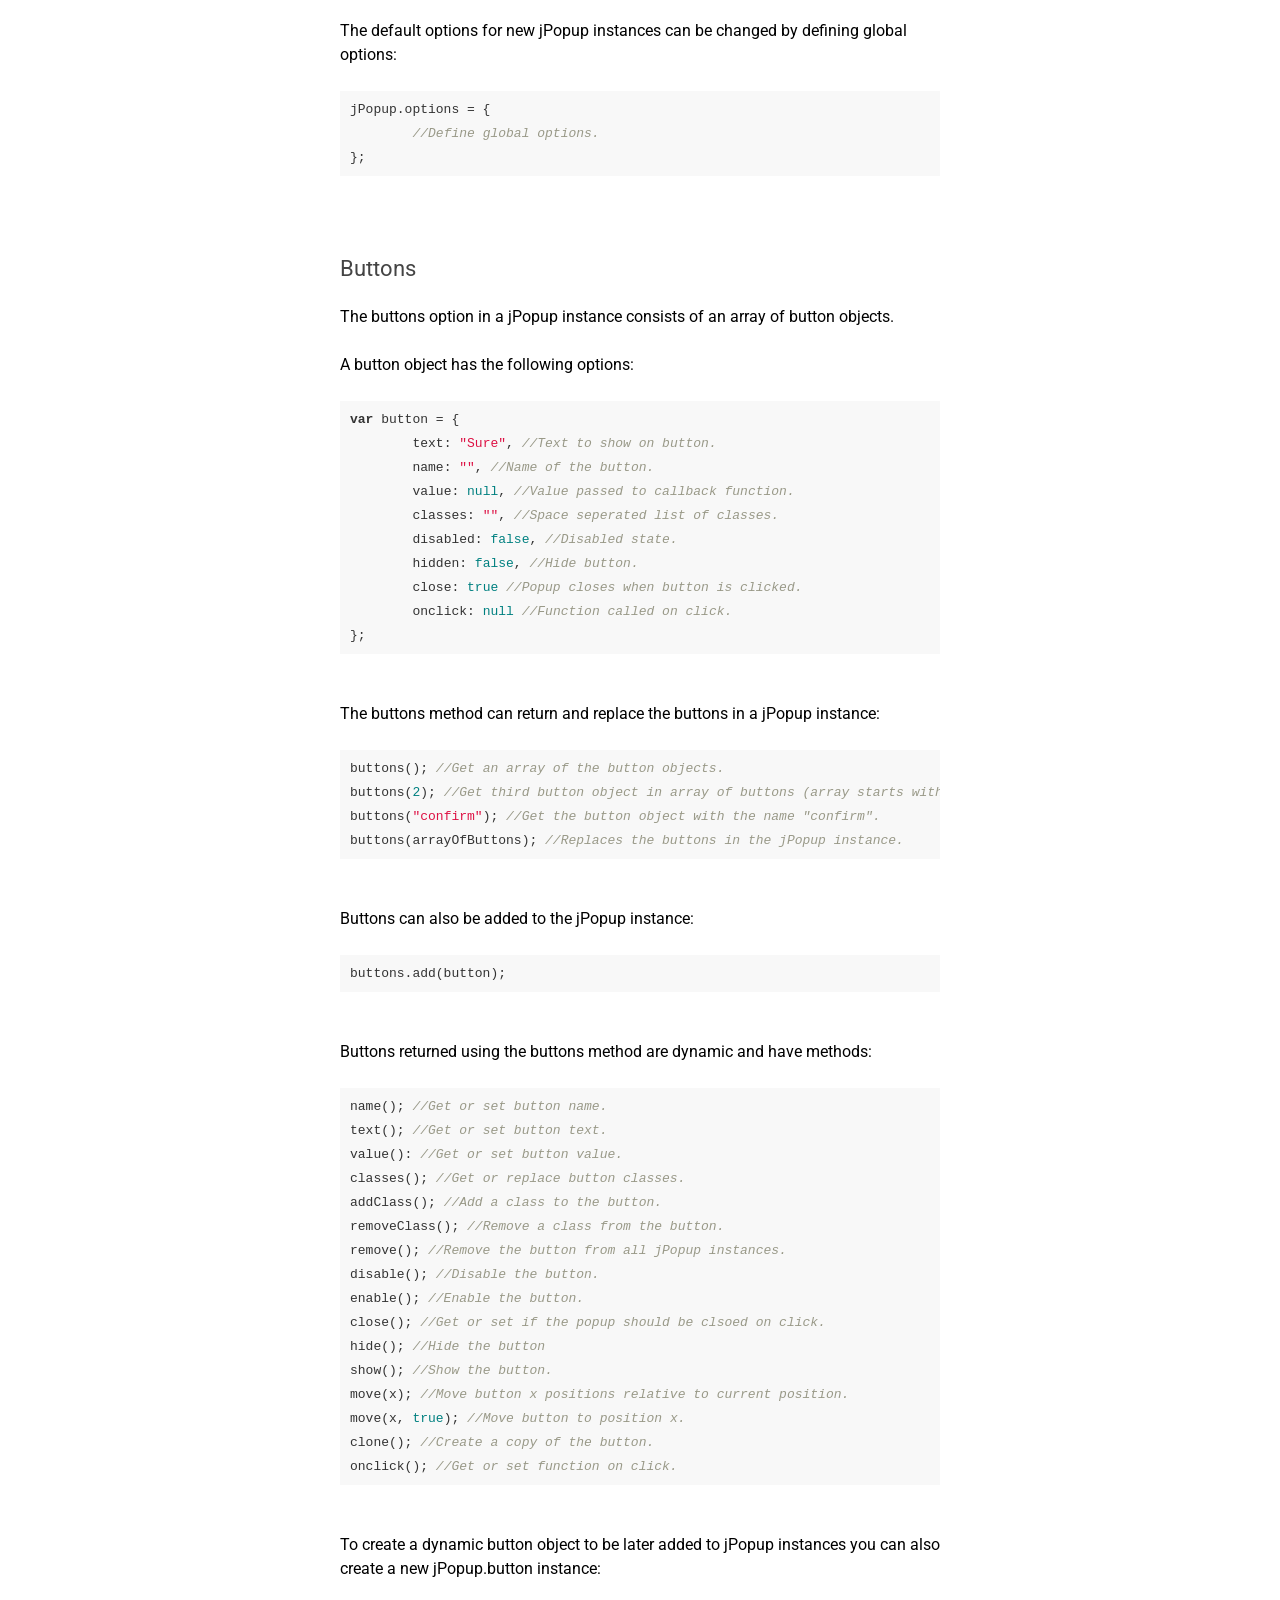
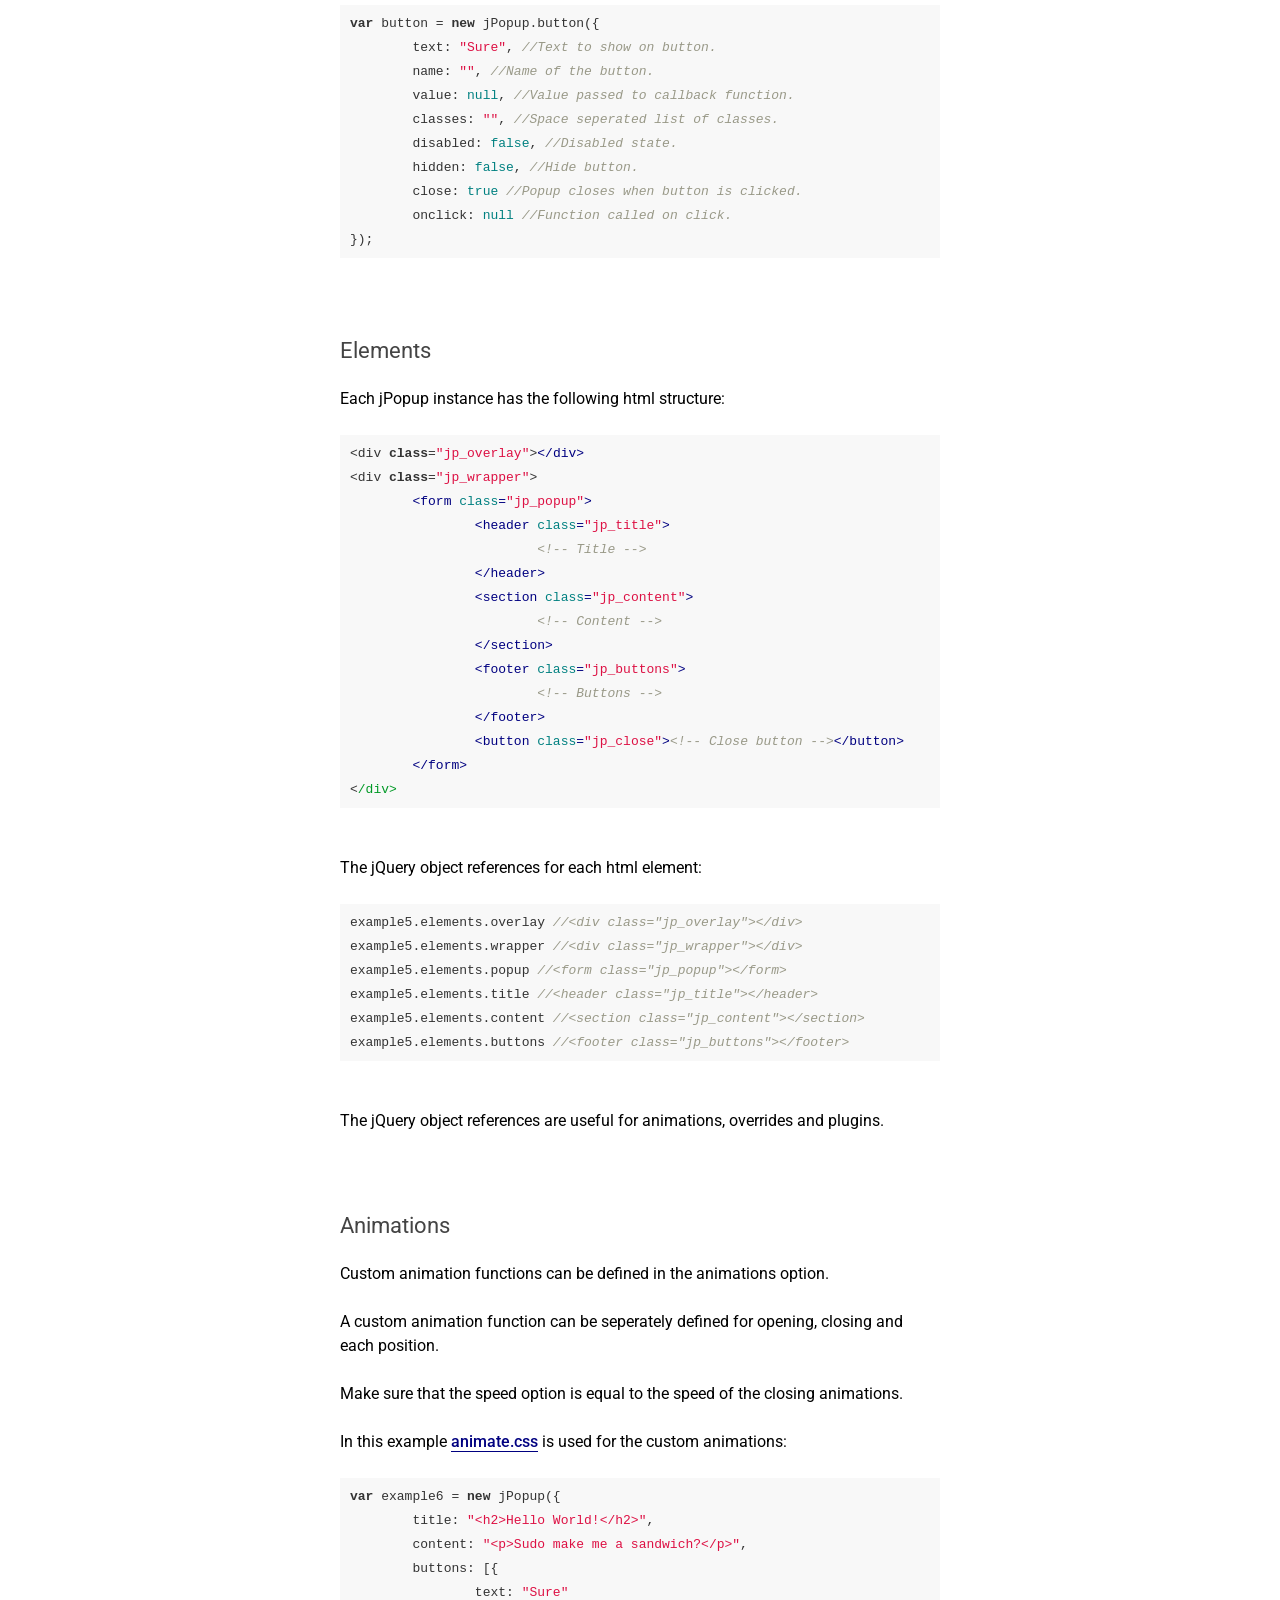
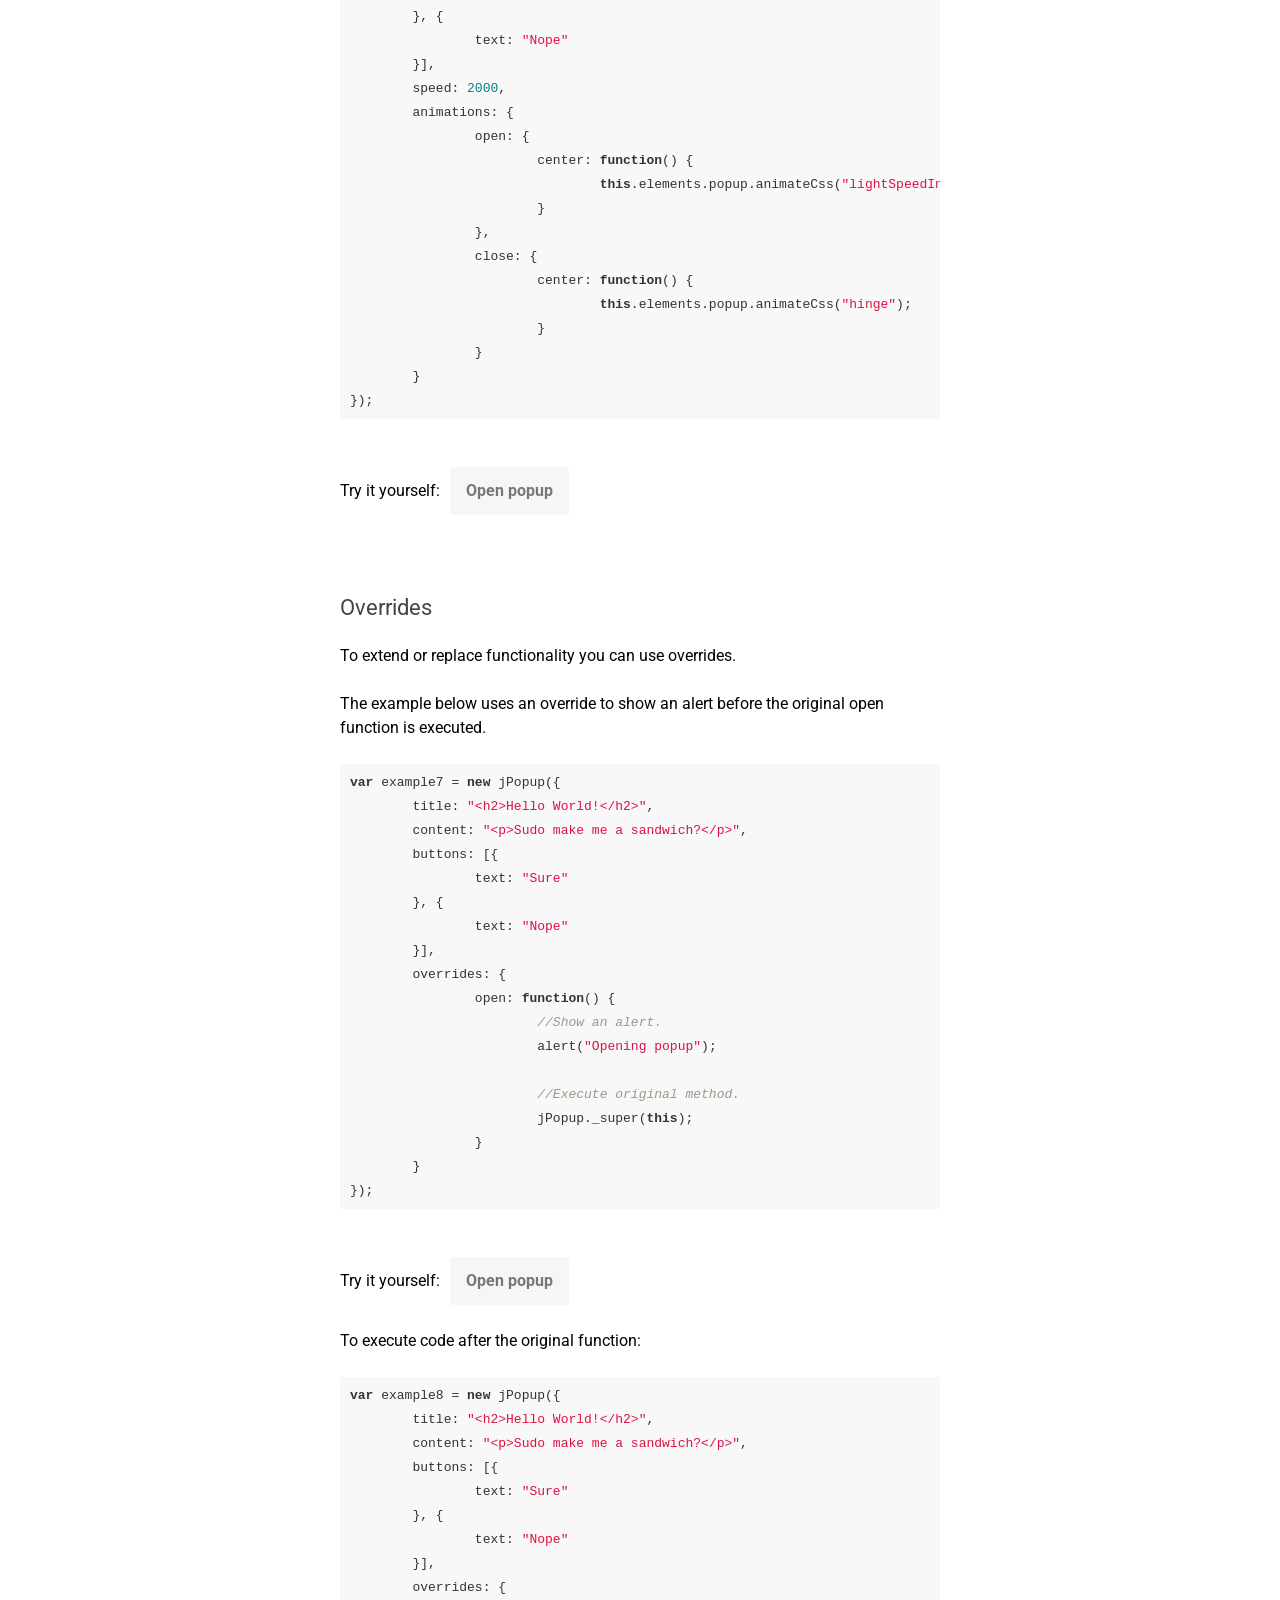
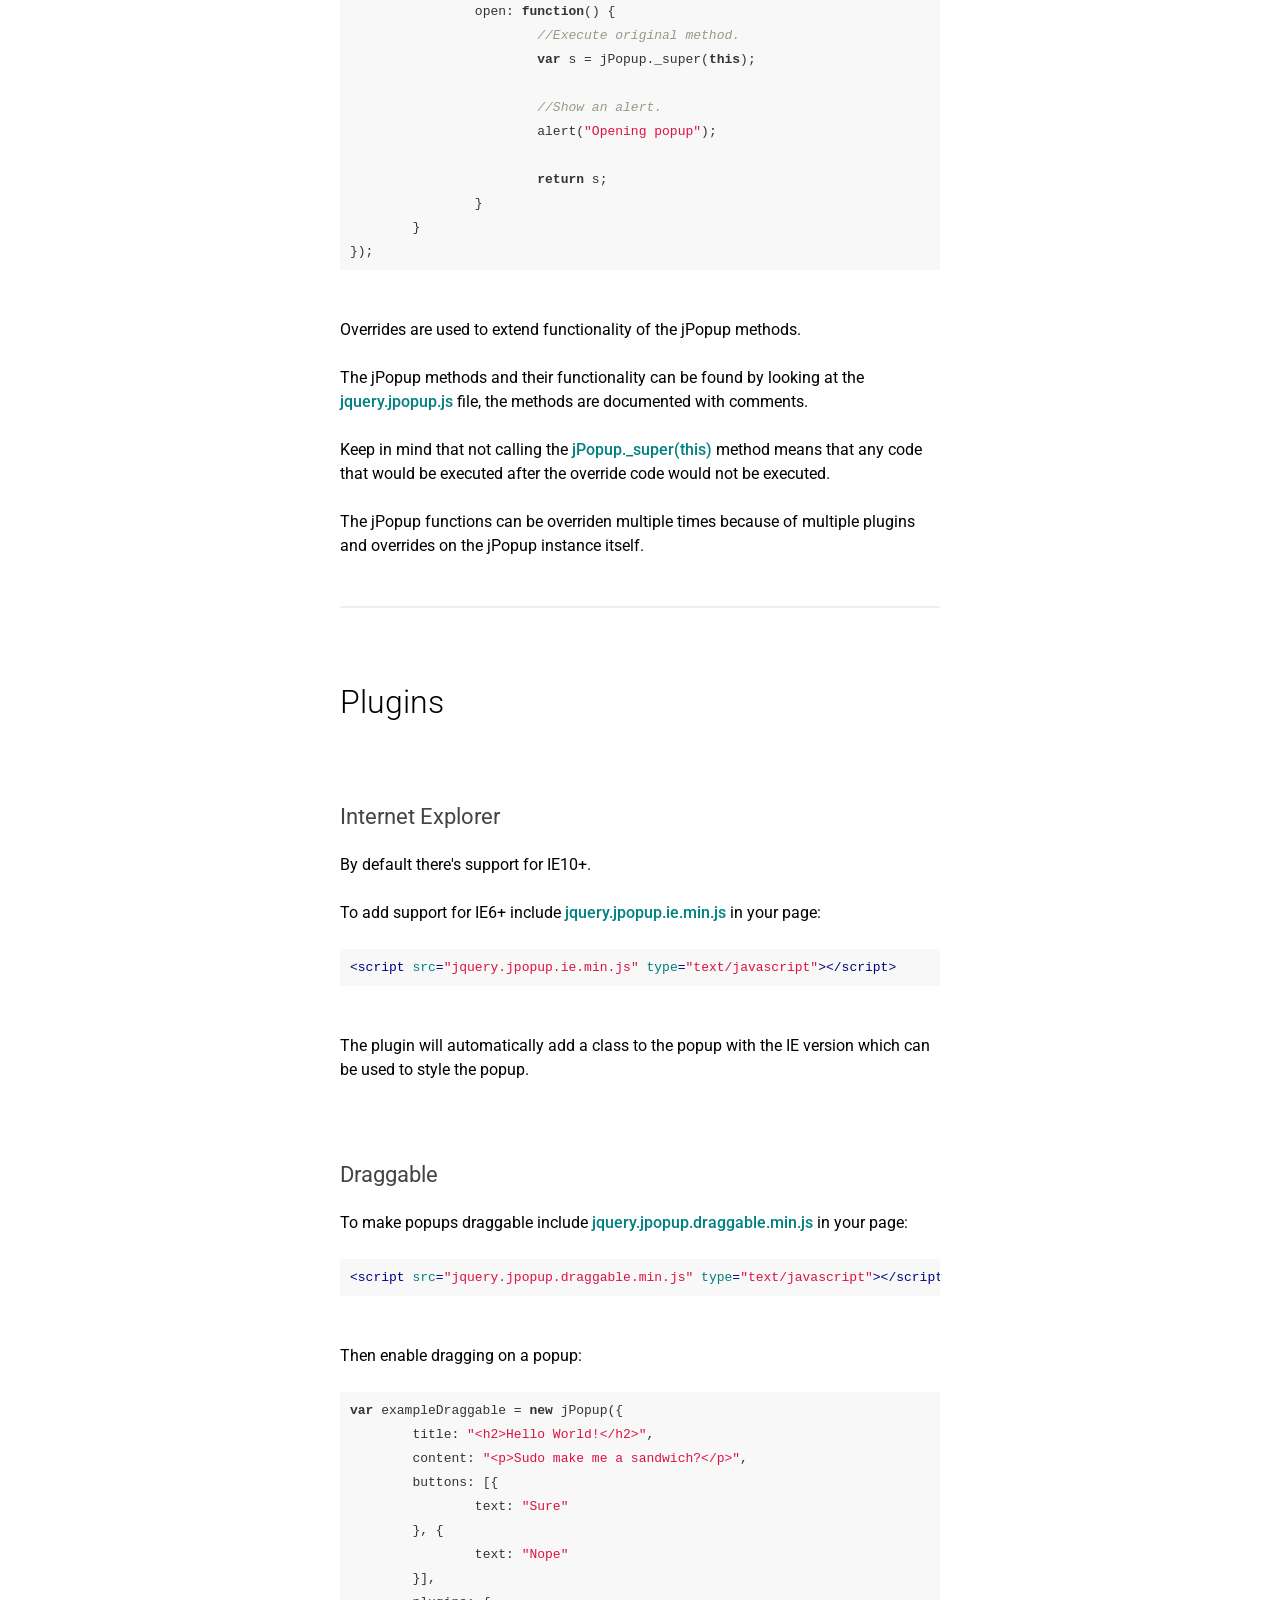
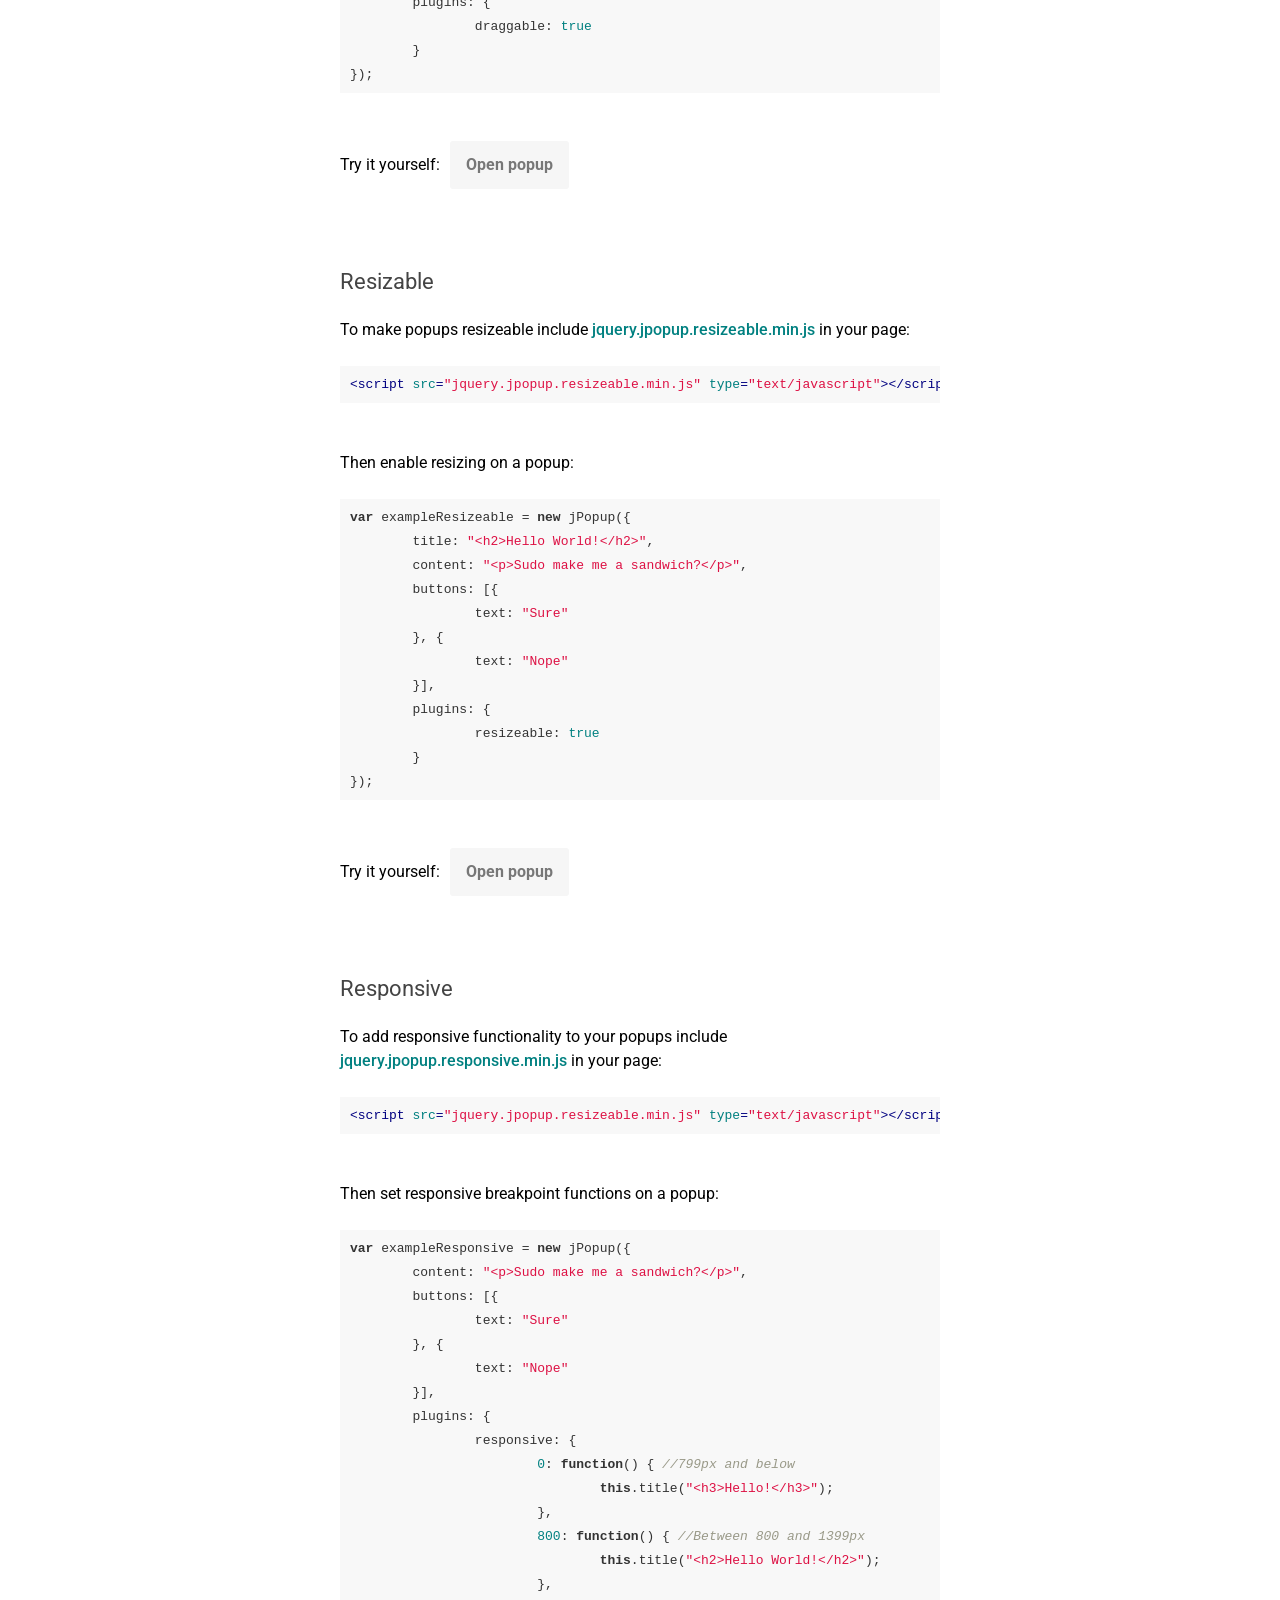
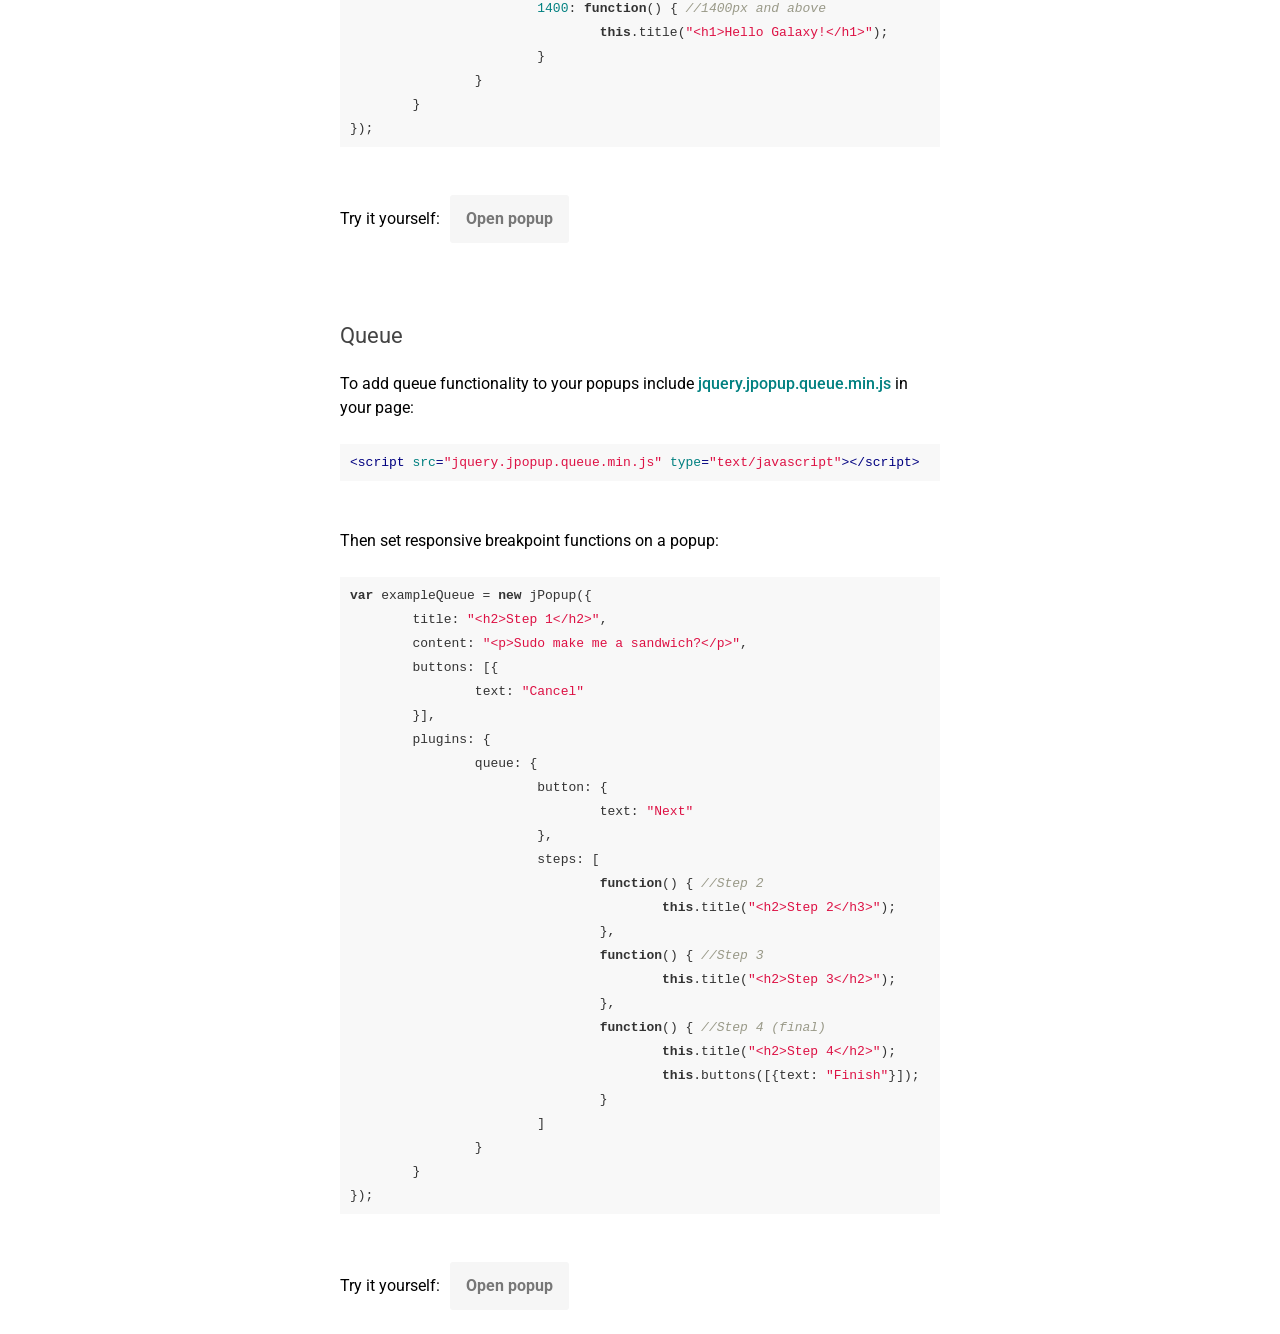
==== commit 7e6f8c2d: "Bugfix" ====
--- a/index.htm
+++ b/index.htm
@@ -417,6 +417,7 @@
 		&lt;footer class="jp_buttons"&gt;
 			&lt;!-- Buttons --&gt;
 		&lt;/footer&gt;
+		&lt;button class="jp_close"&gt;&lt;!-- Close button --&gt;&lt;/button&gt;
 	&lt;/form&gt;
 &lt;/div&gt;</code></pre>
 	<p>The jQuery object references for each html element:</p>
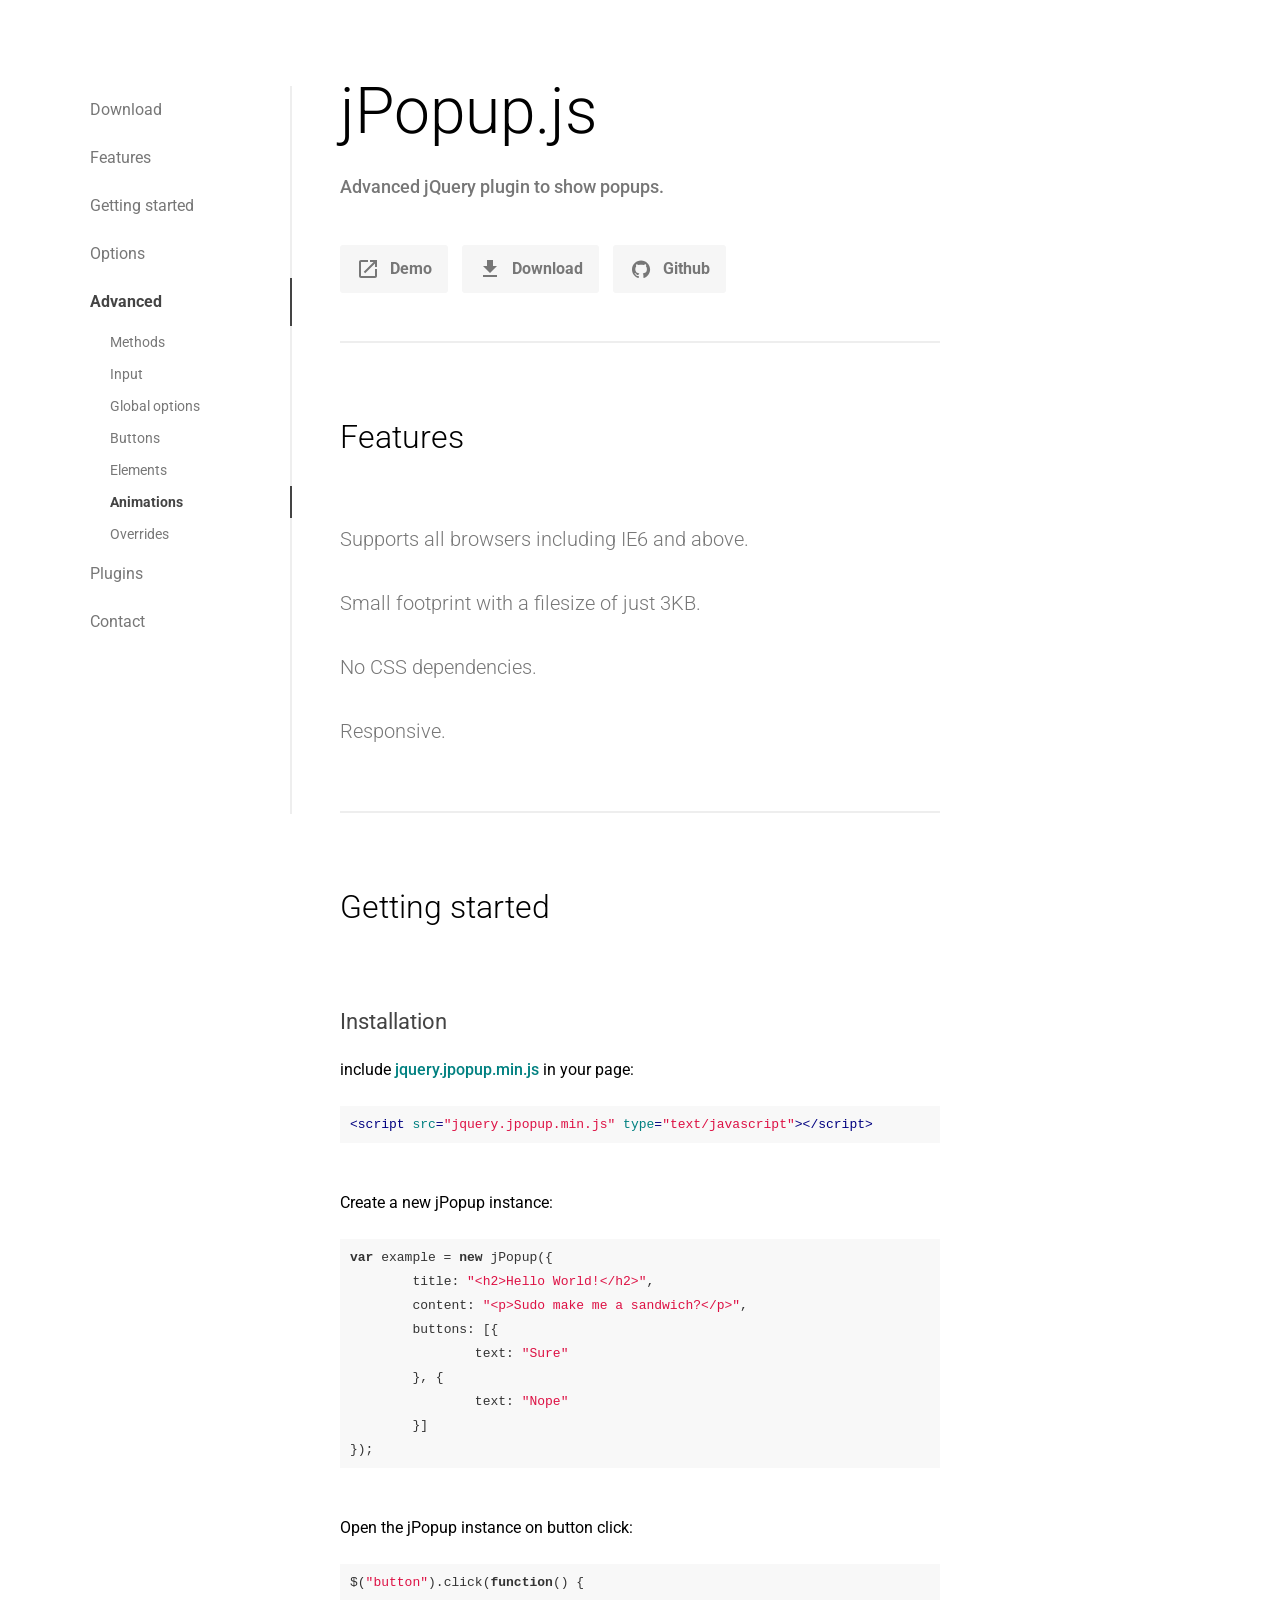
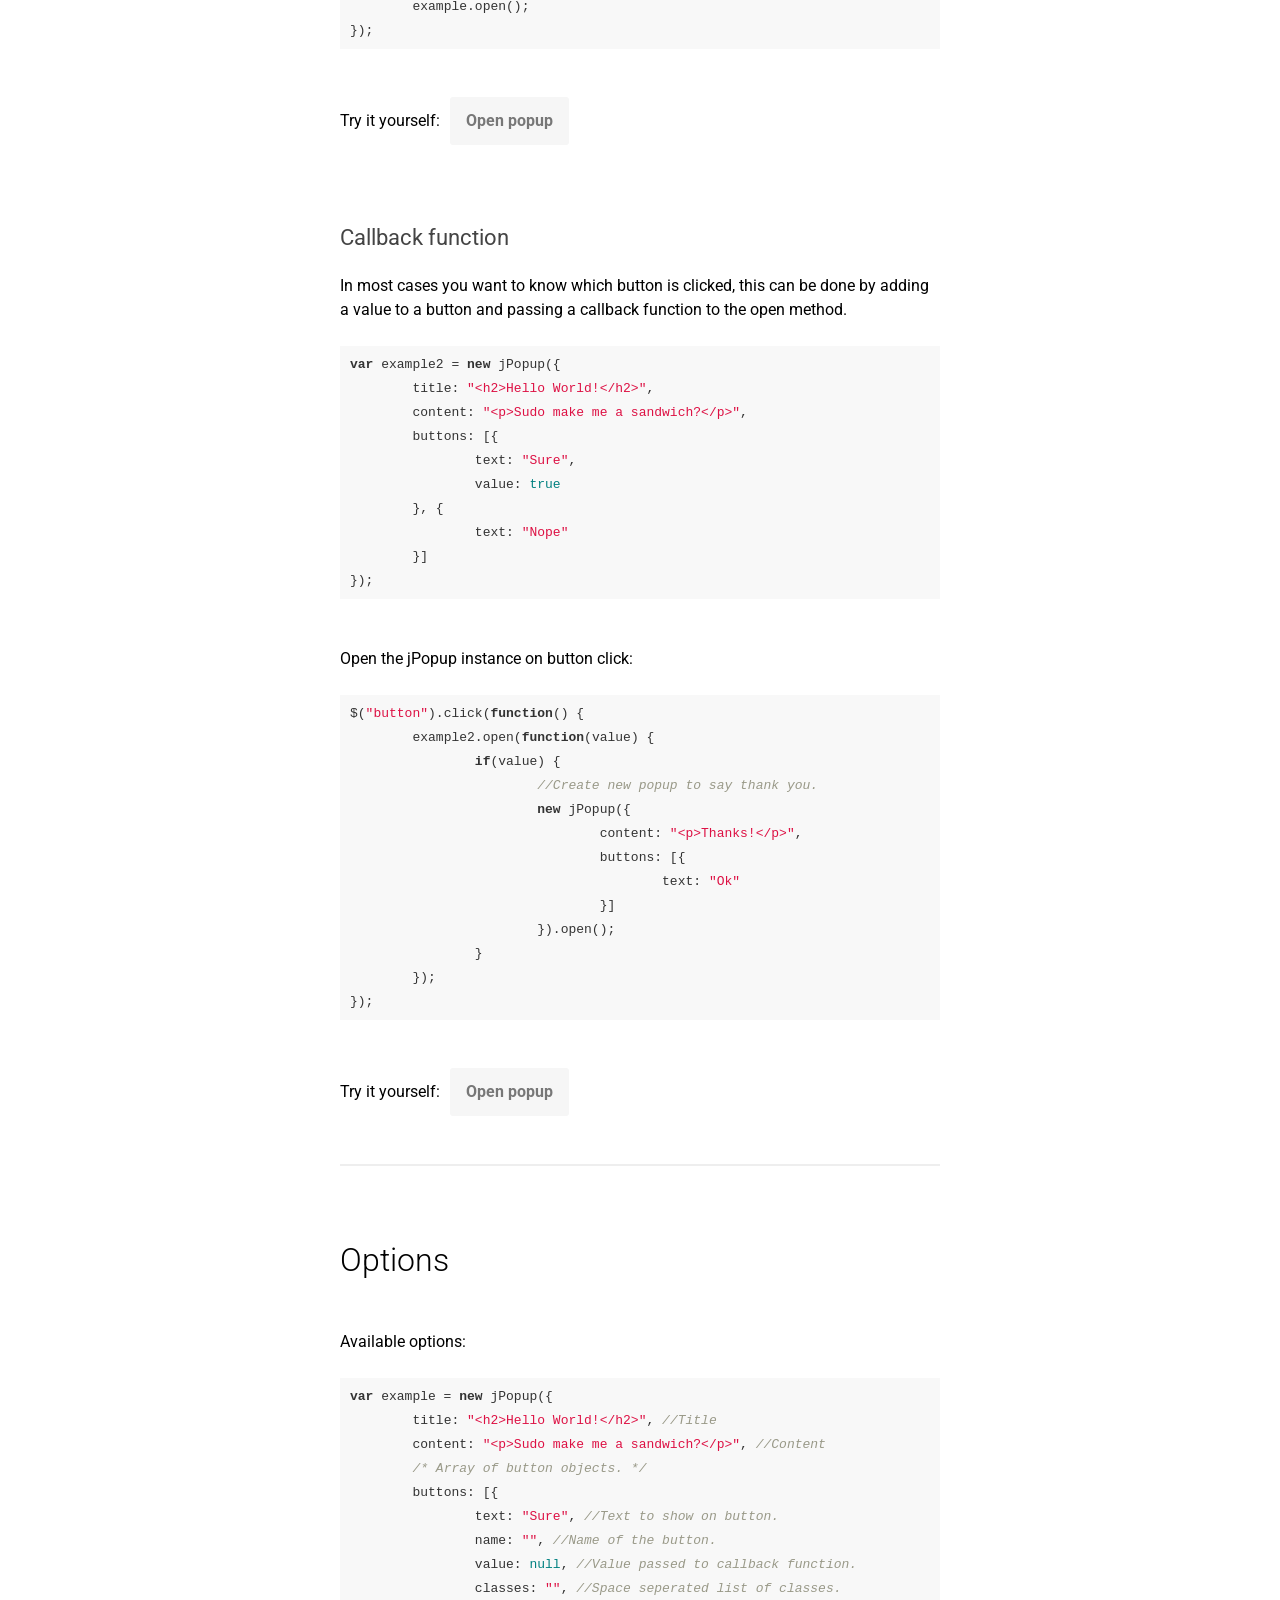
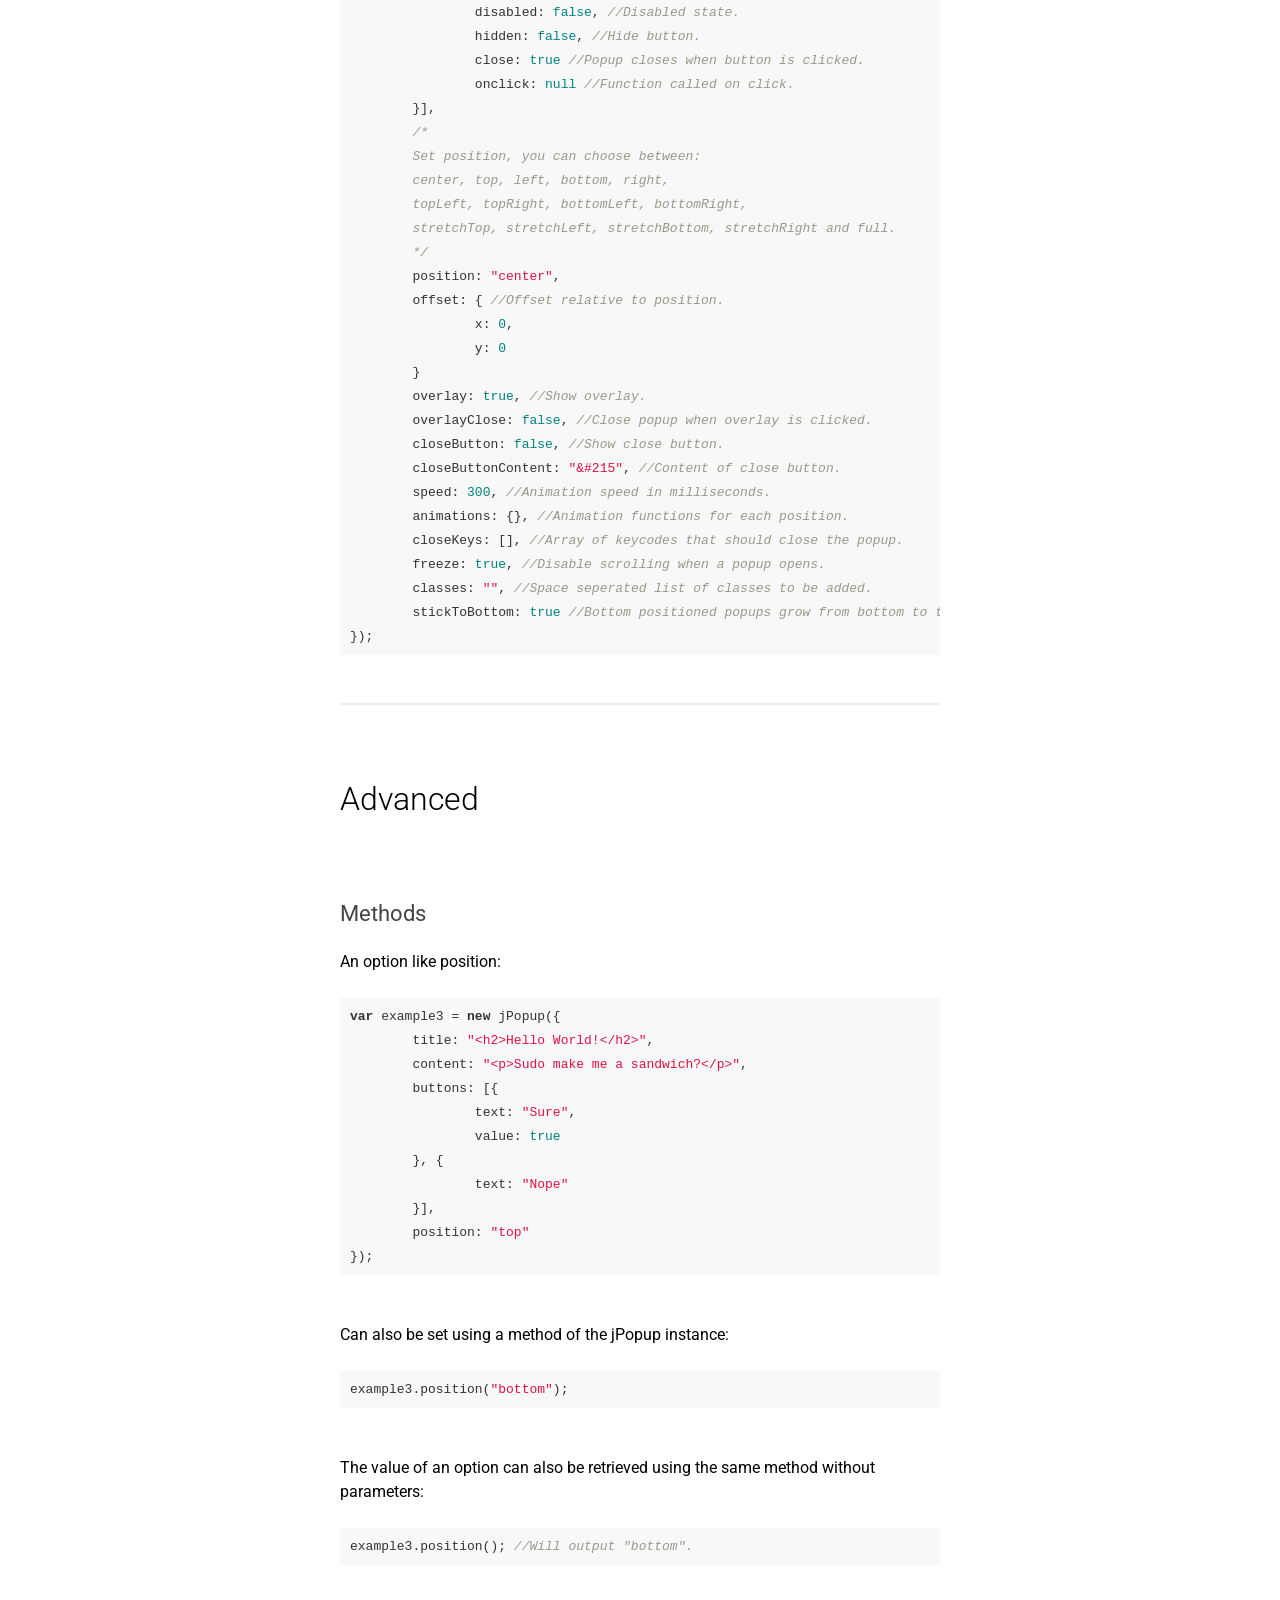
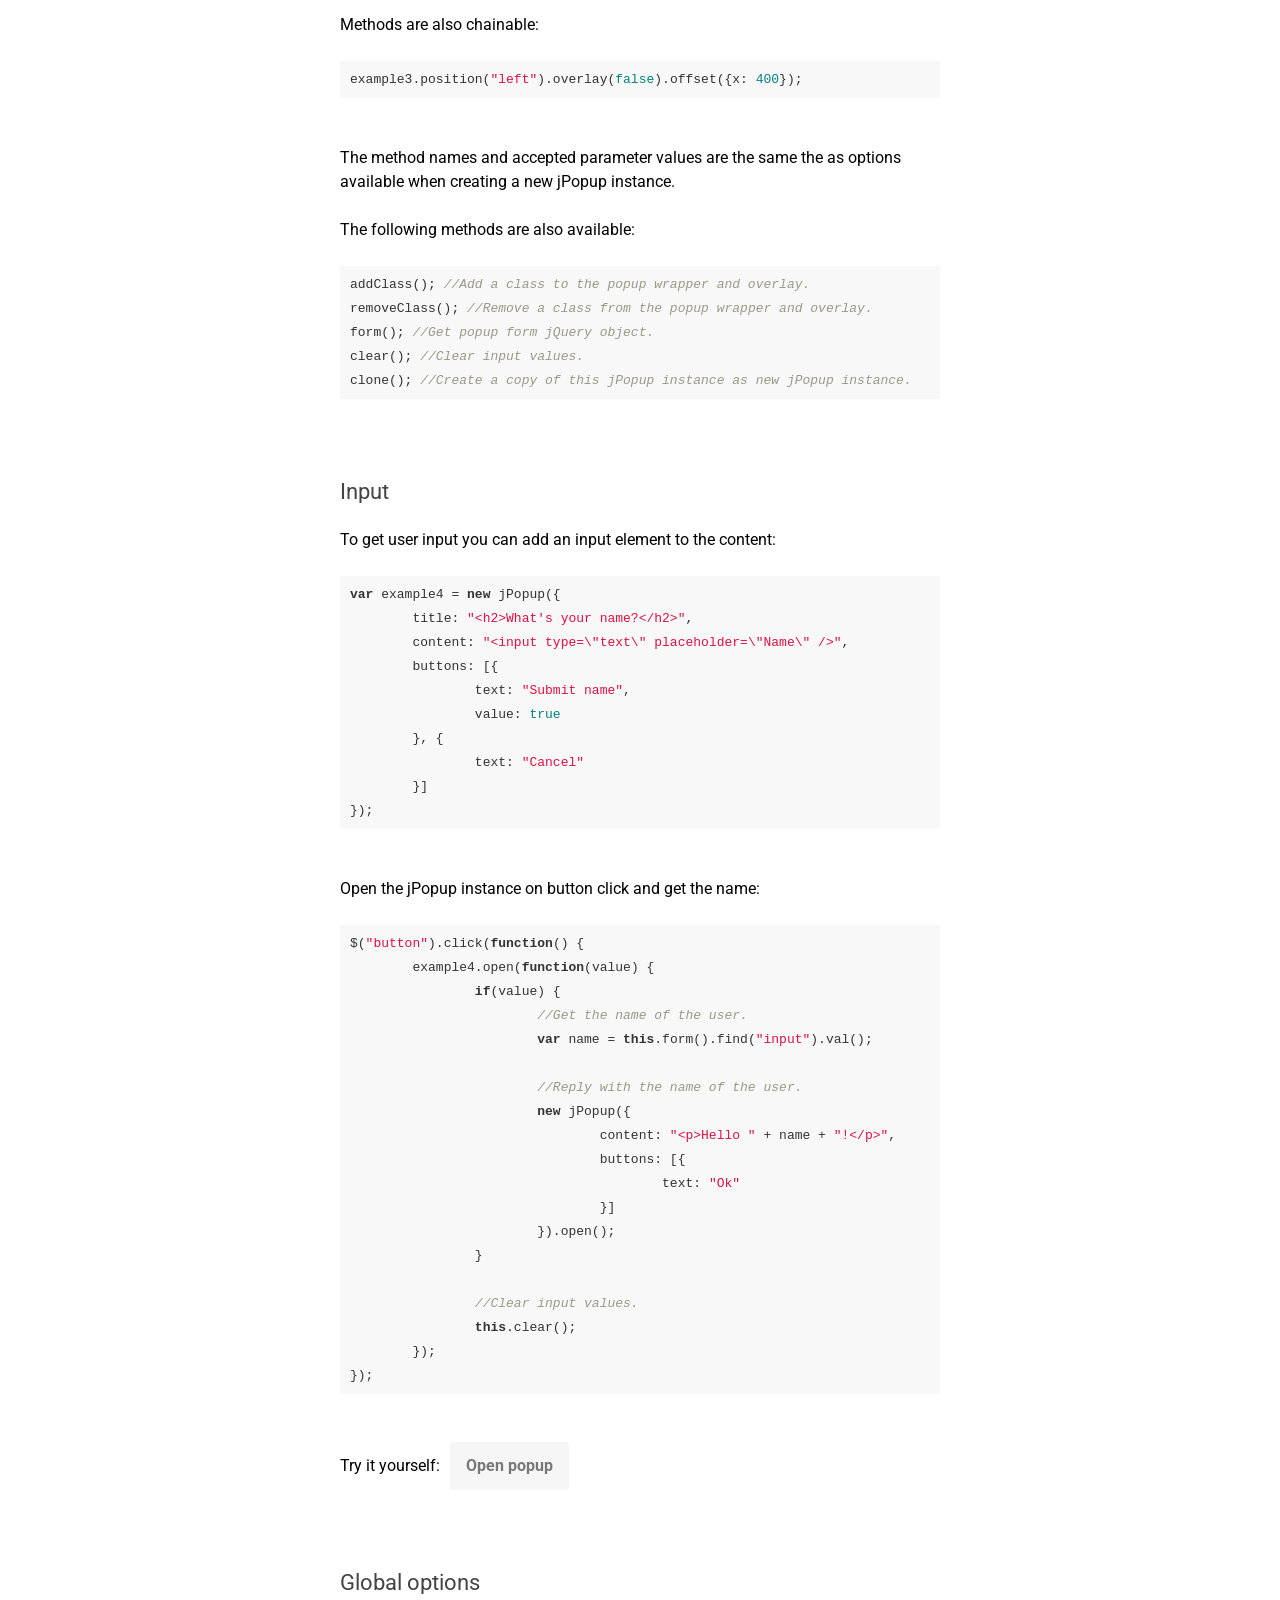
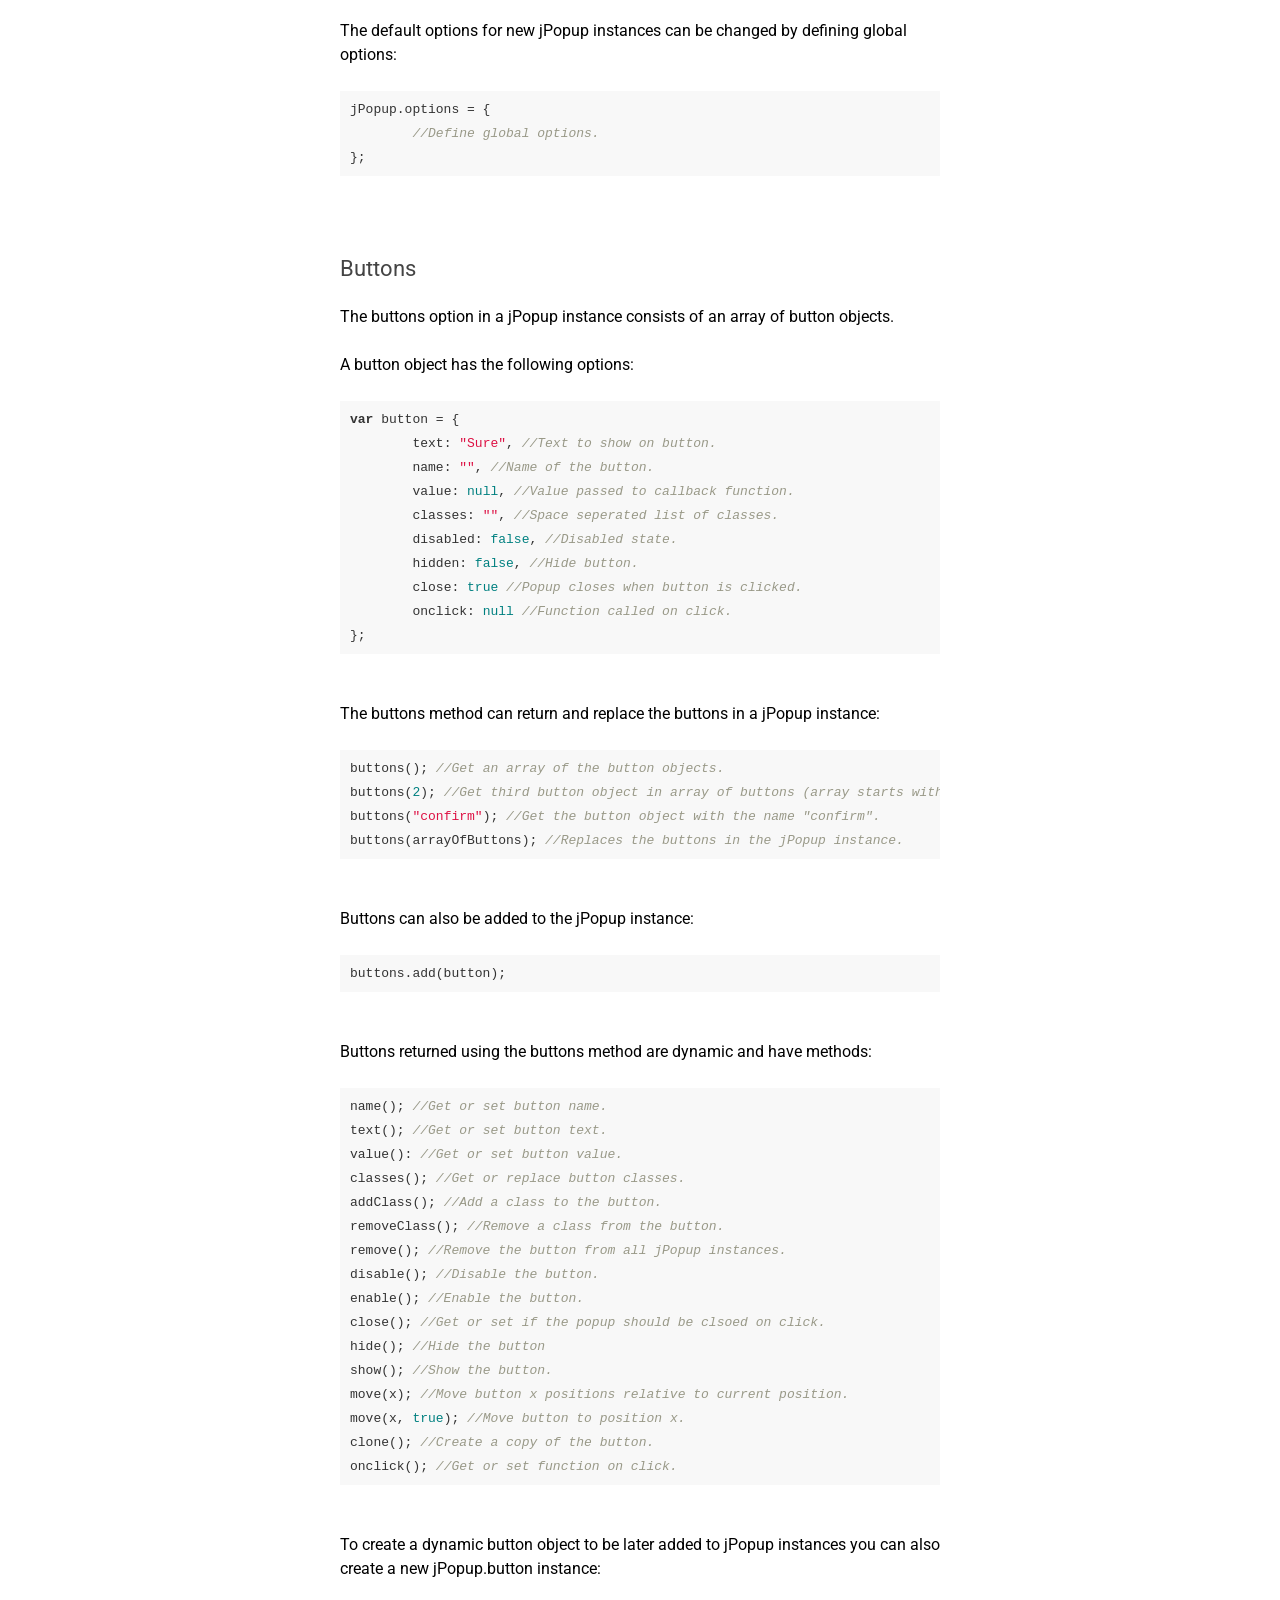
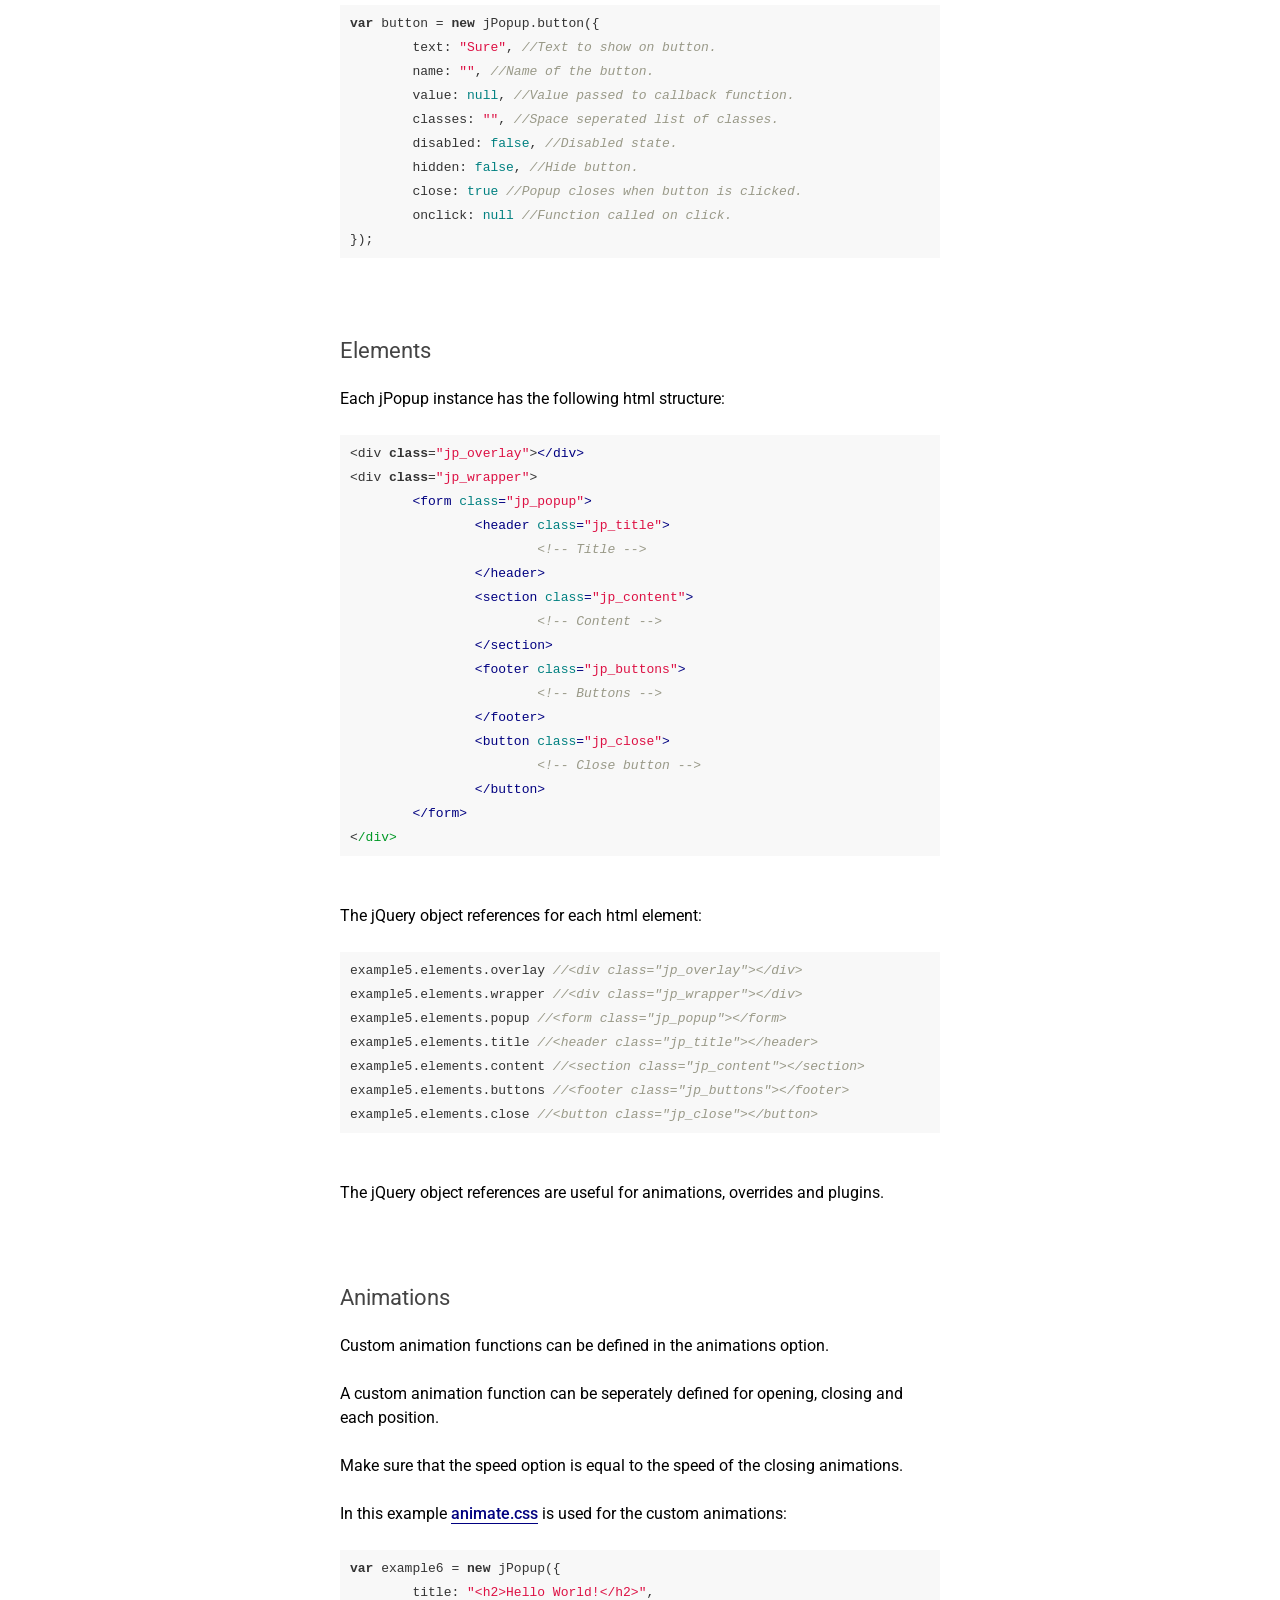
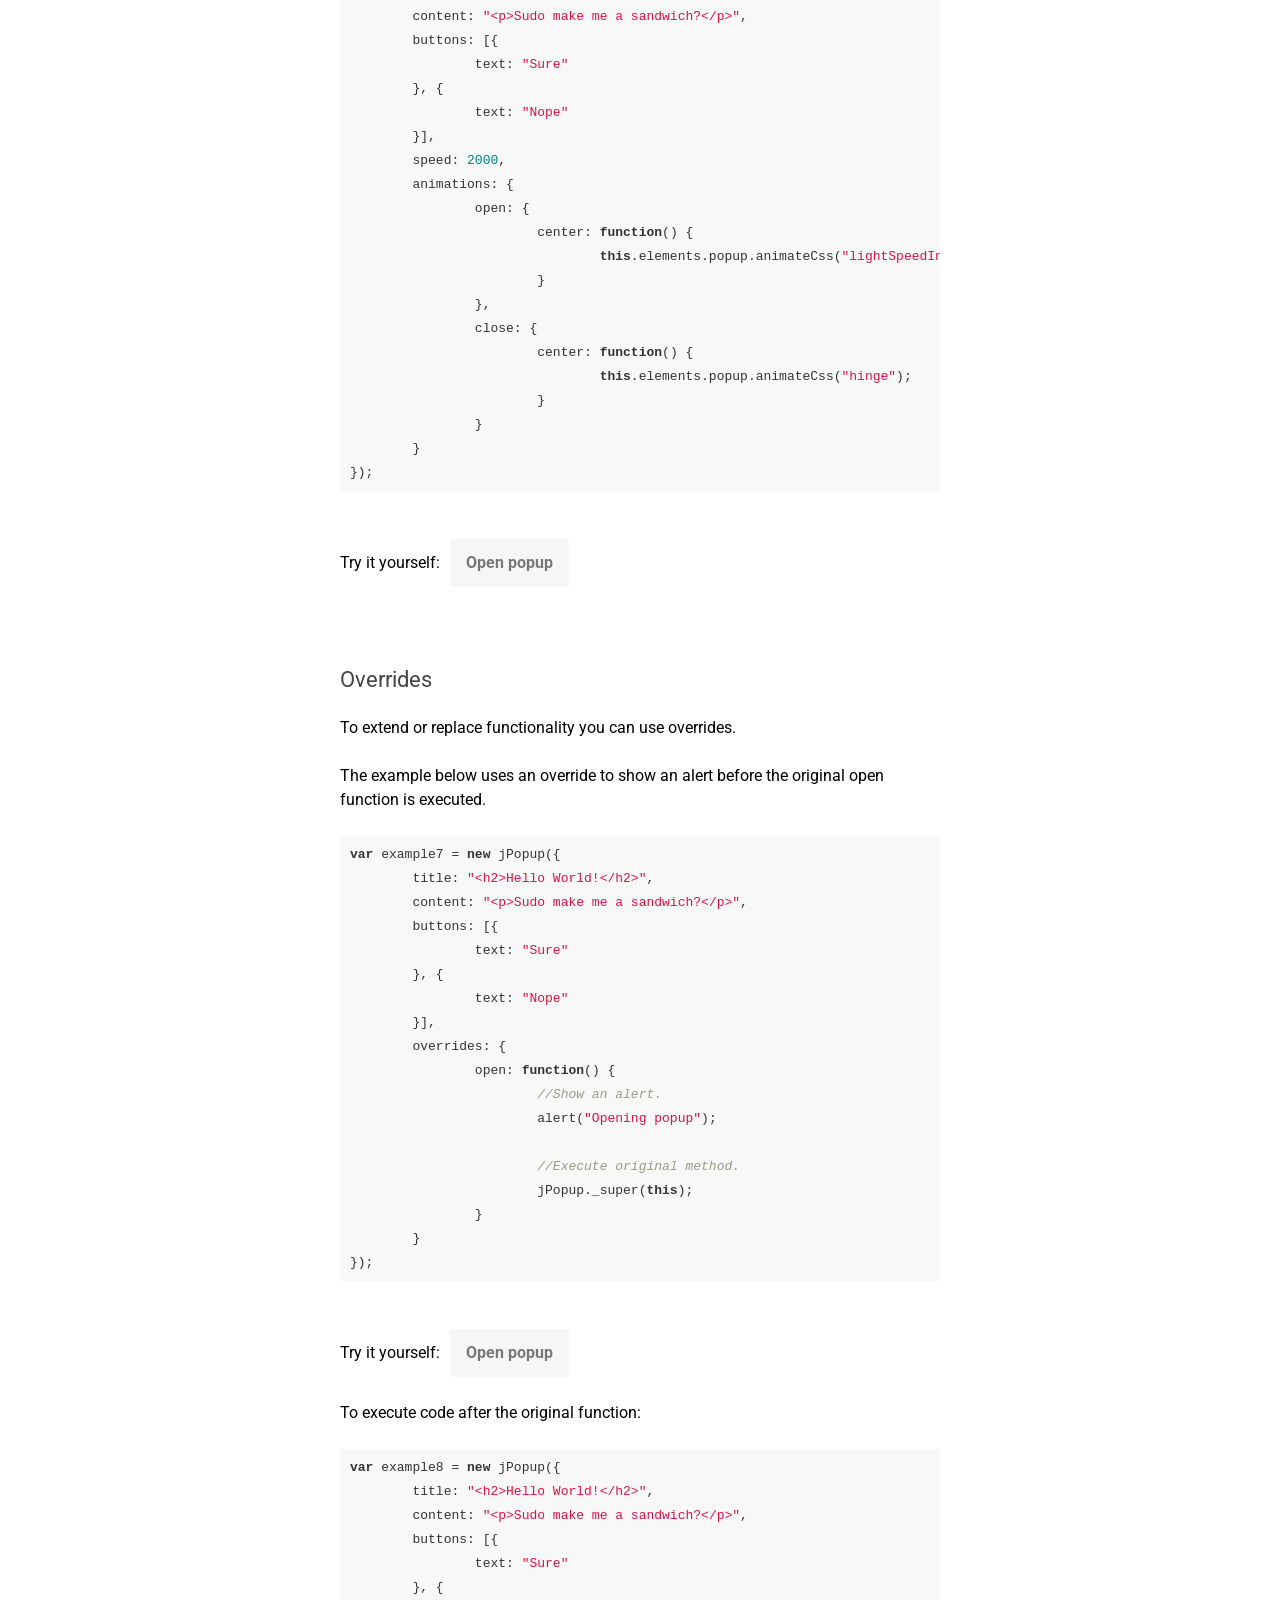
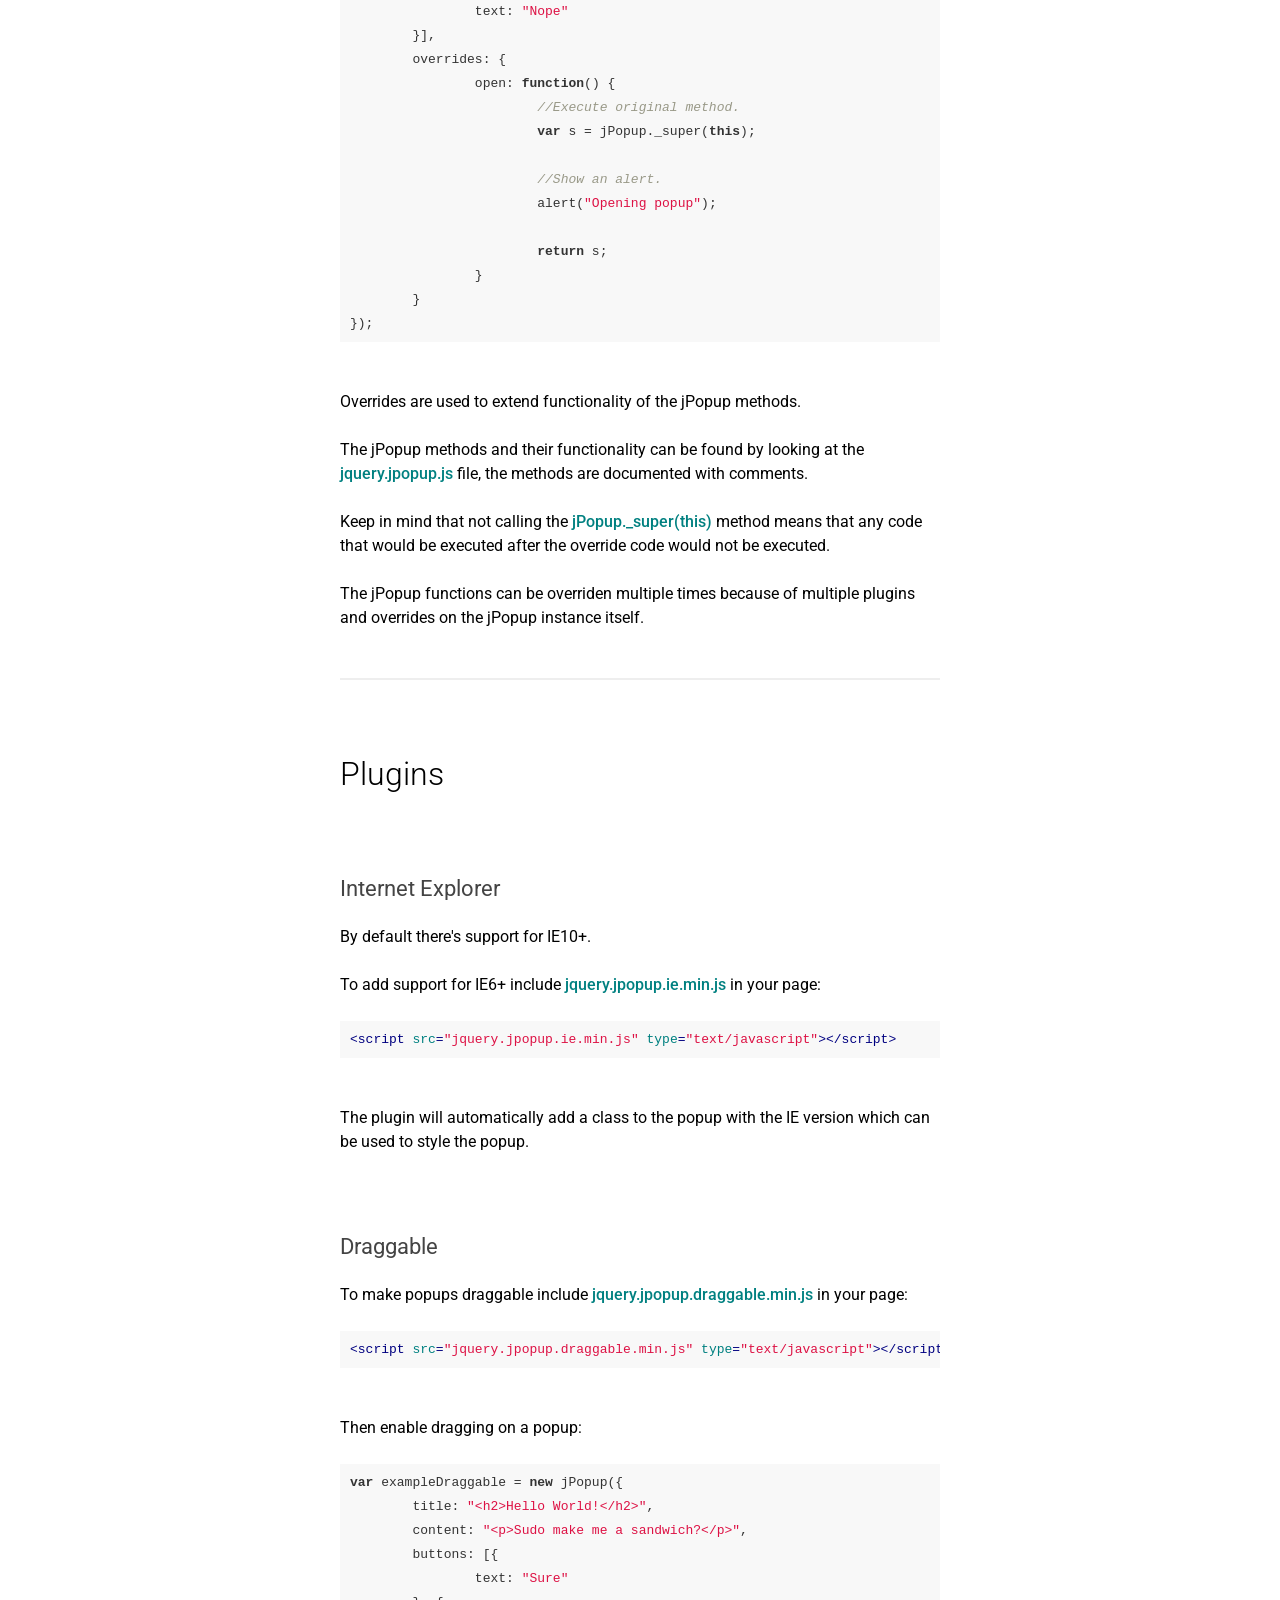
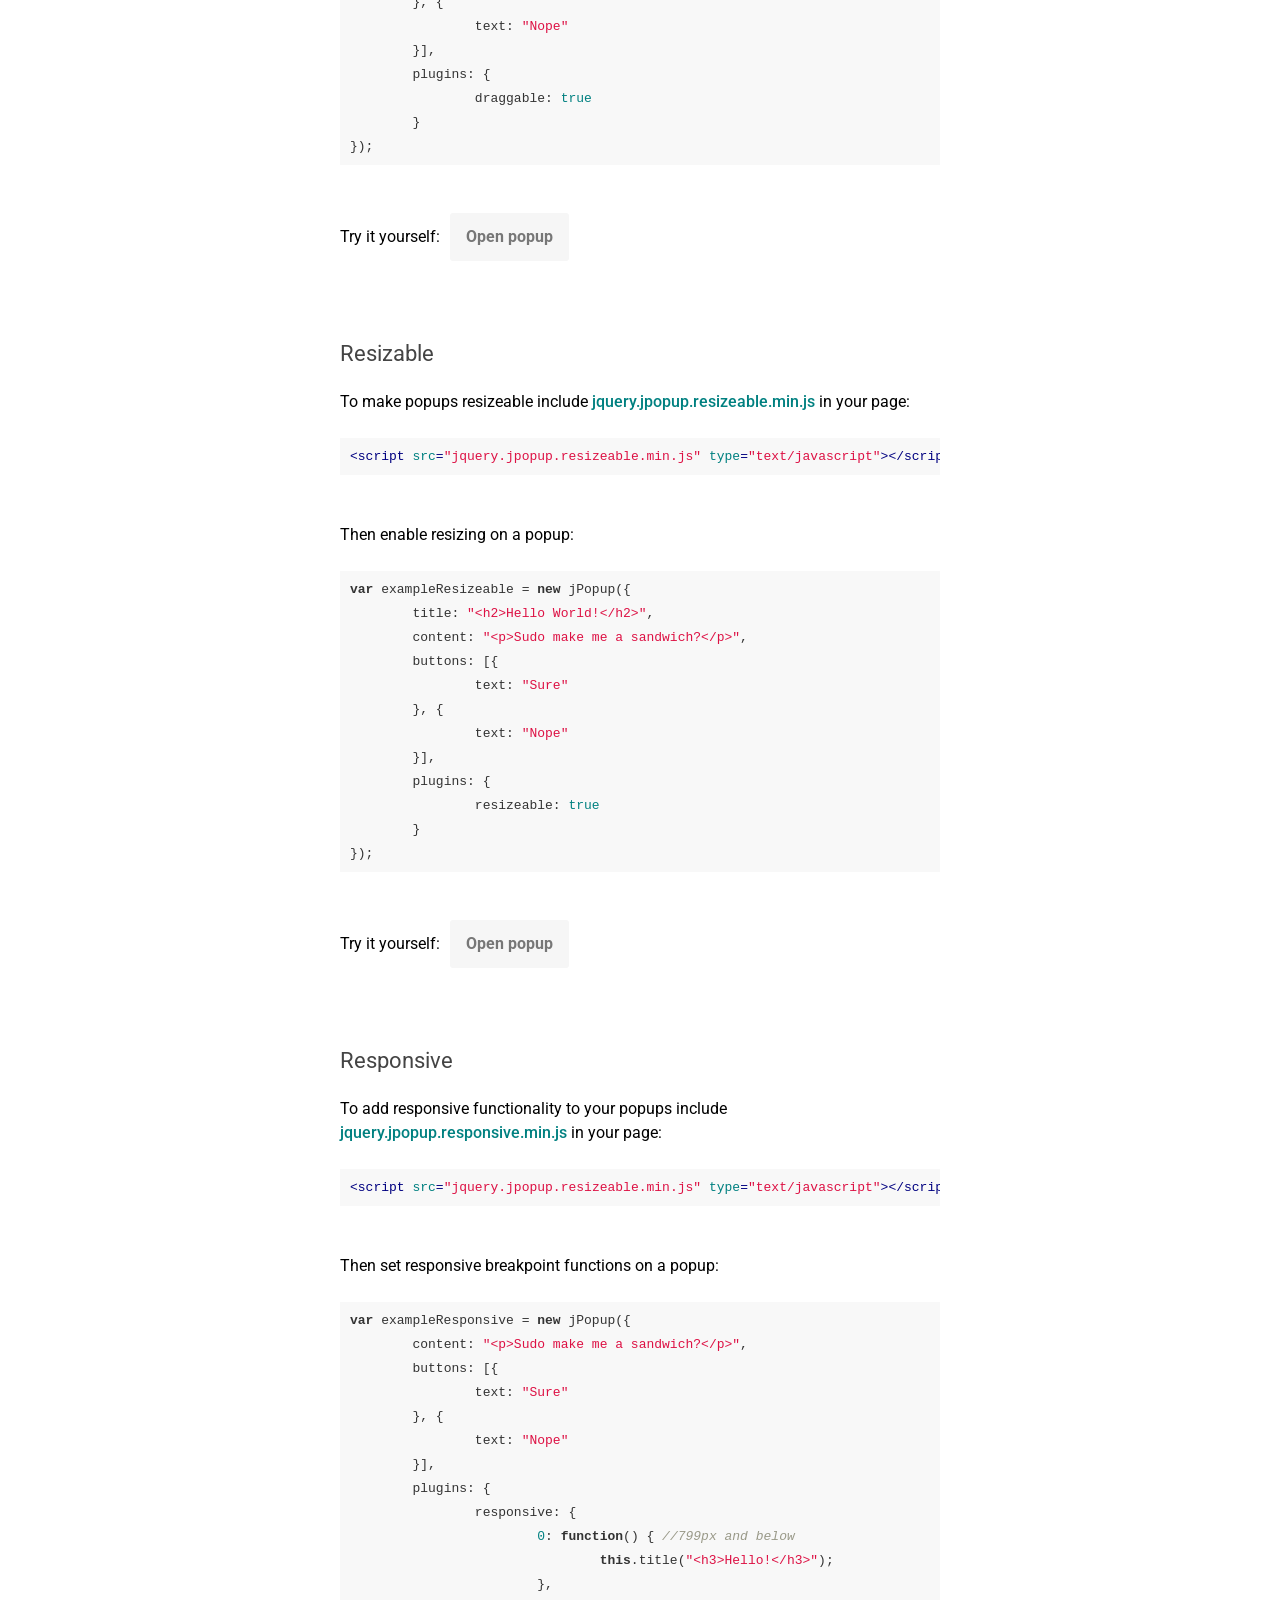
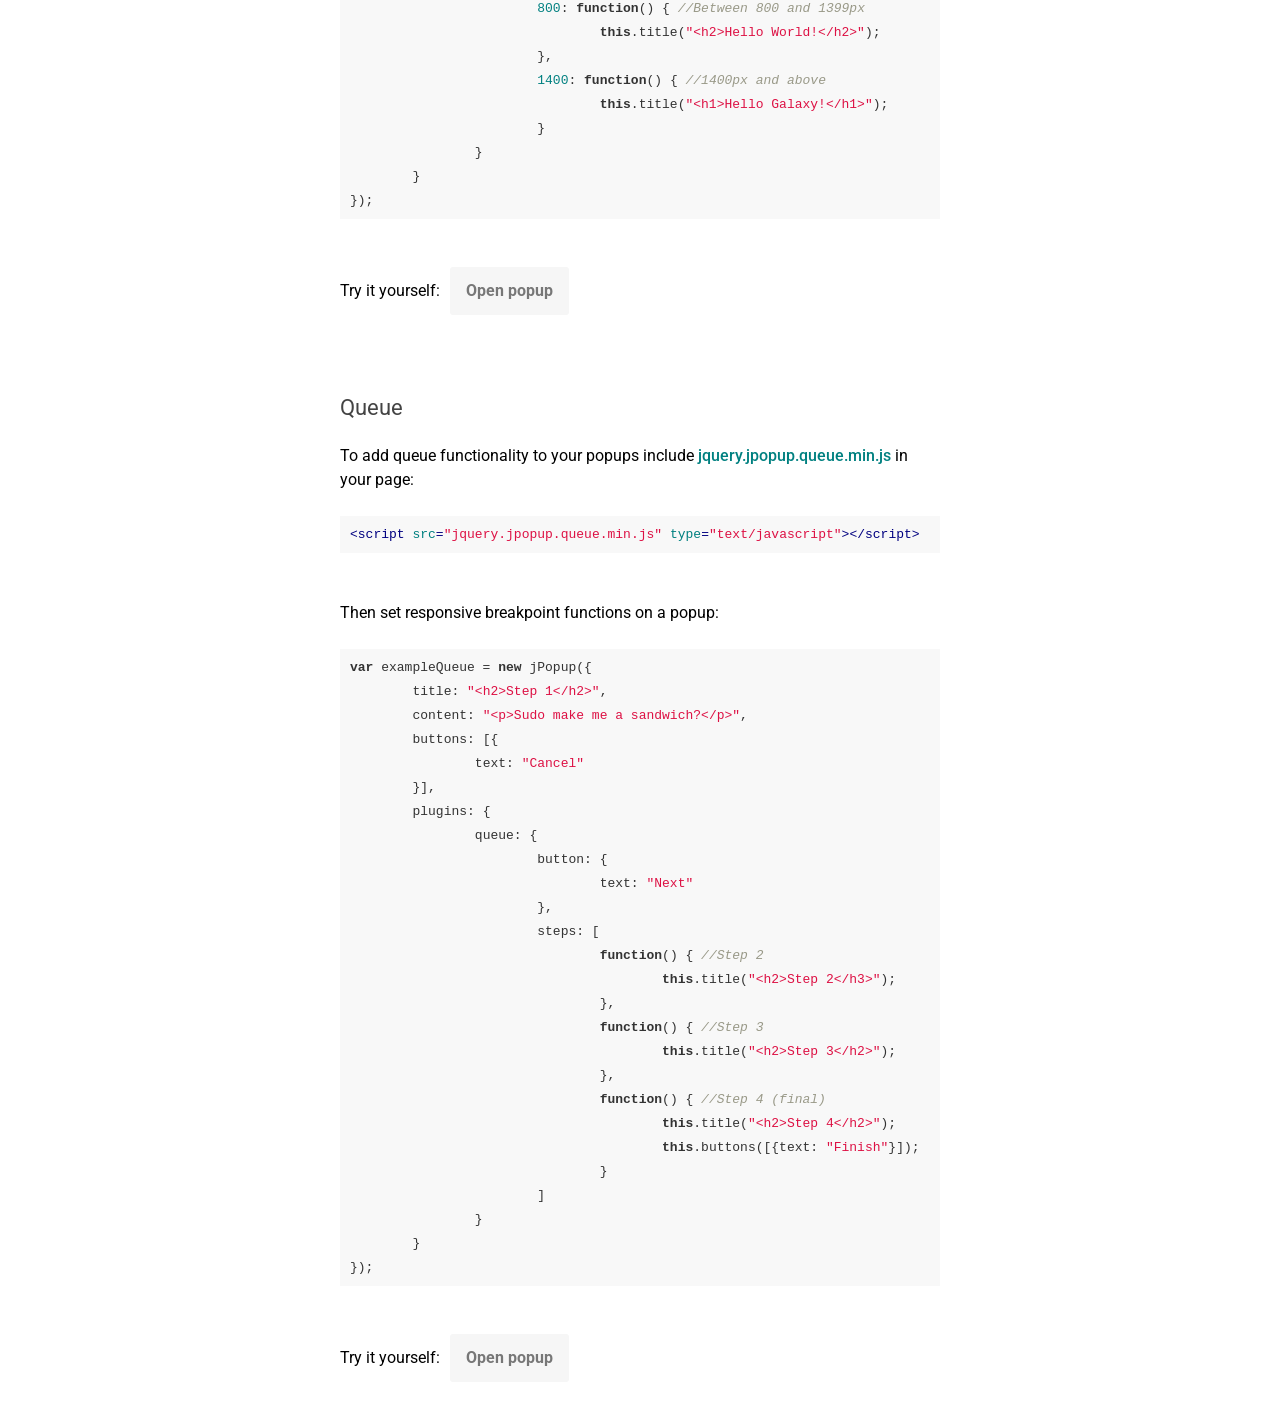
==== commit e335925e: "Bugfix" ====
--- a/index.htm
+++ b/index.htm
@@ -417,7 +417,9 @@
 		&lt;footer class="jp_buttons"&gt;
 			&lt;!-- Buttons --&gt;
 		&lt;/footer&gt;
-		&lt;button class="jp_close"&gt;&lt;!-- Close button --&gt;&lt;/button&gt;
+		&lt;button class="jp_close"&gt;
+			&lt;!-- Close button --&gt;
+		&lt;/button&gt;
 	&lt;/form&gt;
 &lt;/div&gt;</code></pre>
 	<p>The jQuery object references for each html element:</p>
@@ -426,7 +428,8 @@
 example5.elements.popup //&lt;form class="jp_popup"&gt;&lt;/form&gt;
 example5.elements.title //&lt;header class="jp_title"&gt;&lt;/header&gt;
 example5.elements.content //&lt;section class="jp_content"&gt;&lt;/section&gt;
-example5.elements.buttons //&lt;footer class="jp_buttons"&gt;&lt;/footer&gt;</code></pre>
+example5.elements.buttons //&lt;footer class="jp_buttons"&gt;&lt;/footer&gt;
+example5.elements.close //&lt;button class="jp_close"&gt;&lt;/button&gt;</code></pre>
 	<p>The jQuery object references are useful for animations, overrides and plugins.</p>
 	<h3 id="animations">Animations</h3>
 	<p>Custom animation functions can be defined in the animations option.</p>
